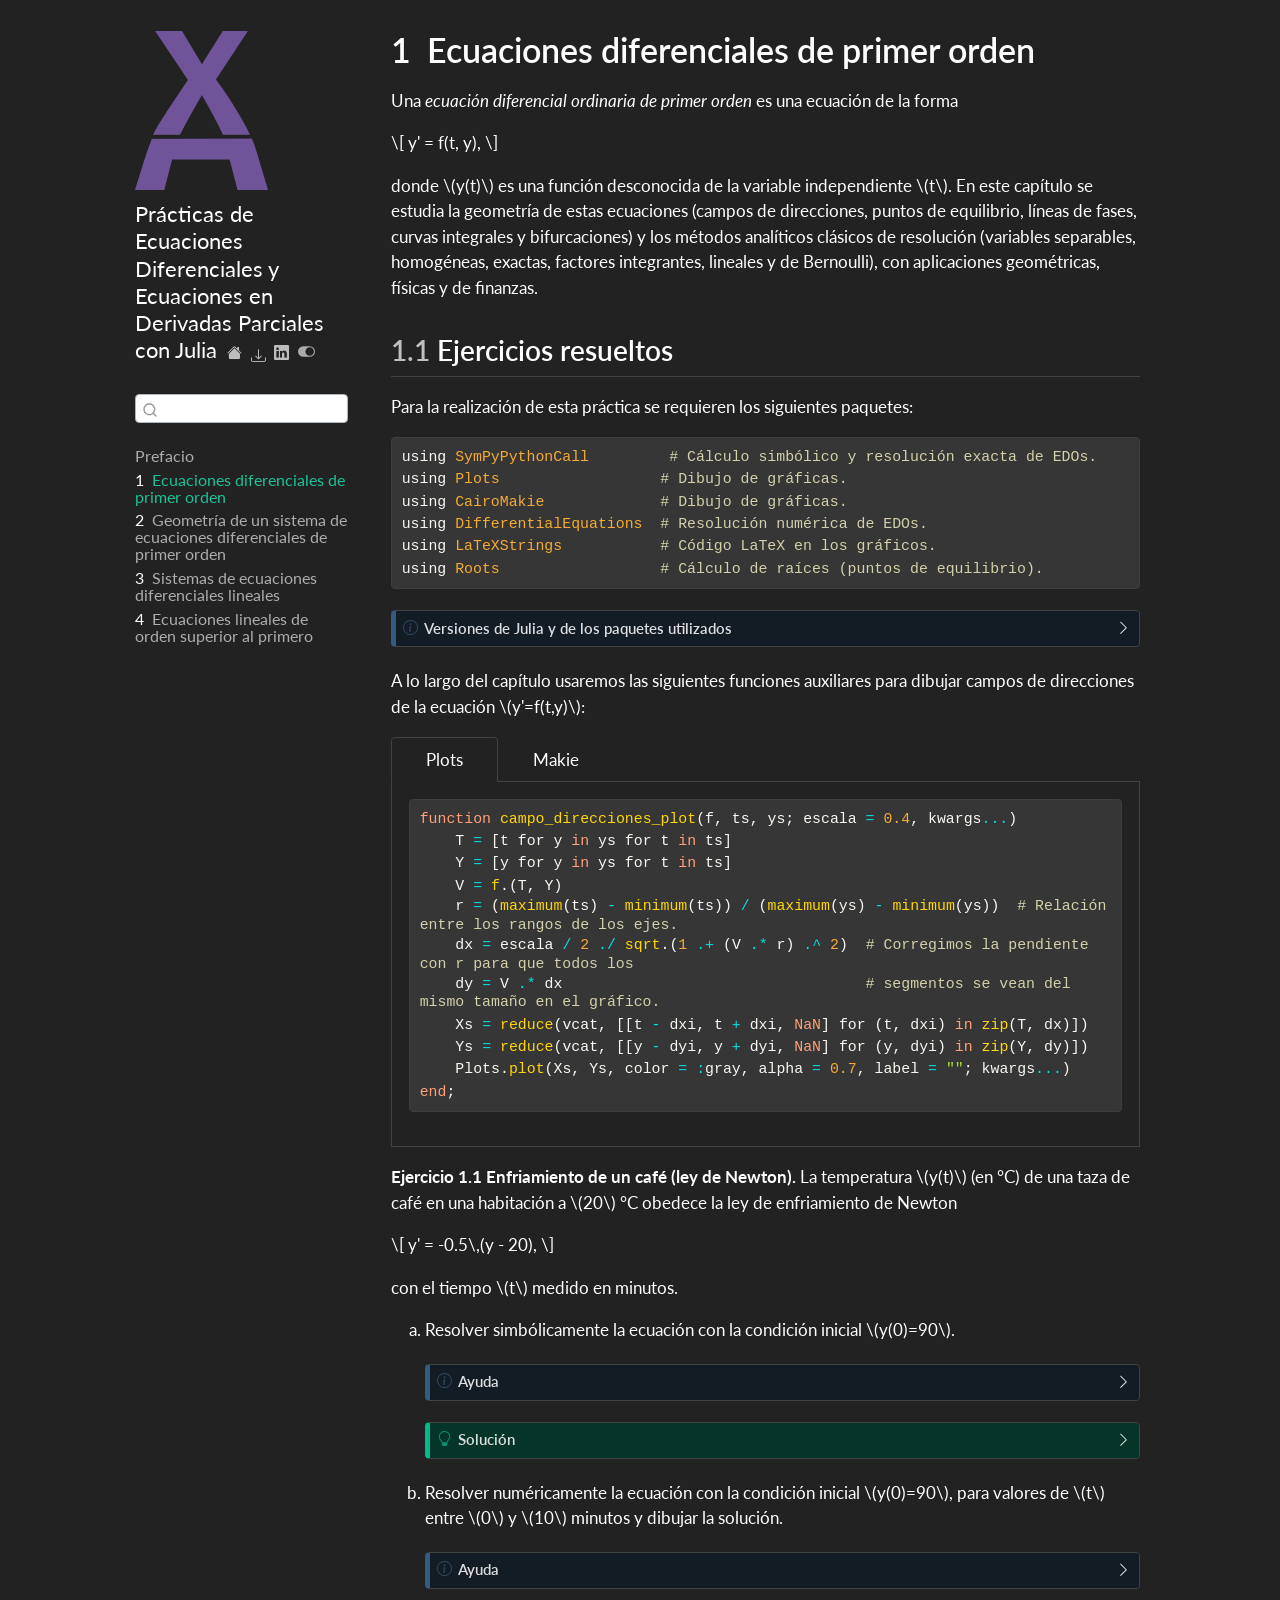
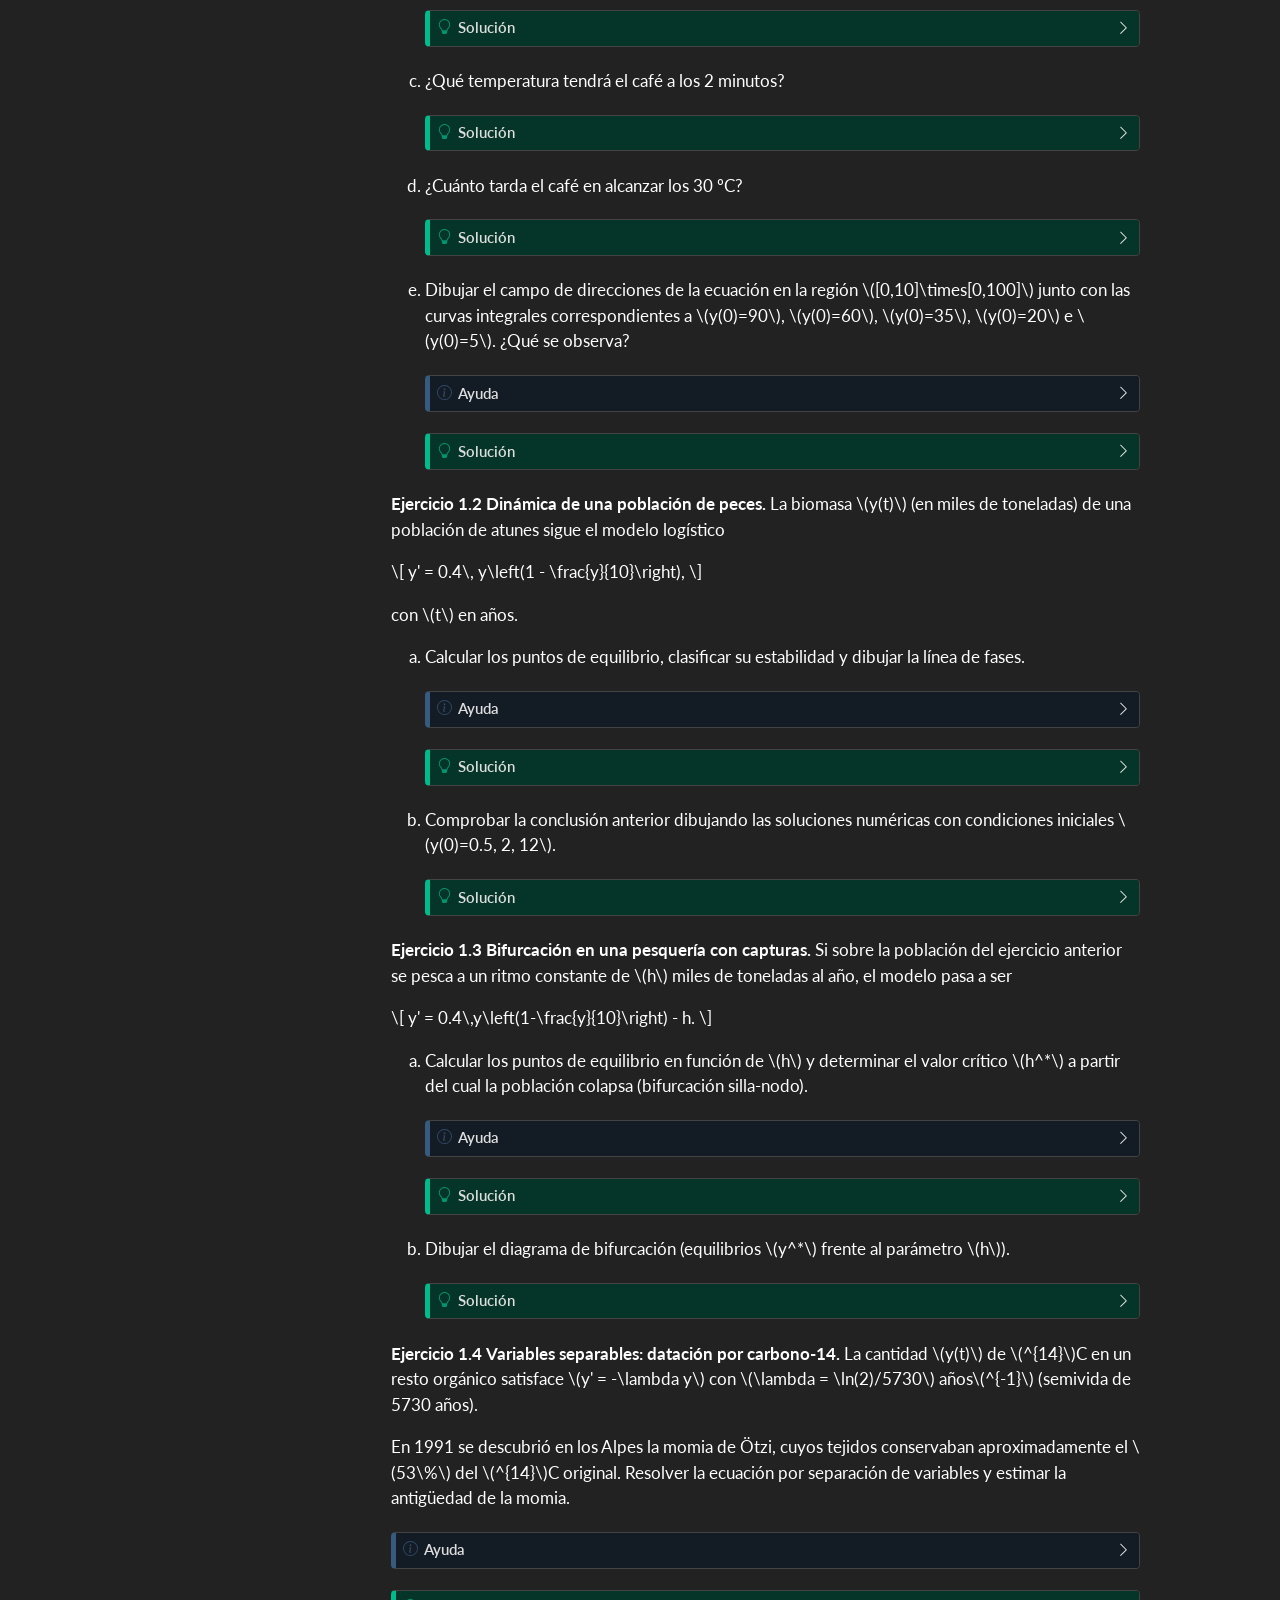
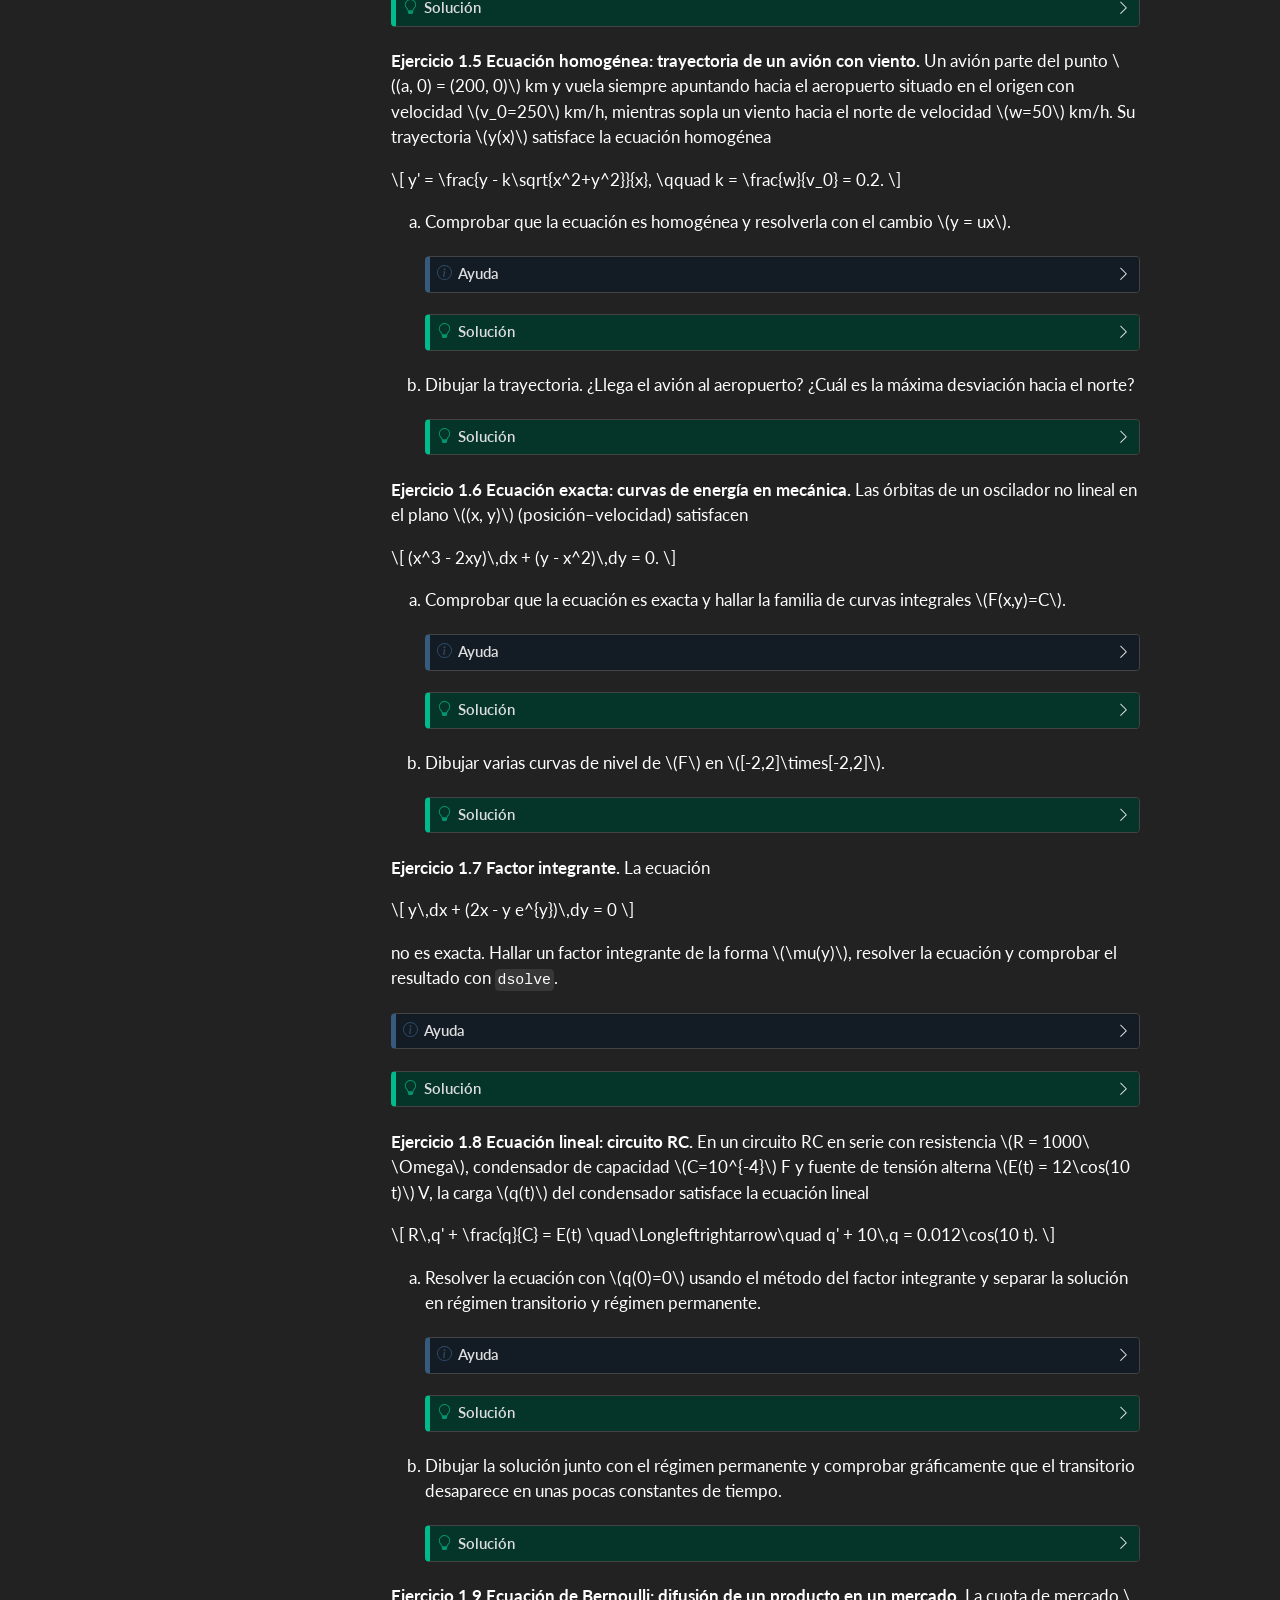
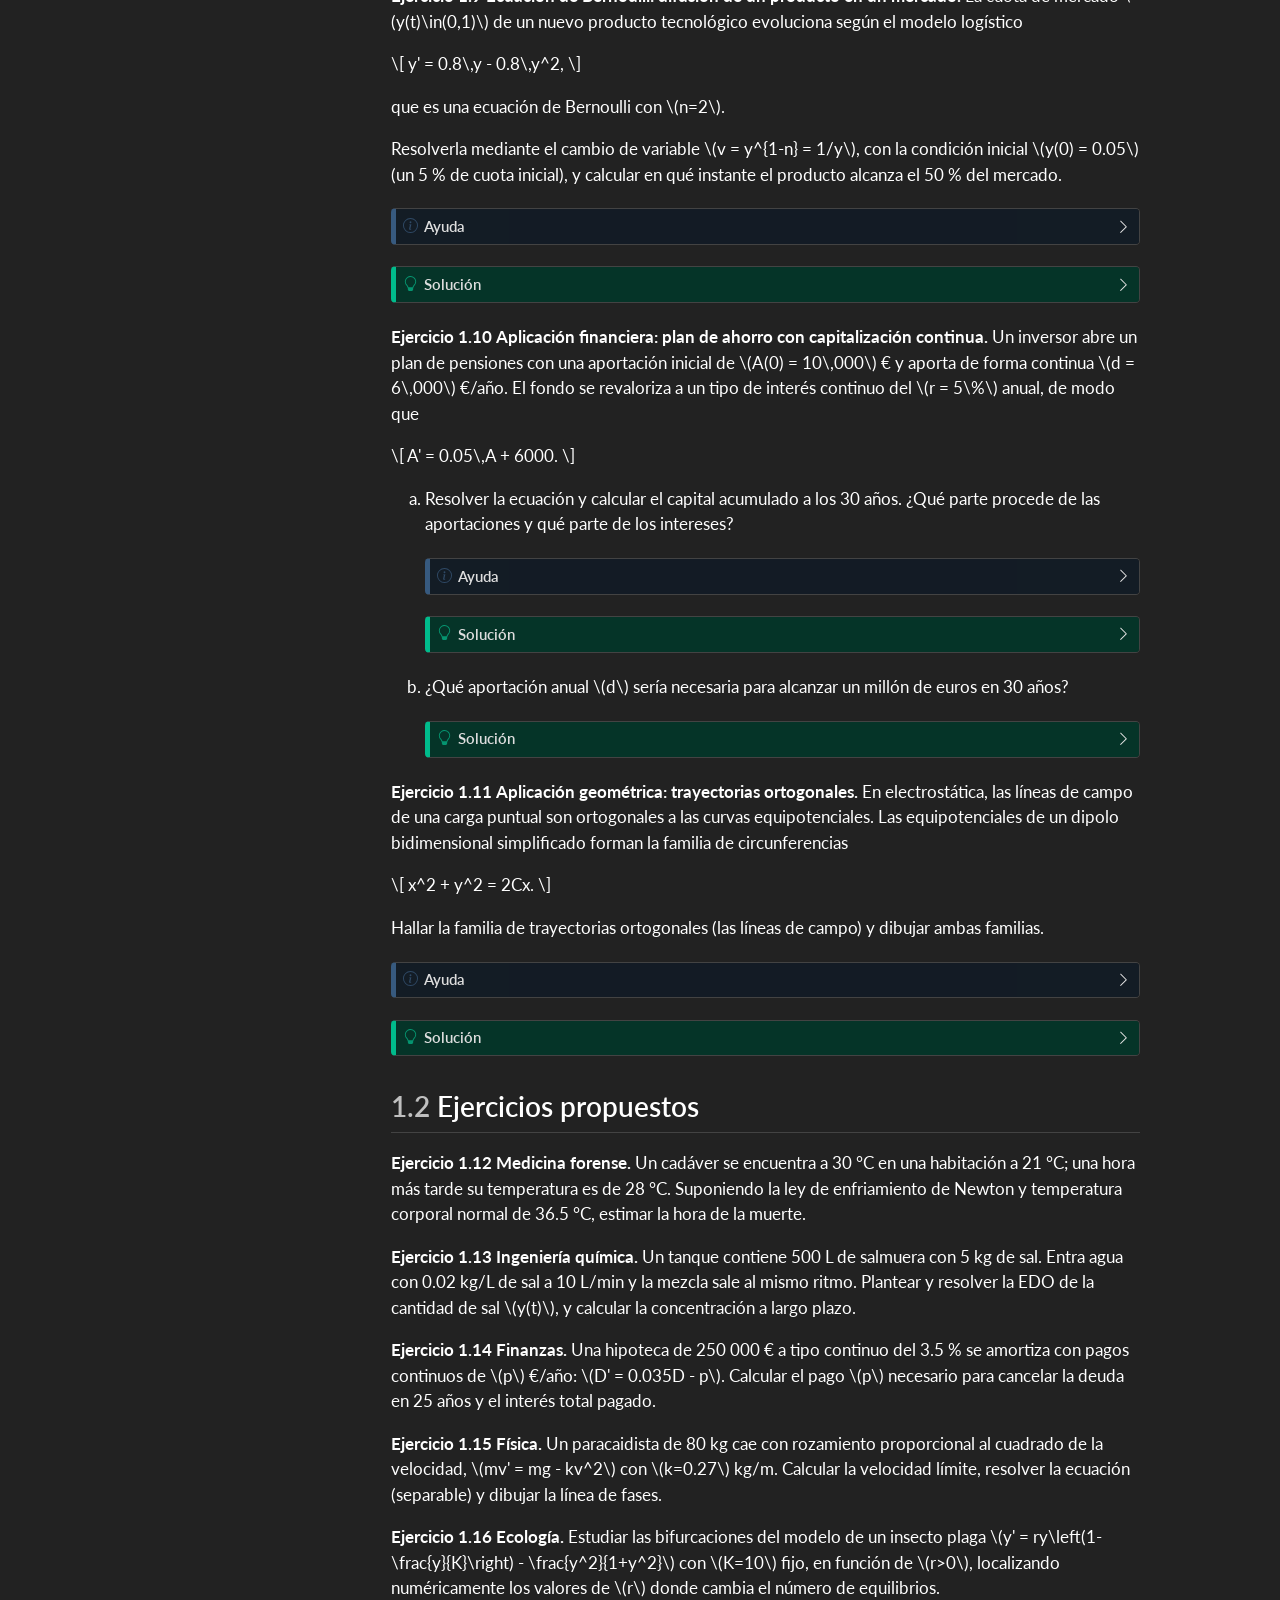
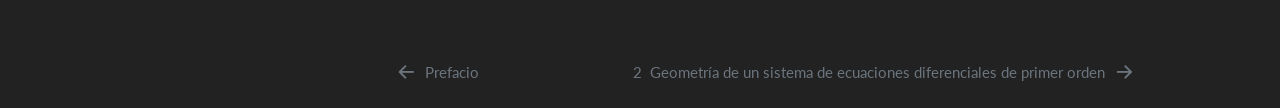
==== docs/01-edos-primer-orden.html @ de0922de "Añadida práctica de Ecuaciones de orden superior." ====
<!DOCTYPE html>
<html xmlns="http://www.w3.org/1999/xhtml" lang="es" xml:lang="es"><head>

<meta charset="utf-8">
<meta name="generator" content="quarto-1.9.38">

<meta name="viewport" content="width=device-width, initial-scale=1.0, user-scalable=yes">


<title>1&nbsp; Ecuaciones diferenciales de primer orden – Prácticas de Ecuaciones Diferenciales y Ecuaciones en Derivadas Parciales con Julia</title>
<style>
/* Default styles provided by pandoc.
** See https://pandoc.org/MANUAL.html#variables-for-html for config info.
*/
code{white-space: pre-wrap;}
span.smallcaps{font-variant: small-caps;}
div.columns{display: flex; gap: min(4vw, 1.5em);}
div.column{flex: auto; overflow-x: auto;}
div.hanging-indent{margin-left: 1.5em; text-indent: -1.5em;}
ul.task-list{list-style: none;}
ul.task-list li input[type="checkbox"] {
  width: 0.8em;
  margin: 0 0.8em 0.2em -1em; /* quarto-specific, see https://github.com/quarto-dev/quarto-cli/issues/4556 */ 
  vertical-align: middle;
}
/* CSS for syntax highlighting */
html { -webkit-text-size-adjust: 100%; }
pre > code.sourceCode { white-space: pre; position: relative; }
pre > code.sourceCode > span { display: inline-block; line-height: 1.25; }
pre > code.sourceCode > span:empty { height: 1.2em; }
.sourceCode { overflow: visible; }
code.sourceCode > span { color: inherit; text-decoration: inherit; }
div.sourceCode { margin: 1em 0; }
pre.sourceCode { margin: 0; }
@media screen {
div.sourceCode { overflow: auto; }
}
@media print {
pre > code.sourceCode { white-space: pre-wrap; }
pre > code.sourceCode > span { text-indent: -5em; padding-left: 5em; }
}
pre.numberSource code
  { counter-reset: source-line 0; }
pre.numberSource code > span
  { position: relative; left: -4em; counter-increment: source-line; }
pre.numberSource code > span > a:first-child::before
  { content: counter(source-line);
    position: relative; left: -1em; text-align: right; vertical-align: baseline;
    border: none; display: inline-block;
    -webkit-touch-callout: none; -webkit-user-select: none;
    -khtml-user-select: none; -moz-user-select: none;
    -ms-user-select: none; user-select: none;
    padding: 0 4px; width: 4em;
  }
pre.numberSource { margin-left: 3em;  padding-left: 4px; }
div.sourceCode
  {   }
@media screen {
pre > code.sourceCode > span > a:first-child::before { text-decoration: underline; }
}
</style>


<script src="site_libs/quarto-nav/quarto-nav.js"></script>
<script src="site_libs/quarto-nav/headroom.min.js"></script>
<script src="site_libs/clipboard/clipboard.min.js"></script>
<script src="site_libs/quarto-search/autocomplete.umd.js"></script>
<script src="site_libs/quarto-search/fuse.min.js"></script>
<script src="site_libs/quarto-search/quarto-search.js"></script>
<meta name="quarto:offset" content="./">
<link href="./02-geometria-sistemas.html" rel="next">
<link href="./index.html" rel="prev">
<link href="./img/logos/favicon.ico" rel="icon">
<script src="site_libs/quarto-html/quarto.js" type="module"></script>
<script src="site_libs/quarto-html/tabsets/tabsets.js" type="module"></script>
<script src="site_libs/quarto-html/popper.min.js"></script>
<script src="site_libs/quarto-html/tippy.umd.min.js"></script>
<script src="site_libs/quarto-html/anchor.min.js"></script>
<link href="site_libs/quarto-html/tippy.css" rel="stylesheet">
<link href="site_libs/quarto-html/quarto-syntax-highlighting-33269adcf1721b81efc5ea7fcfe7f0ee.css" rel="stylesheet" class="quarto-color-scheme" id="quarto-text-highlighting-styles">
<link href="site_libs/quarto-html/quarto-syntax-highlighting-dark-5a2acb6f4ed5aeb23a104ba421924b87.css" rel="stylesheet" class="quarto-color-scheme quarto-color-alternate" id="quarto-text-highlighting-styles">
<script src="site_libs/bootstrap/bootstrap.min.js"></script>
<link href="site_libs/bootstrap/bootstrap-icons.css" rel="stylesheet">
<link href="site_libs/bootstrap/bootstrap-3401a95b39ddee773afad36d04e16f62.min.css" rel="stylesheet" append-hash="true" class="quarto-color-scheme" id="quarto-bootstrap" data-mode="light">
<link href="site_libs/bootstrap/bootstrap-dark-acd2f942bef30007f70c13ca6b9aeec6.min.css" rel="stylesheet" append-hash="true" class="quarto-color-scheme quarto-color-alternate" id="quarto-bootstrap" data-mode="dark">
<script id="quarto-search-options" type="application/json">{
  "location": "sidebar",
  "copy-button": false,
  "collapse-after": 3,
  "panel-placement": "start",
  "type": "textbox",
  "limit": 50,
  "keyboard-shortcut": [
    "f",
    "/",
    "s"
  ],
  "show-item-context": false,
  "language": {
    "search-no-results-text": "No se han encontrado resultados",
    "search-matching-documents-text": "documentos encontrados",
    "search-copy-link-title": "Copiar el enlace en la búsqueda",
    "search-hide-matches-text": "Ocultar resultados adicionales",
    "search-more-match-text": "resultado adicional en este documento",
    "search-more-matches-text": "resultados adicionales en este documento",
    "search-clear-button-title": "Borrar",
    "search-text-placeholder": "",
    "search-detached-cancel-button-title": "Cancelar",
    "search-submit-button-title": "Enviar",
    "search-label": "Buscar"
  }
}</script>

  <script src="https://cdnjs.cloudflare.com/polyfill/v3/polyfill.min.js?features=es6"></script>
  <script defer="" src="https://cdn.jsdelivr.net/npm/mathjax@3/es5/tex-chtml-full.js" type="text/javascript"></script>

<script type="text/javascript">
const typesetMath = (el) => {
  if (window.MathJax) {
    // MathJax Typeset
    window.MathJax.typeset([el]);
  } else if (window.katex) {
    // KaTeX Render
    var mathElements = el.getElementsByClassName("math");
    var macros = [];
    for (var i = 0; i < mathElements.length; i++) {
      var texText = mathElements[i].firstChild;
      if (mathElements[i].tagName == "SPAN" && texText && texText.data) {
        window.katex.render(texText.data, mathElements[i], {
          displayMode: mathElements[i].classList.contains('display'),
          throwOnError: false,
          macros: macros,
          fleqn: false
        });
      }
    }
  }
}
window.Quarto = {
  typesetMath
};
</script>

<meta property="og:title" content="1&nbsp; Ecuaciones diferenciales de primer orden – Prácticas de Ecuaciones Diferenciales y Ecuaciones en Derivadas Parciales con Julia">
<meta property="og:description" content="">
<meta property="og:image" content="01-edos-primer-orden_files/figure-html/cell-12-output-1.svg">
<meta property="og:site_name" content="Prácticas de Ecuaciones Diferenciales y Ecuaciones en Derivadas Parciales con Julia">
</head>

<body class="nav-sidebar floating fullcontent quarto-dark"><script id="quarto-html-before-body" type="application/javascript">
    const toggleBodyColorMode = (bsSheetEl) => {
      const mode = bsSheetEl.getAttribute("data-mode");
      const bodyEl = window.document.querySelector("body");
      if (mode === "dark") {
        bodyEl.classList.add("quarto-dark");
        bodyEl.classList.remove("quarto-light");
      } else {
        bodyEl.classList.add("quarto-light");
        bodyEl.classList.remove("quarto-dark");
      }
    }
    const toggleBodyColorPrimary = () => {
      const bsSheetEl = window.document.querySelector("link#quarto-bootstrap:not([rel=disabled-stylesheet])");
      if (bsSheetEl) {
        toggleBodyColorMode(bsSheetEl);
      }
    }
    const setColorSchemeToggle = (alternate) => {
      const toggles = window.document.querySelectorAll('.quarto-color-scheme-toggle');
      for (let i=0; i < toggles.length; i++) {
        const toggle = toggles[i];
        if (toggle) {
          if (alternate) {
            toggle.classList.add("alternate");
          } else {
            toggle.classList.remove("alternate");
          }
        }
      }
    };
    const toggleColorMode = (alternate) => {
      // Switch the stylesheets
      const primaryStylesheets = window.document.querySelectorAll('link.quarto-color-scheme:not(.quarto-color-alternate)');
      const alternateStylesheets = window.document.querySelectorAll('link.quarto-color-scheme.quarto-color-alternate');
      manageTransitions('#quarto-margin-sidebar .nav-link', false);
      if (alternate) {
        // note: dark is layered on light, we don't disable primary!
        enableStylesheet(alternateStylesheets);
        for (const sheetNode of alternateStylesheets) {
          if (sheetNode.id === "quarto-bootstrap") {
            toggleBodyColorMode(sheetNode);
          }
        }
      } else {
        disableStylesheet(alternateStylesheets);
        enableStylesheet(primaryStylesheets)
        toggleBodyColorPrimary();
      }
      manageTransitions('#quarto-margin-sidebar .nav-link', true);
      // Switch the toggles
      setColorSchemeToggle(alternate)
      // Hack to workaround the fact that safari doesn't
      // properly recolor the scrollbar when toggling (#1455)
      if (navigator.userAgent.indexOf('Safari') > 0 && navigator.userAgent.indexOf('Chrome') == -1) {
        manageTransitions("body", false);
        window.scrollTo(0, 1);
        setTimeout(() => {
          window.scrollTo(0, 0);
          manageTransitions("body", true);
        }, 40);
      }
    }
    const disableStylesheet = (stylesheets) => {
      for (let i=0; i < stylesheets.length; i++) {
        const stylesheet = stylesheets[i];
        stylesheet.rel = 'disabled-stylesheet';
      }
    }
    const enableStylesheet = (stylesheets) => {
      for (let i=0; i < stylesheets.length; i++) {
        const stylesheet = stylesheets[i];
        if(stylesheet.rel !== 'stylesheet') { // for Chrome, which will still FOUC without this check
          stylesheet.rel = 'stylesheet';
        }
      }
    }
    const manageTransitions = (selector, allowTransitions) => {
      const els = window.document.querySelectorAll(selector);
      for (let i=0; i < els.length; i++) {
        const el = els[i];
        if (allowTransitions) {
          el.classList.remove('notransition');
        } else {
          el.classList.add('notransition');
        }
      }
    }
    const isFileUrl = () => {
      return window.location.protocol === 'file:';
    }
    const hasAlternateSentinel = () => {
      let styleSentinel = getColorSchemeSentinel();
      if (styleSentinel !== null) {
        return styleSentinel === "alternate";
      } else {
        return false;
      }
    }
    const setStyleSentinel = (alternate) => {
      const value = alternate ? "alternate" : "default";
      if (!isFileUrl()) {
        window.localStorage.setItem("quarto-color-scheme", value);
      } else {
        localAlternateSentinel = value;
      }
    }
    const getColorSchemeSentinel = () => {
      if (!isFileUrl()) {
        const storageValue = window.localStorage.getItem("quarto-color-scheme");
        return storageValue != null ? storageValue : localAlternateSentinel;
      } else {
        return localAlternateSentinel;
      }
    }
    const toggleGiscusIfUsed = (isAlternate, darkModeDefault) => {
      const baseTheme = document.querySelector('#giscus-base-theme')?.value ?? 'light';
      const alternateTheme = document.querySelector('#giscus-alt-theme')?.value ?? 'dark';
      let newTheme = '';
      if(authorPrefersDark) {
        newTheme = isAlternate ? baseTheme : alternateTheme;
      } else {
        newTheme = isAlternate ? alternateTheme : baseTheme;
      }
      const changeGiscusTheme = () => {
        // From: https://github.com/giscus/giscus/issues/336
        const sendMessage = (message) => {
          const iframe = document.querySelector('iframe.giscus-frame');
          if (!iframe) return;
          iframe.contentWindow.postMessage({ giscus: message }, 'https://giscus.app');
        }
        sendMessage({
          setConfig: {
            theme: newTheme
          }
        });
      }
      const isGiscussLoaded = window.document.querySelector('iframe.giscus-frame') !== null;
      if (isGiscussLoaded) {
        changeGiscusTheme();
      }
    };
    const authorPrefersDark = true;
    const darkModeDefault = authorPrefersDark;
    let localAlternateSentinel = darkModeDefault ? 'alternate' : 'default';
    // Dark / light mode switch
    window.quartoToggleColorScheme = () => {
      // Read the current dark / light value
      let toAlternate = !hasAlternateSentinel();
      toggleColorMode(toAlternate);
      setStyleSentinel(toAlternate);
      toggleGiscusIfUsed(toAlternate, darkModeDefault);
      window.dispatchEvent(new Event('resize'));
    };
    // Switch to dark mode if need be
    if (hasAlternateSentinel()) {
      toggleColorMode(true);
    } else {
      toggleColorMode(false);
    }
  </script>

<div id="quarto-search-results"></div>
  <header id="quarto-header" class="headroom fixed-top">
  <nav class="quarto-secondary-nav">
    <div class="container-fluid d-flex">
      <button type="button" class="quarto-btn-toggle btn" data-bs-toggle="collapse" role="button" data-bs-target=".quarto-sidebar-collapse-item" aria-controls="quarto-sidebar" aria-expanded="false" aria-label="Alternar barra lateral" onclick="if (window.quartoToggleHeadroom) { window.quartoToggleHeadroom(); }">
        <i class="bi bi-layout-text-sidebar-reverse"></i>
      </button>
        <nav class="quarto-page-breadcrumbs" aria-label="breadcrumb"><ol class="breadcrumb"><li class="breadcrumb-item"><a href="./01-edos-primer-orden.html"><span class="chapter-number">1</span>&nbsp; <span class="chapter-title">Ecuaciones diferenciales de primer orden</span></a></li></ol></nav>
        <a class="flex-grow-1" role="navigation" data-bs-toggle="collapse" data-bs-target=".quarto-sidebar-collapse-item" aria-controls="quarto-sidebar" aria-expanded="false" aria-label="Alternar barra lateral" onclick="if (window.quartoToggleHeadroom) { window.quartoToggleHeadroom(); }">      
        </a>
      <button type="button" class="btn quarto-search-button" aria-label="Buscar" onclick="window.quartoOpenSearch();">
        <i class="bi bi-search"></i>
      </button>
    </div>
  </nav>
</header>
<!-- content -->
<div id="quarto-content" class="quarto-container page-columns page-rows-contents page-layout-article">
<!-- sidebar -->
  <nav id="quarto-sidebar" class="sidebar collapse collapse-horizontal quarto-sidebar-collapse-item sidebar-navigation floating overflow-auto">
    <div class="pt-lg-2 mt-2 text-left sidebar-header sidebar-header-stacked">
      <a href="./index.html" class="sidebar-logo-link">
      <img src="./img/logos/aprendeconalf.png" alt="" class="sidebar-logo light-content py-0 d-lg-inline d-none">
      <img src="./img/logos/aprendeconalf.png" alt="" class="sidebar-logo dark-content py-0 d-lg-inline d-none">
      </a>
    <div class="sidebar-title mb-0 py-0">
      <a href="./">Prácticas de Ecuaciones Diferenciales y Ecuaciones en Derivadas Parciales con Julia</a> 
        <div class="sidebar-tools-main tools-wide">
    <a href="https://aprendeconalf.es" title="" class="quarto-navigation-tool px-1" aria-label=""><i class="bi bi-house-fill"></i></a>
    <div class="dropdown">
      <a href="" title="Download" id="quarto-navigation-tool-dropdown-0" class="quarto-navigation-tool dropdown-toggle px-1" data-bs-toggle="dropdown" aria-expanded="false" role="link" aria-label="Download"><i class="bi bi-download"></i></a>
      <ul class="dropdown-menu" aria-labelledby="quarto-navigation-tool-dropdown-0">
          <li>
            <a class="dropdown-item sidebar-tools-main-item" href="./practicas-ecuaciones-diferenciales-derivadas-parciales-julia.pdf">
              <i class="bi bi-file-pdf pe-1"></i>
            Download PDF
            </a>
          </li>
          <li>
            <a class="dropdown-item sidebar-tools-main-item" href="./practicas-ecuaciones-diferenciales-derivadas-parciales-julia.epub">
              <i class="bi bi-journal pe-1"></i>
            Download ePub
            </a>
          </li>
      </ul>
    </div>
    <a href="https://www.linkedin.com/sharing/share-offsite/?url=|url|" title="LinkedIn" class="quarto-navigation-tool px-1" aria-label="LinkedIn"><i class="bi bi-linkedin"></i></a>
  <a href="" class="quarto-color-scheme-toggle quarto-navigation-tool  px-1" onclick="window.quartoToggleColorScheme(); return false;" title="Alternar modo oscuro"><i class="bi"></i></a>
</div>
    </div>
      </div>
        <div class="mt-2 flex-shrink-0 align-items-center">
        <div class="sidebar-search">
        <div id="quarto-search" class="" title="Buscar"></div>
        </div>
        </div>
    <div class="sidebar-menu-container"> 
    <ul class="list-unstyled mt-1">
        <li class="sidebar-item">
  <div class="sidebar-item-container"> 
  <a href="./index.html" class="sidebar-item-text sidebar-link">
 <span class="menu-text">Prefacio</span></a>
  </div>
</li>
        <li class="sidebar-item">
  <div class="sidebar-item-container"> 
  <a href="./01-edos-primer-orden.html" class="sidebar-item-text sidebar-link active">
 <span class="menu-text"><span class="chapter-number">1</span>&nbsp; <span class="chapter-title">Ecuaciones diferenciales de primer orden</span></span></a>
  </div>
</li>
        <li class="sidebar-item">
  <div class="sidebar-item-container"> 
  <a href="./02-geometria-sistemas.html" class="sidebar-item-text sidebar-link">
 <span class="menu-text"><span class="chapter-number">2</span>&nbsp; <span class="chapter-title">Geometría de un sistema de ecuaciones diferenciales de primer orden</span></span></a>
  </div>
</li>
        <li class="sidebar-item">
  <div class="sidebar-item-container"> 
  <a href="./03-sistemas-lineales.html" class="sidebar-item-text sidebar-link">
 <span class="menu-text"><span class="chapter-number">3</span>&nbsp; <span class="chapter-title">Sistemas de ecuaciones diferenciales lineales</span></span></a>
  </div>
</li>
        <li class="sidebar-item">
  <div class="sidebar-item-container"> 
  <a href="./04-ecuaciones-orden-superior.html" class="sidebar-item-text sidebar-link">
 <span class="menu-text"><span class="chapter-number">4</span>&nbsp; <span class="chapter-title">Ecuaciones lineales de orden superior al primero</span></span></a>
  </div>
</li>
    </ul>
    </div>
</nav>
<div id="quarto-sidebar-glass" class="quarto-sidebar-collapse-item" data-bs-toggle="collapse" data-bs-target=".quarto-sidebar-collapse-item"></div>
<!-- margin-sidebar -->
    
<!-- main -->
<main class="content" id="quarto-document-content">


<header id="title-block-header" class="quarto-title-block default">
<div class="quarto-title">
<h1 class="title"><span class="chapter-number">1</span>&nbsp; <span class="chapter-title">Ecuaciones diferenciales de primer orden</span></h1>
</div>



<div class="quarto-title-meta">

    
  
    
  </div>
  


</header>


<p>Una <em>ecuación diferencial ordinaria de primer orden</em> es una ecuación de la forma</p>
<p><span class="math display">\[
y' = f(t, y),
\]</span></p>
<p>donde <span class="math inline">\(y(t)\)</span> es una función desconocida de la variable independiente <span class="math inline">\(t\)</span>. En este capítulo se estudia la geometría de estas ecuaciones (campos de direcciones, puntos de equilibrio, líneas de fases, curvas integrales y bifurcaciones) y los métodos analíticos clásicos de resolución (variables separables, homogéneas, exactas, factores integrantes, lineales y de Bernoulli), con aplicaciones geométricas, físicas y de finanzas.</p>
<section id="ejercicios-resueltos" class="level2" data-number="1.1">
<h2 data-number="1.1" class="anchored" data-anchor-id="ejercicios-resueltos"><span class="header-section-number">1.1</span> Ejercicios resueltos</h2>
<p>Para la realización de esta práctica se requieren los siguientes paquetes:</p>
<div class="code-copy-outer-scaffold"><div class="sourceCode" id="cb1"><pre class="sourceCode julia code-with-copy"><code class="sourceCode julia"><span id="cb1-1"><a href="#cb1-1" aria-hidden="true" tabindex="-1"></a><span class="im">using</span> <span class="bu">SymPyPythonCall</span>         <span class="co"># Cálculo simbólico y resolución exacta de EDOs.</span></span>
<span id="cb1-2"><a href="#cb1-2" aria-hidden="true" tabindex="-1"></a><span class="im">using</span> <span class="bu">Plots</span>                  <span class="co"># Dibujo de gráficas.</span></span>
<span id="cb1-3"><a href="#cb1-3" aria-hidden="true" tabindex="-1"></a><span class="im">using</span> <span class="bu">CairoMakie</span>             <span class="co"># Dibujo de gráficas.</span></span>
<span id="cb1-4"><a href="#cb1-4" aria-hidden="true" tabindex="-1"></a><span class="im">using</span> <span class="bu">DifferentialEquations</span>  <span class="co"># Resolución numérica de EDOs.</span></span>
<span id="cb1-5"><a href="#cb1-5" aria-hidden="true" tabindex="-1"></a><span class="im">using</span> <span class="bu">LaTeXStrings</span>           <span class="co"># Código LaTeX en los gráficos.</span></span>
<span id="cb1-6"><a href="#cb1-6" aria-hidden="true" tabindex="-1"></a><span class="im">using</span> <span class="bu">Roots</span>                  <span class="co"># Cálculo de raíces (puntos de equilibrio).</span></span></code></pre></div><button title="Copiar al portapapeles" class="code-copy-button"><i class="bi"></i></button></div>
<div class="callout callout-style-default callout-note callout-titled">
<div class="callout-header d-flex align-content-center collapsed" data-bs-toggle="collapse" data-bs-target=".callout-1-contents" aria-controls="callout-1" aria-expanded="false" aria-label="Toggle callout">
<div class="callout-icon-container">
<i class="callout-icon"></i>
</div>
<div class="callout-title-container flex-fill">
<span class="screen-reader-only">Nota</span>Versiones de Julia y de los paquetes utilizados
</div>
<div class="callout-btn-toggle d-inline-block border-0 py-1 ps-1 pe-0 float-end"><i class="callout-toggle"></i></div>
</div>
<div id="callout-1" class="callout-1-contents callout-collapse collapse">
<div class="callout-body-container callout-body">
<div id="7a016f1f" class="cell" data-execution_count="3">
<div class="cell-output cell-output-display cell-output-markdown" data-execution_count="4">
<div>
<figure class="figure">
<p><img src="https://img.shields.io/badge/Julia-1.12.6-9558B2?logo=julia" class="img-fluid figure-img"></p>
</figure>
</div>
</div>
</div>
<div id="ff5c833e" class="cell" data-execution_count="6">
<div class="cell-output cell-output-stdout">
<div class="ansi-escaped-output">
<pre><span class="ansi-green-fg ansi-bold">Status</span> `~/.julia/environments/v1.12/Project.toml`

<span class="ansi-green-fg">⌃</span> <span class="ansi-bright-black-fg">[13f3f980] </span>CairoMakie v0.15.10

  <span class="ansi-bright-black-fg">[0c46a032] </span>DifferentialEquations v8.0.2

  <span class="ansi-bright-black-fg">[b964fa9f] </span>LaTeXStrings v1.4.0

  <span class="ansi-bright-black-fg">[91a5bcdd] </span>Plots v1.41.6

  <span class="ansi-bright-black-fg">[f2b01f46] </span>Roots v3.0.6

  <span class="ansi-bright-black-fg">[bc8888f7] </span>SymPyPythonCall v0.5.1

<span class="ansi-cyan-fg ansi-bold">Info</span> Packages marked with <span class="ansi-green-fg">⌃</span> have new versions available and may be upgradable.
</pre>
</div>
</div>
</div>
</div>
</div>
</div>
<p>A lo largo del capítulo usaremos las siguientes funciones auxiliares para dibujar campos de direcciones de la ecuación <span class="math inline">\(y'=f(t,y)\)</span>:</p>
<div class="tabset-margin-container"></div><div class="panel-tabset">
<ul class="nav nav-tabs" role="tablist"><li class="nav-item" role="presentation"><a class="nav-link active" id="tabset-1-1-tab" data-bs-toggle="tab" data-bs-target="#tabset-1-1" role="tab" aria-controls="tabset-1-1" aria-selected="true" href="" aria-current="page">Plots</a></li><li class="nav-item" role="presentation"><a class="nav-link" id="tabset-1-2-tab" data-bs-toggle="tab" data-bs-target="#tabset-1-2" role="tab" aria-controls="tabset-1-2" aria-selected="false" href="">Makie</a></li></ul>
<div class="tab-content">
<div id="tabset-1-1" class="tab-pane active" role="tabpanel" aria-labelledby="tabset-1-1-tab">
<div id="c4510ab5" class="cell" data-execution_count="8">
<div class="code-copy-outer-scaffold"><div class="sourceCode cell-code" id="cb2"><pre class="sourceCode julia code-with-copy"><code class="sourceCode julia"><span id="cb2-1"><a href="#cb2-1" aria-hidden="true" tabindex="-1"></a><span class="kw">function</span> <span class="fu">campo_direcciones_plot</span>(f, ts, ys; escala <span class="op">=</span> <span class="fl">0.4</span>, kwargs<span class="op">...</span>)</span>
<span id="cb2-2"><a href="#cb2-2" aria-hidden="true" tabindex="-1"></a>    T <span class="op">=</span> [t for y <span class="kw">in</span> ys for t <span class="kw">in</span> ts]</span>
<span id="cb2-3"><a href="#cb2-3" aria-hidden="true" tabindex="-1"></a>    Y <span class="op">=</span> [y for y <span class="kw">in</span> ys for t <span class="kw">in</span> ts]</span>
<span id="cb2-4"><a href="#cb2-4" aria-hidden="true" tabindex="-1"></a>    V <span class="op">=</span> <span class="fu">f</span>.(T, Y)</span>
<span id="cb2-5"><a href="#cb2-5" aria-hidden="true" tabindex="-1"></a>    r <span class="op">=</span> (<span class="fu">maximum</span>(ts) <span class="op">-</span> <span class="fu">minimum</span>(ts)) <span class="op">/</span> (<span class="fu">maximum</span>(ys) <span class="op">-</span> <span class="fu">minimum</span>(ys))  <span class="co"># Relación entre los rangos de los ejes.</span></span>
<span id="cb2-6"><a href="#cb2-6" aria-hidden="true" tabindex="-1"></a>    dx <span class="op">=</span> escala <span class="op">/</span> <span class="fl">2</span> <span class="op">./</span> <span class="fu">sqrt</span>.(<span class="fl">1</span> <span class="op">.+</span> (V <span class="op">.*</span> r) <span class="op">.^</span> <span class="fl">2</span>)  <span class="co"># Corregimos la pendiente con r para que todos los</span></span>
<span id="cb2-7"><a href="#cb2-7" aria-hidden="true" tabindex="-1"></a>    dy <span class="op">=</span> V <span class="op">.*</span> dx                                  <span class="co"># segmentos se vean del mismo tamaño en el gráfico.</span></span>
<span id="cb2-8"><a href="#cb2-8" aria-hidden="true" tabindex="-1"></a>    Xs <span class="op">=</span> <span class="fu">reduce</span>(vcat, [[t <span class="op">-</span> dxi, t <span class="op">+</span> dxi, <span class="cn">NaN</span>] for (t, dxi) <span class="kw">in</span> <span class="fu">zip</span>(T, dx)])</span>
<span id="cb2-9"><a href="#cb2-9" aria-hidden="true" tabindex="-1"></a>    Ys <span class="op">=</span> <span class="fu">reduce</span>(vcat, [[y <span class="op">-</span> dyi, y <span class="op">+</span> dyi, <span class="cn">NaN</span>] for (y, dyi) <span class="kw">in</span> <span class="fu">zip</span>(Y, dy)])</span>
<span id="cb2-10"><a href="#cb2-10" aria-hidden="true" tabindex="-1"></a>    Plots.<span class="fu">plot</span>(Xs, Ys, color <span class="op">=</span> <span class="op">:</span>gray, alpha <span class="op">=</span> <span class="fl">0.7</span>, label <span class="op">=</span> <span class="st">""</span>; kwargs<span class="op">...</span>)</span>
<span id="cb2-11"><a href="#cb2-11" aria-hidden="true" tabindex="-1"></a><span class="kw">end</span>;</span></code></pre></div><button title="Copiar al portapapeles" class="code-copy-button"><i class="bi"></i></button></div>
</div>
</div>
<div id="tabset-1-2" class="tab-pane" role="tabpanel" aria-labelledby="tabset-1-2-tab">
<div id="c678482b" class="cell" data-execution_count="9">
<div class="code-copy-outer-scaffold"><div class="sourceCode cell-code" id="cb3"><pre class="sourceCode julia code-with-copy"><code class="sourceCode julia"><span id="cb3-1"><a href="#cb3-1" aria-hidden="true" tabindex="-1"></a><span class="im">using</span> <span class="bu">CairoMakie</span></span>
<span id="cb3-2"><a href="#cb3-2" aria-hidden="true" tabindex="-1"></a><span class="kw">function</span> <span class="fu">campo_direcciones_makie!</span>(ax, f, ts, ys; escala <span class="op">=</span> <span class="fl">0.4</span>, kwargs<span class="op">...</span>)</span>
<span id="cb3-3"><a href="#cb3-3" aria-hidden="true" tabindex="-1"></a>    T <span class="op">=</span> [t for y <span class="kw">in</span> ys for t <span class="kw">in</span> ts]</span>
<span id="cb3-4"><a href="#cb3-4" aria-hidden="true" tabindex="-1"></a>    Y <span class="op">=</span> [y for y <span class="kw">in</span> ys for t <span class="kw">in</span> ts]</span>
<span id="cb3-5"><a href="#cb3-5" aria-hidden="true" tabindex="-1"></a>    V <span class="op">=</span> <span class="fu">f</span>.(T, Y)</span>
<span id="cb3-6"><a href="#cb3-6" aria-hidden="true" tabindex="-1"></a>    r <span class="op">=</span> (<span class="fu">maximum</span>(ts) <span class="op">-</span> <span class="fu">minimum</span>(ts)) <span class="op">/</span> (<span class="fu">maximum</span>(ys) <span class="op">-</span> <span class="fu">minimum</span>(ys))  <span class="co"># Relación entre los rangos de los ejes.</span></span>
<span id="cb3-7"><a href="#cb3-7" aria-hidden="true" tabindex="-1"></a>    dx <span class="op">=</span> escala <span class="op">/</span> <span class="fl">2</span> <span class="op">./</span> <span class="fu">sqrt</span>.(<span class="fl">1</span> <span class="op">.+</span> (V <span class="op">.*</span> r) <span class="op">.^</span> <span class="fl">2</span>)  <span class="co"># Corregimos la pendiente con r para que todos los</span></span>
<span id="cb3-8"><a href="#cb3-8" aria-hidden="true" tabindex="-1"></a>    dy <span class="op">=</span> V <span class="op">.*</span> dx                                  <span class="co"># segmentos se vean del mismo tamaño en el gráfico.</span></span>
<span id="cb3-9"><a href="#cb3-9" aria-hidden="true" tabindex="-1"></a>    segs <span class="op">=</span> <span class="fu">reduce</span>(vcat, [[<span class="fu">Point2f</span>(t <span class="op">-</span> dxi, y <span class="op">-</span> dyi), <span class="fu">Point2f</span>(t <span class="op">+</span> dxi, y <span class="op">+</span> dyi)]</span>
<span id="cb3-10"><a href="#cb3-10" aria-hidden="true" tabindex="-1"></a>                          for (t, y, dxi, dyi) <span class="kw">in</span> <span class="fu">zip</span>(T, Y, dx, dy)])</span>
<span id="cb3-11"><a href="#cb3-11" aria-hidden="true" tabindex="-1"></a>    Makie.<span class="fu">linesegments!</span>(ax, segs; color <span class="op">=</span> (<span class="op">:</span>gray, <span class="fl">0.7</span>), kwargs<span class="op">...</span>)</span>
<span id="cb3-12"><a href="#cb3-12" aria-hidden="true" tabindex="-1"></a><span class="kw">end</span>;</span></code></pre></div><button title="Copiar al portapapeles" class="code-copy-button"><i class="bi"></i></button></div>
</div>
</div>
</div>
</div>
<div id="exr-campo-direcciones-enfriamiento" class="theorem exercise">
<p><span class="theorem-title"><strong>Ejercicio 1.1</strong></span> <strong>Enfriamiento de un café (ley de Newton).</strong> La temperatura <span class="math inline">\(y(t)\)</span> (en °C) de una taza de café en una habitación a <span class="math inline">\(20\)</span> °C obedece la ley de enfriamiento de Newton</p>
<p><span class="math display">\[
y' = -0.5\,(y - 20),
\]</span></p>
<p>con el tiempo <span class="math inline">\(t\)</span> medido en minutos.</p>
<ol type="a">
<li><p>Resolver simbólicamente la ecuación con la condición inicial <span class="math inline">\(y(0)=90\)</span>.</p>
<div class="callout callout-style-default callout-note callout-titled">
<div class="callout-header d-flex align-content-center collapsed" data-bs-toggle="collapse" data-bs-target=".callout-2-contents" aria-controls="callout-2" aria-expanded="false" aria-label="Toggle callout">
<div class="callout-icon-container">
<i class="callout-icon"></i>
</div>
<div class="callout-title-container flex-fill">
<span class="screen-reader-only">Nota</span>Ayuda
</div>
<div class="callout-btn-toggle d-inline-block border-0 py-1 ps-1 pe-0 float-end"><i class="callout-toggle"></i></div>
</div>
<div id="callout-2" class="callout-2-contents callout-collapse collapse">
<div class="callout-body-container callout-body">
<p>Usar la función <a href="https://docs.juliahub.com/SymPyPythonCall/"><code>dsolve</code></a> del paquete <code>SymPyPythonCall</code> con el argumento <code>ics</code> para imponer la condición inicial, y la función <code>solve</code> para despejar el instante pedido.</p>
</div>
</div>
</div>
<div class="callout callout-style-default callout-tip callout-titled">
<div class="callout-header d-flex align-content-center collapsed" data-bs-toggle="collapse" data-bs-target=".callout-3-contents" aria-controls="callout-3" aria-expanded="false" aria-label="Toggle callout">
<div class="callout-icon-container">
<i class="callout-icon"></i>
</div>
<div class="callout-title-container flex-fill">
<span class="screen-reader-only">Tip</span>Solución
</div>
<div class="callout-btn-toggle d-inline-block border-0 py-1 ps-1 pe-0 float-end"><i class="callout-toggle"></i></div>
</div>
<div id="callout-3" class="callout-3-contents callout-collapse collapse">
<div class="callout-body-container callout-body">
<p>La ecuación es lineal (y separable).</p>
<div id="1748637f" class="cell" data-execution_count="10">
<div class="code-copy-outer-scaffold"><div class="sourceCode cell-code" id="cb4"><pre class="sourceCode julia code-with-copy"><code class="sourceCode julia"><span id="cb4-1"><a href="#cb4-1" aria-hidden="true" tabindex="-1"></a><span class="im">using</span> <span class="bu">SymPyPythonCall</span></span>
<span id="cb4-2"><a href="#cb4-2" aria-hidden="true" tabindex="-1"></a><span class="pp">@syms</span> t <span class="fu">y</span>()</span>
<span id="cb4-3"><a href="#cb4-3" aria-hidden="true" tabindex="-1"></a>eq <span class="op">=</span> <span class="fu">Eq</span>(<span class="fu">diff</span>(<span class="fu">y</span>(t), t), <span class="op">-</span><span class="fl">1</span><span class="op">//</span><span class="fl">2</span> <span class="op">*</span> (<span class="fu">y</span>(t) <span class="op">-</span> <span class="fl">20</span>))</span>
<span id="cb4-4"><a href="#cb4-4" aria-hidden="true" tabindex="-1"></a>sol <span class="op">=</span> <span class="fu">dsolve</span>(eq, <span class="fu">y</span>(t), ics <span class="op">=</span> <span class="fu">Dict</span>(<span class="fu">y</span>(<span class="fl">0</span>) <span class="op">=&gt;</span> <span class="fl">90</span>))</span></code></pre></div><button title="Copiar al portapapeles" class="code-copy-button"><i class="bi"></i></button></div>
<div class="cell-output cell-output-display cell-output-markdown" data-execution_count="11">
<p><span class="math inline">\(y{\left(t \right)} = 20 + 70 e^{- \frac{t}{2}}\)</span></p>
</div>
</div>
</div>
</div>
</div></li>
<li><p>Resolver numéricamente la ecuación con la condición inicial <span class="math inline">\(y(0)=90\)</span>, para valores de <span class="math inline">\(t\)</span> entre <span class="math inline">\(0\)</span> y <span class="math inline">\(10\)</span> minutos y dibujar la solución.</p>
<div class="callout callout-style-default callout-note callout-titled">
<div class="callout-header d-flex align-content-center collapsed" data-bs-toggle="collapse" data-bs-target=".callout-4-contents" aria-controls="callout-4" aria-expanded="false" aria-label="Toggle callout">
<div class="callout-icon-container">
<i class="callout-icon"></i>
</div>
<div class="callout-title-container flex-fill">
<span class="screen-reader-only">Nota</span>Ayuda
</div>
<div class="callout-btn-toggle d-inline-block border-0 py-1 ps-1 pe-0 float-end"><i class="callout-toggle"></i></div>
</div>
<div id="callout-4" class="callout-4-contents callout-collapse collapse">
<div class="callout-body-container callout-body">
<p>Usar la función <a href="https://docs.sciml.ai/DiffEqDocs/stable/types/ode_types/"><code>ODEProblem</code></a> del paquete <code>DifferentialEquations</code> para definir un problema del valor inicial y la función <code>solve</code> para obtener la solución numérica.</p>
<p>La función <code>ODEProblem</code> recibe como primer argumento una función <code>f(y, p, t)</code> que define la ecuación <span class="math inline">\(y' = f(y, p, t)\)</span>, donde <code>y</code> es la variable dependiente (la incógnita), <code>t</code> es la variable independiente y <code>p</code> es un vector de parámetros. El segundo argumento es el valor inicial <code>y0</code>, y el tercer argumento es el intervalo de integración <code>(t0, tf)</code>.</p>
</div>
</div>
</div>
<div class="callout callout-style-default callout-tip callout-titled">
<div class="callout-header d-flex align-content-center collapsed" data-bs-toggle="collapse" data-bs-target=".callout-5-contents" aria-controls="callout-5" aria-expanded="false" aria-label="Toggle callout">
<div class="callout-icon-container">
<i class="callout-icon"></i>
</div>
<div class="callout-title-container flex-fill">
<span class="screen-reader-only">Tip</span>Solución
</div>
<div class="callout-btn-toggle d-inline-block border-0 py-1 ps-1 pe-0 float-end"><i class="callout-toggle"></i></div>
</div>
<div id="callout-5" class="callout-5-contents callout-collapse collapse">
<div class="callout-body-container callout-body">
<div id="f0924d9c" class="cell" data-execution_count="11">
<div class="code-copy-outer-scaffold"><div class="sourceCode cell-code" id="cb5"><pre class="sourceCode julia code-with-copy"><code class="sourceCode julia"><span id="cb5-1"><a href="#cb5-1" aria-hidden="true" tabindex="-1"></a><span class="im">using</span> <span class="bu">DifferentialEquations</span></span>
<span id="cb5-2"><a href="#cb5-2" aria-hidden="true" tabindex="-1"></a><span class="fu">f</span>(t, y) <span class="op">=</span> <span class="op">-</span><span class="fl">0.5</span> <span class="op">*</span> (y <span class="op">-</span> <span class="fl">20</span>)</span>
<span id="cb5-3"><a href="#cb5-3" aria-hidden="true" tabindex="-1"></a>prob <span class="op">=</span> <span class="fu">ODEProblem</span>((y, p, t) <span class="op">-&gt;</span> <span class="fu">f</span>(t, y), <span class="fl">90.0</span>, (<span class="fl">0.0</span>, <span class="fl">10.0</span>))</span>
<span id="cb5-4"><a href="#cb5-4" aria-hidden="true" tabindex="-1"></a>sol2 <span class="op">=</span> <span class="fu">solve</span>(prob)</span>
<span id="cb5-5"><a href="#cb5-5" aria-hidden="true" tabindex="-1"></a>Plots.<span class="fu">plot</span>(sol2, lw <span class="op">=</span> <span class="fl">2</span>, xlab <span class="op">=</span> <span class="st">"Tiempo (min)"</span>, ylab <span class="op">=</span> <span class="st">"Temperatura (°C)"</span>)</span></code></pre></div><button title="Copiar al portapapeles" class="code-copy-button"><i class="bi"></i></button></div>
<div class="cell-output cell-output-display" data-execution_count="12">
<div>
<figure class="figure">
<p><img src="01-edos-primer-orden_files/figure-html/cell-12-output-1.svg" class="img-fluid figure-img"></p>
</figure>
</div>
</div>
</div>
</div>
</div>
</div></li>
<li><p>¿Qué temperatura tendrá el café a los 2 minutos?</p>
<div class="callout callout-style-default callout-tip callout-titled">
<div class="callout-header d-flex align-content-center collapsed" data-bs-toggle="collapse" data-bs-target=".callout-6-contents" aria-controls="callout-6" aria-expanded="false" aria-label="Toggle callout">
<div class="callout-icon-container">
<i class="callout-icon"></i>
</div>
<div class="callout-title-container flex-fill">
<span class="screen-reader-only">Tip</span>Solución
</div>
<div class="callout-btn-toggle d-inline-block border-0 py-1 ps-1 pe-0 float-end"><i class="callout-toggle"></i></div>
</div>
<div id="callout-6" class="callout-6-contents callout-collapse collapse">
<div class="callout-body-container callout-body">
<div id="e5ec8123" class="cell" data-execution_count="12">
<div class="code-copy-outer-scaffold"><div class="sourceCode cell-code" id="cb6"><pre class="sourceCode julia code-with-copy"><code class="sourceCode julia"><span id="cb6-1"><a href="#cb6-1" aria-hidden="true" tabindex="-1"></a><span class="fu">N</span>(<span class="fu">rhs</span>(sol)(<span class="fl">2</span>))</span></code></pre></div><button title="Copiar al portapapeles" class="code-copy-button"><i class="bi"></i></button></div>
<div class="cell-output cell-output-display" data-execution_count="13">
<pre><code>45.75156088200096</code></pre>
</div>
</div>
<p>A los 2 minutos, la temperatura del café será de aproximadamente 45.8 °C.</p>
</div>
</div>
</div></li>
<li><p>¿Cuánto tarda el café en alcanzar los 30 ºC?</p>
<div class="callout callout-style-default callout-tip callout-titled">
<div class="callout-header d-flex align-content-center collapsed" data-bs-toggle="collapse" data-bs-target=".callout-7-contents" aria-controls="callout-7" aria-expanded="false" aria-label="Toggle callout">
<div class="callout-icon-container">
<i class="callout-icon"></i>
</div>
<div class="callout-title-container flex-fill">
<span class="screen-reader-only">Tip</span>Solución
</div>
<div class="callout-btn-toggle d-inline-block border-0 py-1 ps-1 pe-0 float-end"><i class="callout-toggle"></i></div>
</div>
<div id="callout-7" class="callout-7-contents callout-collapse collapse">
<div class="callout-body-container callout-body">
<div id="2bba3b43" class="cell" data-execution_count="13">
<div class="code-copy-outer-scaffold"><div class="sourceCode cell-code" id="cb8"><pre class="sourceCode julia code-with-copy"><code class="sourceCode julia"><span id="cb8-1"><a href="#cb8-1" aria-hidden="true" tabindex="-1"></a><span class="fu">N</span>(<span class="fu">solve</span>(<span class="fu">rhs</span>(sol) <span class="op">-</span> <span class="fl">30</span>)[<span class="fl">1</span>])</span></code></pre></div><button title="Copiar al portapapeles" class="code-copy-button"><i class="bi"></i></button></div>
<div class="cell-output cell-output-display" data-execution_count="14">
<pre><code>3.8918202981106265</code></pre>
</div>
</div>
</div>
</div>
</div></li>
<li><p>Dibujar el campo de direcciones de la ecuación en la región <span class="math inline">\([0,10]\times[0,100]\)</span> junto con las curvas integrales correspondientes a <span class="math inline">\(y(0)=90\)</span>, <span class="math inline">\(y(0)=60\)</span>, <span class="math inline">\(y(0)=35\)</span>, <span class="math inline">\(y(0)=20\)</span> e <span class="math inline">\(y(0)=5\)</span>. ¿Qué se observa?</p>
<div class="callout callout-style-default callout-note callout-titled">
<div class="callout-header d-flex align-content-center collapsed" data-bs-toggle="collapse" data-bs-target=".callout-8-contents" aria-controls="callout-8" aria-expanded="false" aria-label="Toggle callout">
<div class="callout-icon-container">
<i class="callout-icon"></i>
</div>
<div class="callout-title-container flex-fill">
<span class="screen-reader-only">Nota</span>Ayuda
</div>
<div class="callout-btn-toggle d-inline-block border-0 py-1 ps-1 pe-0 float-end"><i class="callout-toggle"></i></div>
</div>
<div id="callout-8" class="callout-8-contents callout-collapse collapse">
<div class="callout-body-container callout-body">
<p>Usar la función <code>campo_direcciones</code> definida al principio de la práctica y superponer las soluciones numéricas de varios problemas de valor inicial obtenidas con <a href="https://docs.sciml.ai/DiffEqDocs/stable/types/ode_types/"><code>ODEProblem</code></a> y <code>solve</code> del paquete <code>DifferentialEquations</code>.</p>
</div>
</div>
</div>
<div class="callout callout-style-default callout-tip callout-titled">
<div class="callout-header d-flex align-content-center collapsed" data-bs-toggle="collapse" data-bs-target=".callout-9-contents" aria-controls="callout-9" aria-expanded="false" aria-label="Toggle callout">
<div class="callout-icon-container">
<i class="callout-icon"></i>
</div>
<div class="callout-title-container flex-fill">
<span class="screen-reader-only">Tip</span>Solución
</div>
<div class="callout-btn-toggle d-inline-block border-0 py-1 ps-1 pe-0 float-end"><i class="callout-toggle"></i></div>
</div>
<div id="callout-9" class="callout-9-contents callout-collapse collapse">
<div class="callout-body-container callout-body">
<div class="tabset-margin-container"></div><div class="panel-tabset">
<ul class="nav nav-tabs" role="tablist"><li class="nav-item" role="presentation"><a class="nav-link active" id="tabset-2-1-tab" data-bs-toggle="tab" data-bs-target="#tabset-2-1" role="tab" aria-controls="tabset-2-1" aria-selected="true" href="">Plots</a></li><li class="nav-item" role="presentation"><a class="nav-link" id="tabset-2-2-tab" data-bs-toggle="tab" data-bs-target="#tabset-2-2" role="tab" aria-controls="tabset-2-2" aria-selected="false" href="">Makie</a></li></ul>
<div class="tab-content">
<div id="tabset-2-1" class="tab-pane active" role="tabpanel" aria-labelledby="tabset-2-1-tab">
<div id="15bd989b" class="cell" data-fig-format="png" data-execution_count="14">
<div class="code-copy-outer-scaffold"><div class="sourceCode cell-code" id="cb10"><pre class="sourceCode julia code-with-copy"><code class="sourceCode julia"><span id="cb10-1"><a href="#cb10-1" aria-hidden="true" tabindex="-1"></a><span class="im">using</span> <span class="bu">Plots</span>, <span class="bu">DifferentialEquations</span></span>
<span id="cb10-2"><a href="#cb10-2" aria-hidden="true" tabindex="-1"></a><span class="fu">f</span>(t, y) <span class="op">=</span> <span class="op">-</span><span class="fl">0.5</span> <span class="op">*</span> (y <span class="op">-</span> <span class="fl">20</span>)</span>
<span id="cb10-3"><a href="#cb10-3" aria-hidden="true" tabindex="-1"></a>plt <span class="op">=</span> <span class="fu">campo_direcciones_plot</span>(f, <span class="fl">0</span><span class="op">:</span><span class="fl">0.5</span><span class="op">:</span><span class="fl">10</span>, <span class="fl">0</span><span class="op">:</span><span class="fl">5</span><span class="op">:</span><span class="fl">100</span>,</span>
<span id="cb10-4"><a href="#cb10-4" aria-hidden="true" tabindex="-1"></a>    xlab <span class="op">=</span> <span class="st">"Tiempo (min)"</span>, ylab <span class="op">=</span> <span class="st">"Temperatura (°C)"</span>, legend <span class="op">=</span> <span class="cn">true</span>, size <span class="op">=</span> (<span class="fl">600</span>, <span class="fl">450</span>))</span>
<span id="cb10-5"><a href="#cb10-5" aria-hidden="true" tabindex="-1"></a><span class="co"># Curvas integrales para distintas temperaturas iniciales.</span></span>
<span id="cb10-6"><a href="#cb10-6" aria-hidden="true" tabindex="-1"></a><span class="cf">for</span> y0 <span class="kw">in</span> [<span class="fl">90</span>, <span class="fl">60</span>, <span class="fl">35</span>, <span class="fl">20</span>, <span class="fl">5</span>]</span>
<span id="cb10-7"><a href="#cb10-7" aria-hidden="true" tabindex="-1"></a>    prob <span class="op">=</span> <span class="fu">ODEProblem</span>((y, p, t) <span class="op">-&gt;</span> <span class="fu">f</span>(t, y), <span class="fu">float</span>(y0), (<span class="fl">0.0</span>, <span class="fl">10.0</span>))</span>
<span id="cb10-8"><a href="#cb10-8" aria-hidden="true" tabindex="-1"></a>    sol <span class="op">=</span> <span class="fu">solve</span>(prob)</span>
<span id="cb10-9"><a href="#cb10-9" aria-hidden="true" tabindex="-1"></a>    Plots.<span class="fu">plot!</span>(plt, sol, lw <span class="op">=</span> <span class="fl">2</span>, label <span class="op">=</span> L<span class="st">"y(0)=%</span><span class="sc">$</span>y0<span class="st">"</span>)</span>
<span id="cb10-10"><a href="#cb10-10" aria-hidden="true" tabindex="-1"></a><span class="cf">end</span></span>
<span id="cb10-11"><a href="#cb10-11" aria-hidden="true" tabindex="-1"></a>plt</span></code></pre></div><button title="Copiar al portapapeles" class="code-copy-button"><i class="bi"></i></button></div>
<div class="cell-output cell-output-display" data-execution_count="15">
<div>
<figure class="figure">
<p><img src="01-edos-primer-orden_files/figure-html/cell-15-output-1.svg" class="img-fluid figure-img"></p>
</figure>
</div>
</div>
</div>
</div>
<div id="tabset-2-2" class="tab-pane" role="tabpanel" aria-labelledby="tabset-2-2-tab">
<div id="642d3b9b" class="cell" data-fig-format="png" data-execution_count="15">
<div class="code-copy-outer-scaffold"><div class="sourceCode cell-code" id="cb11"><pre class="sourceCode julia code-with-copy"><code class="sourceCode julia"><span id="cb11-1"><a href="#cb11-1" aria-hidden="true" tabindex="-1"></a><span class="im">using</span> <span class="bu">CairoMakie</span>, <span class="bu">DifferentialEquations</span></span>
<span id="cb11-2"><a href="#cb11-2" aria-hidden="true" tabindex="-1"></a><span class="fu">f</span>(t, y) <span class="op">=</span> <span class="op">-</span><span class="fl">0.5</span> <span class="op">*</span> (y <span class="op">-</span> <span class="fl">20</span>)</span>
<span id="cb11-3"><a href="#cb11-3" aria-hidden="true" tabindex="-1"></a>fig <span class="op">=</span> <span class="fu">Figure</span>()</span>
<span id="cb11-4"><a href="#cb11-4" aria-hidden="true" tabindex="-1"></a>ax <span class="op">=</span> <span class="fu">Axis</span>(fig[<span class="fl">1</span>, <span class="fl">1</span>], xlabel <span class="op">=</span> <span class="st">"Tiempo (min)"</span>, ylabel <span class="op">=</span> <span class="st">"Temperatura (°C)"</span>, limits <span class="op">=</span> ((<span class="fl">0</span>, <span class="fl">10</span>), (<span class="fl">0</span>, <span class="fl">100</span>)))</span>
<span id="cb11-5"><a href="#cb11-5" aria-hidden="true" tabindex="-1"></a><span class="fu">campo_direcciones_makie!</span>(ax, f, <span class="fl">0</span><span class="op">:</span><span class="fl">0.5</span><span class="op">:</span><span class="fl">10</span>, <span class="fl">0</span><span class="op">:</span><span class="fl">5</span><span class="op">:</span><span class="fl">100</span>, escala <span class="op">=</span> <span class="fl">0.4</span>)</span>
<span id="cb11-6"><a href="#cb11-6" aria-hidden="true" tabindex="-1"></a><span class="co"># Curvas integrales para distintas temperaturas iniciales.</span></span>
<span id="cb11-7"><a href="#cb11-7" aria-hidden="true" tabindex="-1"></a><span class="cf">for</span> y0 <span class="kw">in</span> [<span class="fl">90</span>, <span class="fl">60</span>, <span class="fl">35</span>, <span class="fl">20</span>, <span class="fl">5</span>]</span>
<span id="cb11-8"><a href="#cb11-8" aria-hidden="true" tabindex="-1"></a>prob <span class="op">=</span> <span class="fu">ODEProblem</span>((y, p, t) <span class="op">-&gt;</span> <span class="fu">f</span>(t, y), <span class="fu">float</span>(y0), (<span class="fl">0.0</span>, <span class="fl">10.0</span>))</span>
<span id="cb11-9"><a href="#cb11-9" aria-hidden="true" tabindex="-1"></a>sol <span class="op">=</span> <span class="fu">solve</span>(prob)</span>
<span id="cb11-10"><a href="#cb11-10" aria-hidden="true" tabindex="-1"></a>Makie.<span class="fu">lines!</span>(ax, sol.t, sol.u, linewidth <span class="op">=</span> <span class="fl">2</span>, label <span class="op">=</span> L<span class="st">"y(0)=%</span><span class="sc">$</span>y0<span class="st">"</span>)</span>
<span id="cb11-11"><a href="#cb11-11" aria-hidden="true" tabindex="-1"></a><span class="cf">end</span></span>
<span id="cb11-12"><a href="#cb11-12" aria-hidden="true" tabindex="-1"></a>fig</span></code></pre></div><button title="Copiar al portapapeles" class="code-copy-button"><i class="bi"></i></button></div>
<div class="cell-output cell-output-stderr">
<div class="ansi-escaped-output">
<pre><span class="ansi-yellow-fg ansi-bold">┌ </span><span class="ansi-yellow-fg ansi-bold">Warning: </span>Found `resolution` in the theme when creating a `Scene`. The `resolution` keyword for `Scene`s and `Figure`s has been deprecated. Use `Figure(; size = ...` or `Scene(; size = ...)` instead, which better reflects that this is a unitless size and not a pixel resolution. The key could also come from `set_theme!` calls or related theming functions.

<span class="ansi-yellow-fg ansi-bold">└ </span><span class="ansi-bright-black-fg">@ Makie ~/.julia/packages/Makie/p9K7f/src/scenes.jl:264</span>
</pre>
</div>
</div>
<div class="cell-output cell-output-display" data-execution_count="16">
<div>
<figure class="figure">
<p><img src="01-edos-primer-orden_files/figure-html/cell-16-output-2.png" class="img-fluid figure-img"></p>
</figure>
</div>
</div>
</div>
<p>Todas las curvas integrales tienden a la temperatura ambiente <span class="math inline">\(y=20\)</span>: el campo de direcciones “empuja” cualquier solución hacia la recta horizontal <span class="math inline">\(y=20\)</span>, que es un punto de equilibrio estable.</p>
</div>
</div>
</div>
</div>
</div>
</div></li>
</ol>
</div>
<div id="exr-linea-fases-pesqueria" class="theorem exercise">
<p><span class="theorem-title"><strong>Ejercicio 1.2</strong></span> <strong>Dinámica de una población de peces.</strong> La biomasa <span class="math inline">\(y(t)\)</span> (en miles de toneladas) de una población de atunes sigue el modelo logístico</p>
<p><span class="math display">\[
y' = 0.4\, y\left(1 - \frac{y}{10}\right),
\]</span></p>
<p>con <span class="math inline">\(t\)</span> en años.</p>
<ol type="a">
<li><p>Calcular los puntos de equilibrio, clasificar su estabilidad y dibujar la línea de fases.</p>
<div class="callout callout-style-default callout-note callout-titled">
<div class="callout-header d-flex align-content-center collapsed" data-bs-toggle="collapse" data-bs-target=".callout-10-contents" aria-controls="callout-10" aria-expanded="false" aria-label="Toggle callout">
<div class="callout-icon-container">
<i class="callout-icon"></i>
</div>
<div class="callout-title-container flex-fill">
<span class="screen-reader-only">Nota</span>Ayuda
</div>
<div class="callout-btn-toggle d-inline-block border-0 py-1 ps-1 pe-0 float-end"><i class="callout-toggle"></i></div>
</div>
<div id="callout-10" class="callout-10-contents callout-collapse collapse">
<div class="callout-body-container callout-body">
<p>Los puntos de equilibrio son las raíces de <span class="math inline">\(f(y)=0.4y(1-y/10)\)</span>. Un equilibrio <span class="math inline">\(y^*\)</span> es estable si <span class="math inline">\(f'(y^*)&lt;0\)</span> e inestable si <span class="math inline">\(f'(y^*)&gt;0\)</span>. La línea de fases puede representarse dibujando <span class="math inline">\(f(y)\)</span> frente a <span class="math inline">\(y\)</span> y marcando el signo de <span class="math inline">\(f\)</span>.</p>
</div>
</div>
</div>
<div class="callout callout-style-default callout-tip callout-titled">
<div class="callout-header d-flex align-content-center collapsed" data-bs-toggle="collapse" data-bs-target=".callout-11-contents" aria-controls="callout-11" aria-expanded="false" aria-label="Toggle callout">
<div class="callout-icon-container">
<i class="callout-icon"></i>
</div>
<div class="callout-title-container flex-fill">
<span class="screen-reader-only">Tip</span>Solución
</div>
<div class="callout-btn-toggle d-inline-block border-0 py-1 ps-1 pe-0 float-end"><i class="callout-toggle"></i></div>
</div>
<div id="callout-11" class="callout-11-contents callout-collapse collapse">
<div class="callout-body-container callout-body">
<div id="7784532d" class="cell" data-execution_count="16">
<div class="code-copy-outer-scaffold"><div class="sourceCode cell-code" id="cb12"><pre class="sourceCode julia code-with-copy"><code class="sourceCode julia"><span id="cb12-1"><a href="#cb12-1" aria-hidden="true" tabindex="-1"></a><span class="im">using</span> <span class="bu">SymPyPythonCall</span></span>
<span id="cb12-2"><a href="#cb12-2" aria-hidden="true" tabindex="-1"></a><span class="pp">@syms</span> u</span>
<span id="cb12-3"><a href="#cb12-3" aria-hidden="true" tabindex="-1"></a>fexpr <span class="op">=</span> <span class="fl">0.4</span> <span class="op">*</span> u <span class="op">*</span> (<span class="fl">1</span> <span class="op">-</span> u <span class="op">/</span> <span class="fl">10</span>)</span>
<span id="cb12-4"><a href="#cb12-4" aria-hidden="true" tabindex="-1"></a>equilibrios <span class="op">=</span> <span class="fu">solve</span>(fexpr, u)</span></code></pre></div><button title="Copiar al portapapeles" class="code-copy-button"><i class="bi"></i></button></div>
<div class="cell-output cell-output-display cell-output-markdown" data-execution_count="17">
<p><span class="math inline">\(\left[\begin{smallmatrix}0.0\\10.0\end{smallmatrix}\right]\)</span></p>
</div>
</div>
<div id="9c86ecf6" class="cell" data-execution_count="17">
<div class="code-copy-outer-scaffold"><div class="sourceCode cell-code" id="cb13"><pre class="sourceCode julia code-with-copy"><code class="sourceCode julia"><span id="cb13-1"><a href="#cb13-1" aria-hidden="true" tabindex="-1"></a>dfdu <span class="op">=</span> <span class="fu">diff</span>(fexpr, u)</span>
<span id="cb13-2"><a href="#cb13-2" aria-hidden="true" tabindex="-1"></a>[(y0, <span class="fu">dfdu</span>(u <span class="op">=&gt;</span> y0)) for y0 <span class="kw">in</span> equilibrios]</span></code></pre></div><button title="Copiar al portapapeles" class="code-copy-button"><i class="bi"></i></button></div>
<div class="cell-output cell-output-display" data-execution_count="18">
<pre><code>2-element Vector{Tuple{Sym{PythonCall.Py}, Sym{PythonCall.Py}}}:
 (0.0, 0.400000000000000)
 (10.0000000000000, -0.400000000000000)</code></pre>
</div>
</div>
<p>Como <span class="math inline">\(f'(0)=0.4&gt;0\)</span>, el equilibrio <span class="math inline">\(y^*=0\)</span> es <strong>inestable</strong> (extinción repulsora), y como <span class="math inline">\(f'(10)=-0.4&lt;0\)</span>, el equilibrio <span class="math inline">\(y^*=10\)</span> (la capacidad de carga) es <strong>estable</strong>. Dibujamos <span class="math inline">\(f(y)\)</span> y la línea de fases:</p>
<div id="d8573279" class="cell" data-execution_count="18">
<div class="code-copy-outer-scaffold"><div class="sourceCode cell-code" id="cb15"><pre class="sourceCode julia code-with-copy"><code class="sourceCode julia"><span id="cb15-1"><a href="#cb15-1" aria-hidden="true" tabindex="-1"></a><span class="im">using</span> <span class="bu">Plots</span>, <span class="bu">LaTeXStrings</span></span>
<span id="cb15-2"><a href="#cb15-2" aria-hidden="true" tabindex="-1"></a><span class="fu">fnum</span>(y) <span class="op">=</span> <span class="fl">0.4</span>y <span class="op">*</span> (<span class="fl">1</span> <span class="op">-</span> y <span class="op">/</span> <span class="fl">10</span>)</span>
<span id="cb15-3"><a href="#cb15-3" aria-hidden="true" tabindex="-1"></a>Plots.<span class="fu">plot</span>(fnum, <span class="op">-</span><span class="fl">1</span>, <span class="fl">12</span>, lw <span class="op">=</span> <span class="fl">2</span>, label <span class="op">=</span> L<span class="st">"f(y)"</span>, xlab <span class="op">=</span> L<span class="st">"y"</span>, ylab <span class="op">=</span> L<span class="st">"y'"</span>)</span>
<span id="cb15-4"><a href="#cb15-4" aria-hidden="true" tabindex="-1"></a><span class="fu">hline!</span>([<span class="fl">0</span>], color <span class="op">=</span> <span class="op">:</span>black, label <span class="op">=</span> <span class="st">""</span>)</span>
<span id="cb15-5"><a href="#cb15-5" aria-hidden="true" tabindex="-1"></a>Plots.<span class="fu">scatter!</span>([<span class="fl">0</span>], [<span class="fl">0</span>], color <span class="op">=</span> <span class="op">:</span>red, ms <span class="op">=</span> <span class="fl">6</span>, label <span class="op">=</span> <span class="st">"Inestable"</span>)</span>
<span id="cb15-6"><a href="#cb15-6" aria-hidden="true" tabindex="-1"></a>Plots.<span class="fu">scatter!</span>([<span class="fl">10</span>], [<span class="fl">0</span>], color <span class="op">=</span> <span class="op">:</span>green, ms <span class="op">=</span> <span class="fl">6</span>, label <span class="op">=</span> <span class="st">"Estable"</span>)</span>
<span id="cb15-7"><a href="#cb15-7" aria-hidden="true" tabindex="-1"></a><span class="co"># Flechas de la línea de fases sobre el eje horizontal.</span></span>
<span id="cb15-8"><a href="#cb15-8" aria-hidden="true" tabindex="-1"></a>Plots.<span class="fu">plot!</span>([<span class="fl">2</span>, <span class="fl">4</span>], [<span class="fl">0</span>, <span class="fl">0</span>], arrow <span class="op">=</span> <span class="cn">true</span>, lw <span class="op">=</span> <span class="fl">3</span>, color <span class="op">=</span> <span class="op">:</span>blue, label <span class="op">=</span> <span class="st">""</span>)</span>
<span id="cb15-9"><a href="#cb15-9" aria-hidden="true" tabindex="-1"></a>Plots.<span class="fu">plot!</span>([<span class="fl">12</span>, <span class="fl">11</span>], [<span class="fl">0</span>, <span class="fl">0</span>], arrow <span class="op">=</span> <span class="cn">true</span>, lw <span class="op">=</span> <span class="fl">3</span>, color <span class="op">=</span> <span class="op">:</span>blue, label <span class="op">=</span> <span class="st">""</span>)</span>
<span id="cb15-10"><a href="#cb15-10" aria-hidden="true" tabindex="-1"></a>Plots.<span class="fu">plot!</span>([<span class="op">-</span><span class="fl">1</span>, <span class="op">-</span><span class="fl">0.5</span>], [<span class="fl">0</span>, <span class="fl">0</span>], arrow <span class="op">=</span> <span class="op">:</span>head, lw <span class="op">=</span> <span class="fl">3</span>, color <span class="op">=</span> <span class="op">:</span>blue, label <span class="op">=</span> <span class="st">""</span>)</span></code></pre></div><button title="Copiar al portapapeles" class="code-copy-button"><i class="bi"></i></button></div>
<div class="cell-output cell-output-display" data-execution_count="19">
<div>
<figure class="figure">
<p><img src="01-edos-primer-orden_files/figure-html/cell-19-output-1.svg" class="img-fluid figure-img"></p>
</figure>
</div>
</div>
</div>
<p>En <span class="math inline">\(0&lt;y&lt;10\)</span> se tiene <span class="math inline">\(f(y)&gt;0\)</span> y la biomasa crece hacia 10; en <span class="math inline">\(y&gt;10\)</span>, <span class="math inline">\(f(y)&lt;0\)</span> y decrece hacia 10. Cualquier población inicial positiva tiende a las 10 mil toneladas.</p>
</div>
</div>
</div></li>
<li><p>Comprobar la conclusión anterior dibujando las soluciones numéricas con condiciones iniciales <span class="math inline">\(y(0)=0.5, 2, 12\)</span>.</p>
<div class="callout callout-style-default callout-tip callout-titled">
<div class="callout-header d-flex align-content-center collapsed" data-bs-toggle="collapse" data-bs-target=".callout-12-contents" aria-controls="callout-12" aria-expanded="false" aria-label="Toggle callout">
<div class="callout-icon-container">
<i class="callout-icon"></i>
</div>
<div class="callout-title-container flex-fill">
<span class="screen-reader-only">Tip</span>Solución
</div>
<div class="callout-btn-toggle d-inline-block border-0 py-1 ps-1 pe-0 float-end"><i class="callout-toggle"></i></div>
</div>
<div id="callout-12" class="callout-12-contents callout-collapse collapse">
<div class="callout-body-container callout-body">
<div id="6bb66828" class="cell" data-execution_count="19">
<div class="code-copy-outer-scaffold"><div class="sourceCode cell-code" id="cb16"><pre class="sourceCode julia code-with-copy"><code class="sourceCode julia"><span id="cb16-1"><a href="#cb16-1" aria-hidden="true" tabindex="-1"></a><span class="im">using</span> <span class="bu">DifferentialEquations</span></span>
<span id="cb16-2"><a href="#cb16-2" aria-hidden="true" tabindex="-1"></a>plt <span class="op">=</span> Plots.<span class="fu">plot</span>(xlab <span class="op">=</span> <span class="st">"Tiempo"</span>, ylab <span class="op">=</span> <span class="st">"Biomasa (miles de toneladas)"</span>, legend <span class="op">=</span> <span class="op">:</span>right)</span>
<span id="cb16-3"><a href="#cb16-3" aria-hidden="true" tabindex="-1"></a><span class="cf">for</span> y0 <span class="kw">in</span> [<span class="fl">0.5</span>, <span class="fl">2.0</span>, <span class="fl">12.0</span>]</span>
<span id="cb16-4"><a href="#cb16-4" aria-hidden="true" tabindex="-1"></a>    prob <span class="op">=</span> <span class="fu">ODEProblem</span>((y, p, t) <span class="op">-&gt;</span> <span class="fu">fnum</span>(y), y0, (<span class="fl">0.0</span>, <span class="fl">25.0</span>))</span>
<span id="cb16-5"><a href="#cb16-5" aria-hidden="true" tabindex="-1"></a>    Plots.<span class="fu">plot!</span>(plt, <span class="fu">solve</span>(prob), lw <span class="op">=</span> <span class="fl">2</span>, label <span class="op">=</span> L<span class="st">"y(0)=%</span><span class="sc">$</span>y0<span class="st">"</span>)</span>
<span id="cb16-6"><a href="#cb16-6" aria-hidden="true" tabindex="-1"></a><span class="cf">end</span></span>
<span id="cb16-7"><a href="#cb16-7" aria-hidden="true" tabindex="-1"></a><span class="fu">hline!</span>(plt, [<span class="fl">10</span>], ls <span class="op">=</span> <span class="op">:</span>dash, color <span class="op">=</span> <span class="op">:</span>green, label <span class="op">=</span> <span class="st">"Capacidad de carga"</span>)</span>
<span id="cb16-8"><a href="#cb16-8" aria-hidden="true" tabindex="-1"></a>plt</span></code></pre></div><button title="Copiar al portapapeles" class="code-copy-button"><i class="bi"></i></button></div>
<div class="cell-output cell-output-display" data-execution_count="20">
<div>
<figure class="figure">
<p><img src="01-edos-primer-orden_files/figure-html/cell-20-output-1.svg" class="img-fluid figure-img"></p>
</figure>
</div>
</div>
</div>
<p>Las tres soluciones convergen a <span class="math inline">\(y=10\)</span>, como predice la línea de fases.</p>
</div>
</div>
</div></li>
</ol>
</div>
<div id="exr-bifurcacion-pesca" class="theorem exercise">
<p><span class="theorem-title"><strong>Ejercicio 1.3</strong></span> <strong>Bifurcación en una pesquería con capturas.</strong> Si sobre la población del ejercicio anterior se pesca a un ritmo constante de <span class="math inline">\(h\)</span> miles de toneladas al año, el modelo pasa a ser</p>
<p><span class="math display">\[
y' = 0.4\,y\left(1-\frac{y}{10}\right) - h.
\]</span></p>
<ol type="a">
<li><p>Calcular los puntos de equilibrio en función de <span class="math inline">\(h\)</span> y determinar el valor crítico <span class="math inline">\(h^*\)</span> a partir del cual la población colapsa (bifurcación silla-nodo).</p>
<div class="callout callout-style-default callout-note callout-titled">
<div class="callout-header d-flex align-content-center collapsed" data-bs-toggle="collapse" data-bs-target=".callout-13-contents" aria-controls="callout-13" aria-expanded="false" aria-label="Toggle callout">
<div class="callout-icon-container">
<i class="callout-icon"></i>
</div>
<div class="callout-title-container flex-fill">
<span class="screen-reader-only">Nota</span>Ayuda
</div>
<div class="callout-btn-toggle d-inline-block border-0 py-1 ps-1 pe-0 float-end"><i class="callout-toggle"></i></div>
</div>
<div id="callout-13" class="callout-13-contents callout-collapse collapse">
<div class="callout-body-container callout-body">
<p>Resolver simbólicamente <span class="math inline">\(0.4y(1-y/10)-h=0\)</span> con <code>solve</code> de <code>SymPy</code>. Los equilibrios existen mientras el discriminante sea no negativo.</p>
</div>
</div>
</div>
<div class="callout callout-style-default callout-tip callout-titled">
<div class="callout-header d-flex align-content-center collapsed" data-bs-toggle="collapse" data-bs-target=".callout-14-contents" aria-controls="callout-14" aria-expanded="false" aria-label="Toggle callout">
<div class="callout-icon-container">
<i class="callout-icon"></i>
</div>
<div class="callout-title-container flex-fill">
<span class="screen-reader-only">Tip</span>Solución
</div>
<div class="callout-btn-toggle d-inline-block border-0 py-1 ps-1 pe-0 float-end"><i class="callout-toggle"></i></div>
</div>
<div id="callout-14" class="callout-14-contents callout-collapse collapse">
<div class="callout-body-container callout-body">
<div id="ebc952f0" class="cell" data-execution_count="20">
<div class="code-copy-outer-scaffold"><div class="sourceCode cell-code" id="cb17"><pre class="sourceCode julia code-with-copy"><code class="sourceCode julia"><span id="cb17-1"><a href="#cb17-1" aria-hidden="true" tabindex="-1"></a><span class="im">using</span> <span class="bu">SymPyPythonCall</span></span>
<span id="cb17-2"><a href="#cb17-2" aria-hidden="true" tabindex="-1"></a><span class="pp">@syms</span> u h<span class="op">::</span><span class="dt">positive</span></span>
<span id="cb17-3"><a href="#cb17-3" aria-hidden="true" tabindex="-1"></a>equilibrios <span class="op">=</span> <span class="fu">solve</span>(<span class="fl">0.4</span> <span class="op">*</span> u <span class="op">*</span> (<span class="fl">1</span> <span class="op">-</span> u <span class="op">/</span> <span class="fl">10</span>) <span class="op">-</span> h, u)</span></code></pre></div><button title="Copiar al portapapeles" class="code-copy-button"><i class="bi"></i></button></div>
<div class="cell-output cell-output-display cell-output-markdown" data-execution_count="21">
<p><span class="math inline">\(\left[\begin{smallmatrix}5.0 - 5.0 \sqrt{1.0 - h}\\5.0 \sqrt{1.0 - h} + 5.0\end{smallmatrix}\right]\)</span></p>
</div>
</div>
<p>Los equilibrios son <span class="math inline">\(y^*_\pm = 5 \pm 5\sqrt{1 - h}\)</span>. Existen dos equilibrios (uno estable, <span class="math inline">\(y^*_+\)</span>, y otro inestable, <span class="math inline">\(y^*_-\)</span>) si <span class="math inline">\(h&lt;1\)</span>, se funden en uno solo si <span class="math inline">\(h=1\)</span> y desaparecen si <span class="math inline">\(h&gt;1\)</span>:</p>
<div id="152f7118" class="cell" data-execution_count="21">
<div class="code-copy-outer-scaffold"><div class="sourceCode cell-code" id="cb18"><pre class="sourceCode julia code-with-copy"><code class="sourceCode julia"><span id="cb18-1"><a href="#cb18-1" aria-hidden="true" tabindex="-1"></a>hcrit <span class="op">=</span> <span class="fu">solve</span>(<span class="fl">1</span> <span class="op">-</span> h, h)</span></code></pre></div><button title="Copiar al portapapeles" class="code-copy-button"><i class="bi"></i></button></div>
<div class="cell-output cell-output-display cell-output-markdown" data-execution_count="22">
<p><span class="math inline">\(\left[\begin{smallmatrix}1\end{smallmatrix}\right]\)</span></p>
</div>
</div>
<p>El valor crítico es <span class="math inline">\(h^*=1\)</span> (mil toneladas/año), que coincide con el máximo de la producción logística <span class="math inline">\(\max_y 0.4y(1-y/10) = 0.4\cdot 10/4 = 1\)</span>. Si se pesca por encima del <em>rendimiento máximo sostenible</em>, <span class="math inline">\(y'&lt;0\)</span> para todo <span class="math inline">\(y\)</span> y la población se extingue en tiempo finito.</p>
</div>
</div>
</div></li>
<li><p>Dibujar el diagrama de bifurcación (equilibrios <span class="math inline">\(y^*\)</span> frente al parámetro <span class="math inline">\(h\)</span>).</p>
<div class="callout callout-style-default callout-tip callout-titled">
<div class="callout-header d-flex align-content-center collapsed" data-bs-toggle="collapse" data-bs-target=".callout-15-contents" aria-controls="callout-15" aria-expanded="false" aria-label="Toggle callout">
<div class="callout-icon-container">
<i class="callout-icon"></i>
</div>
<div class="callout-title-container flex-fill">
<span class="screen-reader-only">Tip</span>Solución
</div>
<div class="callout-btn-toggle d-inline-block border-0 py-1 ps-1 pe-0 float-end"><i class="callout-toggle"></i></div>
</div>
<div id="callout-15" class="callout-15-contents callout-collapse collapse">
<div class="callout-body-container callout-body">
<div id="d9bfe910" class="cell" data-execution_count="22">
<div class="code-copy-outer-scaffold"><div class="sourceCode cell-code" id="cb19"><pre class="sourceCode julia code-with-copy"><code class="sourceCode julia"><span id="cb19-1"><a href="#cb19-1" aria-hidden="true" tabindex="-1"></a>hs <span class="op">=</span> <span class="fl">0</span><span class="op">:</span><span class="fl">0.01</span><span class="op">:</span><span class="fl">1</span></span>
<span id="cb19-2"><a href="#cb19-2" aria-hidden="true" tabindex="-1"></a>yplus  <span class="op">=</span> <span class="fl">5</span> <span class="op">.+</span> <span class="fl">5</span> <span class="op">.*</span> <span class="fu">sqrt</span>.(<span class="fl">1</span> <span class="op">.-</span> hs)</span>
<span id="cb19-3"><a href="#cb19-3" aria-hidden="true" tabindex="-1"></a>yminus <span class="op">=</span> <span class="fl">5</span> <span class="op">.-</span> <span class="fl">5</span> <span class="op">.*</span> <span class="fu">sqrt</span>.(<span class="fl">1</span> <span class="op">.-</span> hs)</span>
<span id="cb19-4"><a href="#cb19-4" aria-hidden="true" tabindex="-1"></a>Plots.<span class="fu">plot</span>(hs, yplus, lw <span class="op">=</span> <span class="fl">2</span>, color <span class="op">=</span> <span class="op">:</span>green, label <span class="op">=</span> <span class="st">"Equilibrio estable"</span>, xlab <span class="op">=</span> L<span class="st">"h"</span>, ylab <span class="op">=</span> L<span class="st">"y^*"</span>)</span>
<span id="cb19-5"><a href="#cb19-5" aria-hidden="true" tabindex="-1"></a>Plots.<span class="fu">plot!</span>(hs, yminus, lw <span class="op">=</span> <span class="fl">2</span>, ls <span class="op">=</span> <span class="op">:</span>dash, color <span class="op">=</span> <span class="op">:</span>red, label <span class="op">=</span> <span class="st">"Equilibrio inestable"</span>)</span>
<span id="cb19-6"><a href="#cb19-6" aria-hidden="true" tabindex="-1"></a>Plots.<span class="fu">scatter!</span>([<span class="fl">1</span>], [<span class="fl">5</span>], color <span class="op">=</span> <span class="op">:</span>black, ms <span class="op">=</span> <span class="fl">6</span>, label <span class="op">=</span> <span class="st">"Bifurcación silla-nodo"</span>)</span></code></pre></div><button title="Copiar al portapapeles" class="code-copy-button"><i class="bi"></i></button></div>
<div class="cell-output cell-output-display" data-execution_count="23">
<div>
<figure class="figure">
<p><img src="01-edos-primer-orden_files/figure-html/cell-23-output-1.svg" class="img-fluid figure-img"></p>
</figure>
</div>
</div>
</div>
<p>Las dos ramas de equilibrios se unen en <span class="math inline">\((h^*, y^*)=(1,5)\)</span> y desaparecen: es una <strong>bifurcación silla-nodo</strong>. Este diagrama muestra por qué las cuotas de pesca deben fijarse con margen de seguridad respecto a <span class="math inline">\(h^*\)</span>.</p>
</div>
</div>
</div></li>
</ol>
</div>
<div id="exr-separables-carbono" class="theorem exercise">
<p><span class="theorem-title"><strong>Ejercicio 1.4</strong></span> <strong>Variables separables: datación por carbono-14.</strong> La cantidad <span class="math inline">\(y(t)\)</span> de <span class="math inline">\(^{14}\)</span>C en un resto orgánico satisface <span class="math inline">\(y' = -\lambda y\)</span> con <span class="math inline">\(\lambda = \ln(2)/5730\)</span> años<span class="math inline">\(^{-1}\)</span> (semivida de 5730 años).</p>
<p>En 1991 se descubrió en los Alpes la momia de Ötzi, cuyos tejidos conservaban aproximadamente el <span class="math inline">\(53\%\)</span> del <span class="math inline">\(^{14}\)</span>C original. Resolver la ecuación por separación de variables y estimar la antigüedad de la momia.</p>
<div class="callout callout-style-default callout-note callout-titled">
<div class="callout-header d-flex align-content-center collapsed" data-bs-toggle="collapse" data-bs-target=".callout-16-contents" aria-controls="callout-16" aria-expanded="false" aria-label="Toggle callout">
<div class="callout-icon-container">
<i class="callout-icon"></i>
</div>
<div class="callout-title-container flex-fill">
<span class="screen-reader-only">Nota</span>Ayuda
</div>
<div class="callout-btn-toggle d-inline-block border-0 py-1 ps-1 pe-0 float-end"><i class="callout-toggle"></i></div>
</div>
<div id="callout-16" class="callout-16-contents callout-collapse collapse">
<div class="callout-body-container callout-body">
<p>Separar variables: <span class="math inline">\(\frac{dy}{y} = -\lambda\, dt\)</span>, integrar ambos miembros con <code>integrate</code> de <code>SymPy</code> y despejar. Comprobar el resultado con <code>dsolve</code>.</p>
</div>
</div>
</div>
<div class="callout callout-style-default callout-tip callout-titled">
<div class="callout-header d-flex align-content-center collapsed" data-bs-toggle="collapse" data-bs-target=".callout-17-contents" aria-controls="callout-17" aria-expanded="false" aria-label="Toggle callout">
<div class="callout-icon-container">
<i class="callout-icon"></i>
</div>
<div class="callout-title-container flex-fill">
<span class="screen-reader-only">Tip</span>Solución
</div>
<div class="callout-btn-toggle d-inline-block border-0 py-1 ps-1 pe-0 float-end"><i class="callout-toggle"></i></div>
</div>
<div id="callout-17" class="callout-17-contents callout-collapse collapse">
<div class="callout-body-container callout-body">
<p>Separando variables e integrando, <span class="math inline">\(\ln y = -\lambda t + C\)</span>, luego <span class="math inline">\(y(t)=y_0 e^{-\lambda t}\)</span>. Reproducimos el proceso simbólicamente:</p>
<div id="2b55dd69" class="cell" data-execution_count="23">
<div class="code-copy-outer-scaffold"><div class="sourceCode cell-code" id="cb20"><pre class="sourceCode julia code-with-copy"><code class="sourceCode julia"><span id="cb20-1"><a href="#cb20-1" aria-hidden="true" tabindex="-1"></a><span class="im">using</span> <span class="bu">SymPyPythonCall</span></span>
<span id="cb20-2"><a href="#cb20-2" aria-hidden="true" tabindex="-1"></a><span class="pp">@syms</span> t <span class="fu">y</span>() λ<span class="op">::</span><span class="dt">positive </span>y0<span class="op">::</span><span class="dt">positive</span></span>
<span id="cb20-3"><a href="#cb20-3" aria-hidden="true" tabindex="-1"></a><span class="co"># Comprobación directa con dsolve:</span></span>
<span id="cb20-4"><a href="#cb20-4" aria-hidden="true" tabindex="-1"></a>sol <span class="op">=</span> <span class="fu">dsolve</span>(<span class="fu">Eq</span>(<span class="fu">diff</span>(<span class="fu">y</span>(t), t), <span class="op">-</span>λ <span class="op">*</span> <span class="fu">y</span>(t)), <span class="fu">y</span>(t), ics <span class="op">=</span> <span class="fu">Dict</span>(<span class="fu">y</span>(<span class="fl">0</span>) <span class="op">=&gt;</span> y0))</span></code></pre></div><button title="Copiar al portapapeles" class="code-copy-button"><i class="bi"></i></button></div>
<div class="cell-output cell-output-display cell-output-markdown" data-execution_count="24">
<p><span class="math inline">\(y{\left(t \right)} = y_{0} e^{- t λ}\)</span></p>
</div>
</div>
<p>Imponemos <span class="math inline">\(y(t)/y_0 = 0.53\)</span> con <span class="math inline">\(\lambda = \ln(2)/5730\)</span>:</p>
<div id="d05f6f59" class="cell" data-execution_count="24">
<div class="code-copy-outer-scaffold"><div class="sourceCode cell-code" id="cb21"><pre class="sourceCode julia code-with-copy"><code class="sourceCode julia"><span id="cb21-1"><a href="#cb21-1" aria-hidden="true" tabindex="-1"></a>λv <span class="op">=</span> <span class="fu">log</span>(<span class="fu">Sym</span>(<span class="fl">2</span>)) <span class="op">/</span> <span class="fl">5730</span></span>
<span id="cb21-2"><a href="#cb21-2" aria-hidden="true" tabindex="-1"></a>edad <span class="op">=</span> <span class="fu">solve</span>(<span class="fu">Eq</span>(<span class="fu">exp</span>(<span class="op">-</span>λv <span class="op">*</span> t), <span class="fu">Sym</span>(<span class="fl">53</span>) <span class="op">/</span> <span class="fl">100</span>), t)[<span class="fl">1</span>]</span>
<span id="cb21-3"><a href="#cb21-3" aria-hidden="true" tabindex="-1"></a><span class="fu">N</span>(edad)</span></code></pre></div><button title="Copiar al portapapeles" class="code-copy-button"><i class="bi"></i></button></div>
<div class="cell-output cell-output-display" data-execution_count="25">
<pre><code>5248.311762762041</code></pre>
</div>
</div>
<p>La momia tiene una antigüedad de unos <strong>5248 años</strong>, en excelente acuerdo con la datación arqueológica de Ötzi (≈ 5300 años).</p>
</div>
</div>
</div>
</div>
<div id="exr-homogenea-avion" class="theorem exercise">
<p><span class="theorem-title"><strong>Ejercicio 1.5</strong></span> <strong>Ecuación homogénea: trayectoria de un avión con viento.</strong> Un avión parte del punto <span class="math inline">\((a, 0) = (200, 0)\)</span> km y vuela siempre apuntando hacia el aeropuerto situado en el origen con velocidad <span class="math inline">\(v_0=250\)</span> km/h, mientras sopla un viento hacia el norte de velocidad <span class="math inline">\(w=50\)</span> km/h. Su trayectoria <span class="math inline">\(y(x)\)</span> satisface la ecuación homogénea</p>
<p><span class="math display">\[
y' = \frac{y - k\sqrt{x^2+y^2}}{x}, \qquad k = \frac{w}{v_0} = 0.2.
\]</span></p>
<ol type="a">
<li><p>Comprobar que la ecuación es homogénea y resolverla con el cambio <span class="math inline">\(y = ux\)</span>.</p>
<div class="callout callout-style-default callout-note callout-titled">
<div class="callout-header d-flex align-content-center collapsed" data-bs-toggle="collapse" data-bs-target=".callout-18-contents" aria-controls="callout-18" aria-expanded="false" aria-label="Toggle callout">
<div class="callout-icon-container">
<i class="callout-icon"></i>
</div>
<div class="callout-title-container flex-fill">
<span class="screen-reader-only">Nota</span>Ayuda
</div>
<div class="callout-btn-toggle d-inline-block border-0 py-1 ps-1 pe-0 float-end"><i class="callout-toggle"></i></div>
</div>
<div id="callout-18" class="callout-18-contents callout-collapse collapse">
<div class="callout-body-container callout-body">
<p>Una ecuación <span class="math inline">\(y'=f(x,y)\)</span> es homogénea si <span class="math inline">\(f(\lambda x,\lambda y) = f(x, y)\)</span>. Con el cambio <span class="math inline">\(y=ux\)</span> se obtiene una ecuación de variables separables en <span class="math inline">\(u\)</span> y <span class="math inline">\(x\)</span>. Puede resolverse directamente con <code>dsolve</code> y comprobar que la solución es <span class="math inline">\(y = \frac{a}{2}\left[\left(\frac{x}{a}\right)^{1-k} - \left(\frac{x}{a}\right)^{1+k}\right]\)</span>.</p>
</div>
</div>
</div>
<div class="callout callout-style-default callout-tip callout-titled">
<div class="callout-header d-flex align-content-center collapsed" data-bs-toggle="collapse" data-bs-target=".callout-19-contents" aria-controls="callout-19" aria-expanded="false" aria-label="Toggle callout">
<div class="callout-icon-container">
<i class="callout-icon"></i>
</div>
<div class="callout-title-container flex-fill">
<span class="screen-reader-only">Tip</span>Solución
</div>
<div class="callout-btn-toggle d-inline-block border-0 py-1 ps-1 pe-0 float-end"><i class="callout-toggle"></i></div>
</div>
<div id="callout-19" class="callout-19-contents callout-collapse collapse">
<div class="callout-body-container callout-body">
<p>Con <span class="math inline">\(x&gt;0\)</span>, <span class="math inline">\(f(\lambda x, \lambda y) = \frac{\lambda y - k\lambda\sqrt{x^2+y^2}}{\lambda x} = f(x,y)\)</span>, luego es homogénea. Con <span class="math inline">\(y=ux\)</span>, <span class="math inline">\(y'=u+xu'\)</span> y la ecuación queda <span class="math inline">\(x u' = -k\sqrt{1+u^2}\)</span>, separable:</p>
<p><span class="math display">\[
\int \frac{du}{\sqrt{1+u^2}} = -k \int \frac{dx}{x}
\;\Rightarrow\;
\operatorname{arcsinh}(u) = -k \ln x + C.
\]</span></p>
<p>Resolvemos simbólicamente y aplicamos la condición inicial <span class="math inline">\(y(200)=0\)</span>:</p>
<div id="72b10e08" class="cell" data-execution_count="25">
<div class="code-copy-outer-scaffold"><div class="sourceCode cell-code" id="cb23"><pre class="sourceCode julia code-with-copy"><code class="sourceCode julia"><span id="cb23-1"><a href="#cb23-1" aria-hidden="true" tabindex="-1"></a><span class="im">using</span> <span class="bu">SymPyPythonCall</span></span>
<span id="cb23-2"><a href="#cb23-2" aria-hidden="true" tabindex="-1"></a><span class="pp">@syms</span> x<span class="op">::</span><span class="dt">positive </span><span class="fu">y</span>()</span>
<span id="cb23-3"><a href="#cb23-3" aria-hidden="true" tabindex="-1"></a>k, a <span class="op">=</span> <span class="fu">Sym</span>(<span class="fl">1</span>)<span class="op">/</span><span class="fl">5</span>, <span class="fl">200</span></span>
<span id="cb23-4"><a href="#cb23-4" aria-hidden="true" tabindex="-1"></a>eq <span class="op">=</span> <span class="fu">Eq</span>(<span class="fu">diff</span>(<span class="fu">y</span>(x), x), (<span class="fu">y</span>(x) <span class="op">-</span> k <span class="op">*</span> <span class="fu">sqrt</span>(x<span class="op">^</span><span class="fl">2</span> <span class="op">+</span> <span class="fu">y</span>(x)<span class="op">^</span><span class="fl">2</span>)) <span class="op">/</span> x)</span>
<span id="cb23-5"><a href="#cb23-5" aria-hidden="true" tabindex="-1"></a>sol <span class="op">=</span> <span class="fu">dsolve</span>(eq, <span class="fu">y</span>(x), ics <span class="op">=</span> <span class="fu">Dict</span>(<span class="fu">y</span>(a) <span class="op">=&gt;</span> <span class="fl">0</span>))</span>
<span id="cb23-6"><a href="#cb23-6" aria-hidden="true" tabindex="-1"></a><span class="fu">simplify</span>(<span class="fu">rhs</span>(sol))</span></code></pre></div><button title="Copiar al portapapeles" class="code-copy-button"><i class="bi"></i></button></div>
<div class="cell-output cell-output-display cell-output-markdown" data-execution_count="26">
<p><span class="math inline">\(- x \sinh{\left(\frac{\log{\left(x \right)}}{5} - \frac{\log{\left(200 \right)}}{5} \right)}\)</span></p>
</div>
</div>
<p>La trayectoria es <span class="math inline">\(y(x) = \frac{a}{2}\left[\left(\frac{x}{a}\right)^{1-k} - \left(\frac{x}{a}\right)^{1+k}\right] = 100\left[\left(\frac{x}{200}\right)^{0.8} - \left(\frac{x}{200}\right)^{1.2}\right]\)</span>.</p>
</div>
</div>
</div></li>
<li><p>Dibujar la trayectoria. ¿Llega el avión al aeropuerto? ¿Cuál es la máxima desviación hacia el norte?</p>
<div class="callout callout-style-default callout-tip callout-titled">
<div class="callout-header d-flex align-content-center collapsed" data-bs-toggle="collapse" data-bs-target=".callout-20-contents" aria-controls="callout-20" aria-expanded="false" aria-label="Toggle callout">
<div class="callout-icon-container">
<i class="callout-icon"></i>
</div>
<div class="callout-title-container flex-fill">
<span class="screen-reader-only">Tip</span>Solución
</div>
<div class="callout-btn-toggle d-inline-block border-0 py-1 ps-1 pe-0 float-end"><i class="callout-toggle"></i></div>
</div>
<div id="callout-20" class="callout-20-contents callout-collapse collapse">
<div class="callout-body-container callout-body">
<div id="108e85bb" class="cell" data-execution_count="26">
<div class="code-copy-outer-scaffold"><div class="sourceCode cell-code" id="cb24"><pre class="sourceCode julia code-with-copy"><code class="sourceCode julia"><span id="cb24-1"><a href="#cb24-1" aria-hidden="true" tabindex="-1"></a><span class="im">using</span> <span class="bu">LaTeXStrings</span>, <span class="bu">Plots</span></span>
<span id="cb24-2"><a href="#cb24-2" aria-hidden="true" tabindex="-1"></a><span class="fu">traj</span>(x) <span class="op">=</span> <span class="fl">100</span> <span class="op">*</span> ((x <span class="op">/</span> <span class="fl">200</span>)<span class="op">^</span><span class="fl">0.8</span> <span class="op">-</span> (x <span class="op">/</span> <span class="fl">200</span>)<span class="op">^</span><span class="fl">1.2</span>)</span>
<span id="cb24-3"><a href="#cb24-3" aria-hidden="true" tabindex="-1"></a>Plots.<span class="fu">plot</span>(traj, <span class="fl">0</span>, <span class="fl">200</span>, lw <span class="op">=</span> <span class="fl">2</span>, label <span class="op">=</span> <span class="st">"Trayectoria"</span>, aspect_ratio <span class="op">=</span> <span class="op">:</span>equal, xlab <span class="op">=</span> L<span class="st">"x \; (km)"</span>, ylab <span class="op">=</span> L<span class="st">"y \; (km)"</span>)</span>
<span id="cb24-4"><a href="#cb24-4" aria-hidden="true" tabindex="-1"></a>Plots.<span class="fu">scatter!</span>([<span class="fl">200</span>], [<span class="fl">0</span>], label <span class="op">=</span> <span class="st">"Salida"</span>); Plots.<span class="fu">scatter!</span>([<span class="fl">0</span>], [<span class="fl">0</span>], label <span class="op">=</span> <span class="st">"Aeropuerto"</span>)</span></code></pre></div><button title="Copiar al portapapeles" class="code-copy-button"><i class="bi"></i></button></div>
<div class="cell-output cell-output-display" data-execution_count="27">
<div>
<figure class="figure">
<p><img src="01-edos-primer-orden_files/figure-html/cell-27-output-1.svg" class="img-fluid figure-img"></p>
</figure>
</div>
</div>
</div>
<div id="58bc7ecf" class="cell" data-execution_count="27">
<div class="code-copy-outer-scaffold"><div class="sourceCode cell-code" id="cb25"><pre class="sourceCode julia code-with-copy"><code class="sourceCode julia"><span id="cb25-1"><a href="#cb25-1" aria-hidden="true" tabindex="-1"></a><span class="im">using</span> <span class="bu">Roots</span></span>
<span id="cb25-2"><a href="#cb25-2" aria-hidden="true" tabindex="-1"></a><span class="co"># Máxima desviación:</span></span>
<span id="cb25-3"><a href="#cb25-3" aria-hidden="true" tabindex="-1"></a>xmax <span class="op">=</span> <span class="fu">find_zero</span>(x <span class="op">-&gt;</span> <span class="fl">0.8</span> <span class="op">*</span> (x<span class="op">/</span><span class="fl">200</span>)<span class="op">^</span>(<span class="op">-</span><span class="fl">0.2</span>) <span class="op">-</span> <span class="fl">1.2</span> <span class="op">*</span> (x<span class="op">/</span><span class="fl">200</span>)<span class="op">^</span><span class="fl">0.2</span>, <span class="fl">100</span>) <span class="op">/</span> <span class="fl">200</span> <span class="op">|&gt;</span> </span>
<span id="cb25-4"><a href="#cb25-4" aria-hidden="true" tabindex="-1"></a>        u <span class="op">-&gt;</span> <span class="fl">200</span>u</span>
<span id="cb25-5"><a href="#cb25-5" aria-hidden="true" tabindex="-1"></a>(xmax, <span class="fu">traj</span>(xmax))</span></code></pre></div><button title="Copiar al portapapeles" class="code-copy-button"><i class="bi"></i></button></div>
<div class="cell-output cell-output-display" data-execution_count="28">
<pre><code>(72.57747386024232, 14.814814814814808)</code></pre>
</div>
</div>
<p>Como <span class="math inline">\(k&lt;1\)</span>, <span class="math inline">\(y(x)\to 0\)</span> cuando <span class="math inline">\(x\to 0^+\)</span>: el avión sí llega al origen (si fuera <span class="math inline">\(k\ge 1\)</span>, el viento le impediría llegar). La desviación máxima es de unos <span class="math inline">\(14.8\)</span> km hacia el norte, alcanzada en <span class="math inline">\(x \approx 73\)</span> km.</p>
</div>
</div>
</div></li>
</ol>
</div>
<div id="exr-exacta-termodinamica" class="theorem exercise">
<p><span class="theorem-title"><strong>Ejercicio 1.6</strong></span> <strong>Ecuación exacta: curvas de energía en mecánica.</strong> Las órbitas de un oscilador no lineal en el plano <span class="math inline">\((x, y)\)</span> (posición–velocidad) satisfacen</p>
<p><span class="math display">\[
(x^3 - 2xy)\,dx + (y - x^2)\,dy = 0.
\]</span></p>
<ol type="a">
<li><p>Comprobar que la ecuación es exacta y hallar la familia de curvas integrales <span class="math inline">\(F(x,y)=C\)</span>.</p>
<div class="callout callout-style-default callout-note callout-titled">
<div class="callout-header d-flex align-content-center collapsed" data-bs-toggle="collapse" data-bs-target=".callout-21-contents" aria-controls="callout-21" aria-expanded="false" aria-label="Toggle callout">
<div class="callout-icon-container">
<i class="callout-icon"></i>
</div>
<div class="callout-title-container flex-fill">
<span class="screen-reader-only">Nota</span>Ayuda
</div>
<div class="callout-btn-toggle d-inline-block border-0 py-1 ps-1 pe-0 float-end"><i class="callout-toggle"></i></div>
</div>
<div id="callout-21" class="callout-21-contents callout-collapse collapse">
<div class="callout-body-container callout-body">
<p>La ecuación <span class="math inline">\(M\,dx + N\,dy = 0\)</span> es exacta si <span class="math inline">\(\partial M/\partial y = \partial N/\partial x\)</span>. En tal caso <span class="math inline">\(F(x, y) = \int M\, dx + g(y)\)</span>, donde <span class="math inline">\(g\)</span> se determina imponiendo <span class="math inline">\(\partial F/\partial y = N\)</span>. Usar <code>diff</code> e <code>integrate</code> de <code>SymPy</code>.</p>
</div>
</div>
</div>
<div class="callout callout-style-default callout-tip callout-titled">
<div class="callout-header d-flex align-content-center collapsed" data-bs-toggle="collapse" data-bs-target=".callout-22-contents" aria-controls="callout-22" aria-expanded="false" aria-label="Toggle callout">
<div class="callout-icon-container">
<i class="callout-icon"></i>
</div>
<div class="callout-title-container flex-fill">
<span class="screen-reader-only">Tip</span>Solución
</div>
<div class="callout-btn-toggle d-inline-block border-0 py-1 ps-1 pe-0 float-end"><i class="callout-toggle"></i></div>
</div>
<div id="callout-22" class="callout-22-contents callout-collapse collapse">
<div class="callout-body-container callout-body">
<div id="27890b07" class="cell" data-execution_count="28">
<div class="code-copy-outer-scaffold"><div class="sourceCode cell-code" id="cb27"><pre class="sourceCode julia code-with-copy"><code class="sourceCode julia"><span id="cb27-1"><a href="#cb27-1" aria-hidden="true" tabindex="-1"></a><span class="im">using</span> <span class="bu">SymPyPythonCall</span></span>
<span id="cb27-2"><a href="#cb27-2" aria-hidden="true" tabindex="-1"></a><span class="pp">@syms</span> x y</span>
<span id="cb27-3"><a href="#cb27-3" aria-hidden="true" tabindex="-1"></a>M <span class="op">=</span> x<span class="op">^</span><span class="fl">3</span> <span class="op">-</span> <span class="fl">2</span>x <span class="op">*</span> y</span>
<span id="cb27-4"><a href="#cb27-4" aria-hidden="true" tabindex="-1"></a>N <span class="op">=</span> y <span class="op">-</span> x<span class="op">^</span><span class="fl">2</span></span>
<span id="cb27-5"><a href="#cb27-5" aria-hidden="true" tabindex="-1"></a><span class="fu">diff</span>(M, y) <span class="op">==</span> <span class="fu">diff</span>(N, x)</span></code></pre></div><button title="Copiar al portapapeles" class="code-copy-button"><i class="bi"></i></button></div>
<div class="cell-output cell-output-display" data-execution_count="29">
<pre><code>true</code></pre>
</div>
</div>
<p>Ambas derivadas cruzadas valen <span class="math inline">\(-2x\)</span>: la ecuación es <strong>exacta</strong>. Construimos el potencial:</p>
<div id="6071eb10" class="cell" data-execution_count="29">
<div class="code-copy-outer-scaffold"><div class="sourceCode cell-code" id="cb29"><pre class="sourceCode julia code-with-copy"><code class="sourceCode julia"><span id="cb29-1"><a href="#cb29-1" aria-hidden="true" tabindex="-1"></a>F <span class="op">=</span> <span class="fu">integrate</span>(M, x)          <span class="co"># F = x⁴/4 − x²y + g(y)</span></span>
<span id="cb29-2"><a href="#cb29-2" aria-hidden="true" tabindex="-1"></a>g <span class="op">=</span> <span class="fu">integrate</span>(N <span class="op">-</span> <span class="fu">diff</span>(F, y), y)</span>
<span id="cb29-3"><a href="#cb29-3" aria-hidden="true" tabindex="-1"></a>F <span class="op">=</span> F <span class="op">+</span> g</span></code></pre></div><button title="Copiar al portapapeles" class="code-copy-button"><i class="bi"></i></button></div>
<div class="cell-output cell-output-display cell-output-markdown" data-execution_count="30">
<p><span class="math inline">\(\frac{x^{4}}{4} - x^{2} y + \frac{y^{2}}{2}\)</span></p>
</div>
</div>
<p>Las curvas integrales son</p>
<p><span class="math display">\[
F(x, y) = \frac{x^4}{4} - x^2 y + \frac{y^2}{2} = C.
\]</span></p>
</div>
</div>
</div></li>
<li><p>Dibujar varias curvas de nivel de <span class="math inline">\(F\)</span> en <span class="math inline">\([-2,2]\times[-2,2]\)</span>.</p>
<div class="callout callout-style-default callout-tip callout-titled">
<div class="callout-header d-flex align-content-center collapsed" data-bs-toggle="collapse" data-bs-target=".callout-23-contents" aria-controls="callout-23" aria-expanded="false" aria-label="Toggle callout">
<div class="callout-icon-container">
<i class="callout-icon"></i>
</div>
<div class="callout-title-container flex-fill">
<span class="screen-reader-only">Tip</span>Solución
</div>
<div class="callout-btn-toggle d-inline-block border-0 py-1 ps-1 pe-0 float-end"><i class="callout-toggle"></i></div>
</div>
<div id="callout-23" class="callout-23-contents callout-collapse collapse">
<div class="callout-body-container callout-body">
<div id="2d228195" class="cell" data-execution_count="30">
<div class="code-copy-outer-scaffold"><div class="sourceCode cell-code" id="cb30"><pre class="sourceCode julia code-with-copy"><code class="sourceCode julia"><span id="cb30-1"><a href="#cb30-1" aria-hidden="true" tabindex="-1"></a><span class="fu">Fnum</span>(x, y) <span class="op">=</span> x<span class="op">^</span><span class="fl">4</span> <span class="op">/</span> <span class="fl">4</span> <span class="op">-</span> x<span class="op">^</span><span class="fl">2</span> <span class="op">*</span> y <span class="op">+</span> y<span class="op">^</span><span class="fl">2</span> <span class="op">/</span> <span class="fl">2</span></span>
<span id="cb30-2"><a href="#cb30-2" aria-hidden="true" tabindex="-1"></a>xs <span class="op">=</span> ys <span class="op">=</span> <span class="fu">range</span>(<span class="op">-</span><span class="fl">2</span>, <span class="fl">2</span>, length <span class="op">=</span> <span class="fl">300</span>)</span>
<span id="cb30-3"><a href="#cb30-3" aria-hidden="true" tabindex="-1"></a>Plots.<span class="fu">contour</span>(xs, ys, Fnum, levels <span class="op">=</span> <span class="fl">20</span>, xlab <span class="op">=</span> L<span class="st">"x"</span>, ylab <span class="op">=</span> L<span class="st">"y"</span>,</span>
<span id="cb30-4"><a href="#cb30-4" aria-hidden="true" tabindex="-1"></a>        color <span class="op">=</span> <span class="op">:</span>viridis, cbar <span class="op">=</span> <span class="cn">true</span>)</span></code></pre></div><button title="Copiar al portapapeles" class="code-copy-button"><i class="bi"></i></button></div>
<div class="cell-output cell-output-display" data-execution_count="31">
<div>
<figure class="figure">
<p><img src="01-edos-primer-orden_files/figure-html/cell-31-output-1.svg" class="img-fluid figure-img"></p>
</figure>
</div>
</div>
</div>
<p>Las curvas de nivel de <span class="math inline">\(F\)</span> (la “energía” del sistema) son las curvas integrales de la ecuación: la solución que pasa por cada punto es la curva de nivel que lo contiene.</p>
</div>
</div>
</div></li>
</ol>
</div>
<div id="exr-factor-integrante" class="theorem exercise">
<p><span class="theorem-title"><strong>Ejercicio 1.7</strong></span> <strong>Factor integrante.</strong> La ecuación</p>
<p><span class="math display">\[
y\,dx + (2x - y e^{y})\,dy = 0
\]</span></p>
<p>no es exacta. Hallar un factor integrante de la forma <span class="math inline">\(\mu(y)\)</span>, resolver la ecuación y comprobar el resultado con <code>dsolve</code>.</p>
<div class="callout callout-style-default callout-note callout-titled">
<div class="callout-header d-flex align-content-center collapsed" data-bs-toggle="collapse" data-bs-target=".callout-24-contents" aria-controls="callout-24" aria-expanded="false" aria-label="Toggle callout">
<div class="callout-icon-container">
<i class="callout-icon"></i>
</div>
<div class="callout-title-container flex-fill">
<span class="screen-reader-only">Nota</span>Ayuda
</div>
<div class="callout-btn-toggle d-inline-block border-0 py-1 ps-1 pe-0 float-end"><i class="callout-toggle"></i></div>
</div>
<div id="callout-24" class="callout-24-contents callout-collapse collapse">
<div class="callout-body-container callout-body">
<p>Si <span class="math inline">\(\dfrac{\partial N/\partial x - \partial M/\partial y}{M}\)</span> depende solo de <span class="math inline">\(y\)</span>, entonces <span class="math inline">\(\mu(y) = e^{\int \frac{N_x - M_y}{M}\,dy}\)</span> es un factor integrante.</p>
</div>
</div>
</div>
<div class="callout callout-style-default callout-tip callout-titled">
<div class="callout-header d-flex align-content-center collapsed" data-bs-toggle="collapse" data-bs-target=".callout-25-contents" aria-controls="callout-25" aria-expanded="false" aria-label="Toggle callout">
<div class="callout-icon-container">
<i class="callout-icon"></i>
</div>
<div class="callout-title-container flex-fill">
<span class="screen-reader-only">Tip</span>Solución
</div>
<div class="callout-btn-toggle d-inline-block border-0 py-1 ps-1 pe-0 float-end"><i class="callout-toggle"></i></div>
</div>
<div id="callout-25" class="callout-25-contents callout-collapse collapse">
<div class="callout-body-container callout-body">
<div id="a98bc340" class="cell" data-execution_count="31">
<div class="code-copy-outer-scaffold"><div class="sourceCode cell-code" id="cb31"><pre class="sourceCode julia code-with-copy"><code class="sourceCode julia"><span id="cb31-1"><a href="#cb31-1" aria-hidden="true" tabindex="-1"></a><span class="pp">@syms</span> x y</span>
<span id="cb31-2"><a href="#cb31-2" aria-hidden="true" tabindex="-1"></a>M <span class="op">=</span> y</span>
<span id="cb31-3"><a href="#cb31-3" aria-hidden="true" tabindex="-1"></a>N <span class="op">=</span> <span class="fl">2</span>x <span class="op">-</span> y <span class="op">*</span> <span class="fu">exp</span>(y)</span>
<span id="cb31-4"><a href="#cb31-4" aria-hidden="true" tabindex="-1"></a>cociente <span class="op">=</span> <span class="fu">simplify</span>((<span class="fu">diff</span>(N, x) <span class="op">-</span> <span class="fu">diff</span>(M, y)) <span class="op">/</span> M)</span></code></pre></div><button title="Copiar al portapapeles" class="code-copy-button"><i class="bi"></i></button></div>
<div class="cell-output cell-output-display cell-output-markdown" data-execution_count="32">
<p><span class="math inline">\(\frac{1}{y}\)</span></p>
</div>
</div>
<p>El cociente vale <span class="math inline">\(1/y\)</span>, que depende solo de <span class="math inline">\(y\)</span>, luego</p>
<div id="3ccf0285" class="cell" data-execution_count="32">
<div class="code-copy-outer-scaffold"><div class="sourceCode cell-code" id="cb32"><pre class="sourceCode julia code-with-copy"><code class="sourceCode julia"><span id="cb32-1"><a href="#cb32-1" aria-hidden="true" tabindex="-1"></a>μ <span class="op">=</span> <span class="fu">exp</span>(<span class="fu">integrate</span>(cociente, y))</span></code></pre></div><button title="Copiar al portapapeles" class="code-copy-button"><i class="bi"></i></button></div>
<div class="cell-output cell-output-display cell-output-markdown" data-execution_count="33">
<p><span class="math inline">\(y\)</span></p>
</div>
</div>
<p>es decir, <span class="math inline">\(\mu(y)=y\)</span>. Multiplicando la ecuación por <span class="math inline">\(\mu\)</span>, queda <span class="math inline">\(y^2\,dx + (2xy - y^2 e^y)\,dy = 0\)</span>, que ya es exacta:</p>
<div id="30e8a663" class="cell" data-execution_count="33">
<div class="code-copy-outer-scaffold"><div class="sourceCode cell-code" id="cb33"><pre class="sourceCode julia code-with-copy"><code class="sourceCode julia"><span id="cb33-1"><a href="#cb33-1" aria-hidden="true" tabindex="-1"></a>M2, N2 <span class="op">=</span> μ <span class="op">*</span> M, μ <span class="op">*</span> N</span>
<span id="cb33-2"><a href="#cb33-2" aria-hidden="true" tabindex="-1"></a><span class="fu">diff</span>(M2, y) <span class="op">==</span> <span class="fu">diff</span>(N2, x)</span></code></pre></div><button title="Copiar al portapapeles" class="code-copy-button"><i class="bi"></i></button></div>
<div class="cell-output cell-output-display" data-execution_count="34">
<pre><code>true</code></pre>
</div>
</div>
<div id="ec63c676" class="cell" data-execution_count="34">
<div class="code-copy-outer-scaffold"><div class="sourceCode cell-code" id="cb35"><pre class="sourceCode julia code-with-copy"><code class="sourceCode julia"><span id="cb35-1"><a href="#cb35-1" aria-hidden="true" tabindex="-1"></a>F <span class="op">=</span> <span class="fu">integrate</span>(M2, x)</span>
<span id="cb35-2"><a href="#cb35-2" aria-hidden="true" tabindex="-1"></a>F <span class="op">=</span> F <span class="op">+</span> <span class="fu">integrate</span>(N2 <span class="op">-</span> <span class="fu">diff</span>(F, y), y) <span class="op">|&gt;</span> simplify</span></code></pre></div><button title="Copiar al portapapeles" class="code-copy-button"><i class="bi"></i></button></div>
<div class="cell-output cell-output-display cell-output-markdown" data-execution_count="35">
<p><span class="math inline">\(x y^{2} + \left(- y^{2} + 2 y - 2\right) e^{y}\)</span></p>
</div>
</div>
<p>La solución general es <span class="math inline">\(x y^2 - (y^2 - 2y + 2)e^y = C\)</span>. Comprobación con <code>dsolve</code> (tratando <span class="math inline">\(x\)</span> como función de <span class="math inline">\(y\)</span>, pues la ecuación es lineal en <span class="math inline">\(x\)</span>):</p>
<div id="29ef1446" class="cell" data-execution_count="35">
<div class="code-copy-outer-scaffold"><div class="sourceCode cell-code" id="cb36"><pre class="sourceCode julia code-with-copy"><code class="sourceCode julia"><span id="cb36-1"><a href="#cb36-1" aria-hidden="true" tabindex="-1"></a><span class="pp">@syms</span> t <span class="fu">x</span>()</span>
<span id="cb36-2"><a href="#cb36-2" aria-hidden="true" tabindex="-1"></a>sol <span class="op">=</span> <span class="fu">dsolve</span>(<span class="fu">Eq</span>(<span class="fu">diff</span>(<span class="fu">x</span>(t), t), (t <span class="op">*</span> <span class="fu">exp</span>(t) <span class="op">-</span> <span class="fl">2</span><span class="fu">x</span>(t)) <span class="op">/</span> t), <span class="fu">x</span>(t))</span>
<span id="cb36-3"><a href="#cb36-3" aria-hidden="true" tabindex="-1"></a><span class="fu">simplify</span>(<span class="fu">rhs</span>(sol))</span></code></pre></div><button title="Copiar al portapapeles" class="code-copy-button"><i class="bi"></i></button></div>
<div class="cell-output cell-output-display cell-output-markdown" data-execution_count="36">
<p><span class="math inline">\(\frac{C_{1} + t^{2} e^{t} - 2 t e^{t} + 2 e^{t}}{t^{2}}\)</span></p>
</div>
</div>
<p>Despejando se recupera la misma familia de curvas.</p>
</div>
</div>
</div>
</div>
<div id="exr-lineal-circuito" class="theorem exercise">
<p><span class="theorem-title"><strong>Ejercicio 1.8</strong></span> <strong>Ecuación lineal: circuito RC.</strong> En un circuito RC en serie con resistencia <span class="math inline">\(R = 1000\ \Omega\)</span>, condensador de capacidad <span class="math inline">\(C=10^{-4}\)</span> F y fuente de tensión alterna <span class="math inline">\(E(t) = 12\cos(10 t)\)</span> V, la carga <span class="math inline">\(q(t)\)</span> del condensador satisface la ecuación lineal</p>
<p><span class="math display">\[
R\,q' + \frac{q}{C} = E(t)
\quad\Longleftrightarrow\quad
q' + 10\,q = 0.012\cos(10 t).
\]</span></p>
<ol type="a">
<li><p>Resolver la ecuación con <span class="math inline">\(q(0)=0\)</span> usando el método del factor integrante y separar la solución en régimen transitorio y régimen permanente.</p>
<div class="callout callout-style-default callout-note callout-titled">
<div class="callout-header d-flex align-content-center collapsed" data-bs-toggle="collapse" data-bs-target=".callout-26-contents" aria-controls="callout-26" aria-expanded="false" aria-label="Toggle callout">
<div class="callout-icon-container">
<i class="callout-icon"></i>
</div>
<div class="callout-title-container flex-fill">
<span class="screen-reader-only">Nota</span>Ayuda
</div>
<div class="callout-btn-toggle d-inline-block border-0 py-1 ps-1 pe-0 float-end"><i class="callout-toggle"></i></div>
</div>
<div id="callout-26" class="callout-26-contents callout-collapse collapse">
<div class="callout-body-container callout-body">
<p>Para la ecuación lineal <span class="math inline">\(q' + a q = b(t)\)</span>, el factor integrante es <span class="math inline">\(\mu(t)=e^{at}\)</span> y la solución es <span class="math inline">\(q(t)=e^{-at}\left(\int e^{at} b(t)\,dt + C\right)\)</span>. Resolver con <code>dsolve</code> y usar <code>expand</code> y <code>collect</code> para identificar los términos que decaen.</p>
</div>
</div>
</div>
<div class="callout callout-style-default callout-tip callout-titled">
<div class="callout-header d-flex align-content-center collapsed" data-bs-toggle="collapse" data-bs-target=".callout-27-contents" aria-controls="callout-27" aria-expanded="false" aria-label="Toggle callout">
<div class="callout-icon-container">
<i class="callout-icon"></i>
</div>
<div class="callout-title-container flex-fill">
<span class="screen-reader-only">Tip</span>Solución
</div>
<div class="callout-btn-toggle d-inline-block border-0 py-1 ps-1 pe-0 float-end"><i class="callout-toggle"></i></div>
</div>
<div id="callout-27" class="callout-27-contents callout-collapse collapse">
<div class="callout-body-container callout-body">
<div id="d5e6e6df" class="cell" data-execution_count="36">
<div class="code-copy-outer-scaffold"><div class="sourceCode cell-code" id="cb37"><pre class="sourceCode julia code-with-copy"><code class="sourceCode julia"><span id="cb37-1"><a href="#cb37-1" aria-hidden="true" tabindex="-1"></a><span class="im">using</span> <span class="bu">SymPyPythonCall</span></span>
<span id="cb37-2"><a href="#cb37-2" aria-hidden="true" tabindex="-1"></a><span class="pp">@syms</span> t <span class="fu">q</span>()</span>
<span id="cb37-3"><a href="#cb37-3" aria-hidden="true" tabindex="-1"></a>eq <span class="op">=</span> <span class="fu">Eq</span>(<span class="fu">diff</span>(<span class="fu">q</span>(t), t) <span class="op">+</span> <span class="fl">10</span> <span class="op">*</span> <span class="fu">q</span>(t), <span class="fu">Sym</span>(<span class="fl">12</span>)<span class="op">/</span><span class="fl">1000</span> <span class="op">*</span> <span class="fu">cos</span>(<span class="fl">10</span>t))</span>
<span id="cb37-4"><a href="#cb37-4" aria-hidden="true" tabindex="-1"></a>sol <span class="op">=</span> <span class="fu">dsolve</span>(eq, <span class="fu">q</span>(t), ics <span class="op">=</span> <span class="fu">Dict</span>(<span class="fu">q</span>(<span class="fl">0</span>) <span class="op">=&gt;</span> <span class="fl">0</span>))</span>
<span id="cb37-5"><a href="#cb37-5" aria-hidden="true" tabindex="-1"></a>qsol <span class="op">=</span> <span class="fu">simplify</span>(<span class="fu">rhs</span>(sol))</span></code></pre></div><button title="Copiar al portapapeles" class="code-copy-button"><i class="bi"></i></button></div>
<div class="cell-output cell-output-display cell-output-markdown" data-execution_count="37">
<p><span class="math inline">\(\frac{3 \sqrt{2} \sin{\left(10 t + \frac{\pi}{4} \right)}}{5000} - \frac{3 e^{- 10 t}}{5000}\)</span></p>
</div>
</div>
<p>La solución es</p>
<p><span class="math display">\[
q(t) = \underbrace{-\,0.0006\, e^{-10 t}}_{\text{transitorio}} \;+\; \underbrace{0.0006\left(\cos 10t + \sin 10t\right)}_{\text{permanente}},
\]</span></p>
<p>donde el término exponencial (la solución de la homogénea) se extingue con constante de tiempo <span class="math inline">\(\tau = RC = 0.1\)</span> s, y el término oscilante es la respuesta forzada por la fuente.</p>
</div>
</div>
</div></li>
<li><p>Dibujar la solución junto con el régimen permanente y comprobar gráficamente que el transitorio desaparece en unas pocas constantes de tiempo.</p>
<div class="callout callout-style-default callout-tip callout-titled">
<div class="callout-header d-flex align-content-center collapsed" data-bs-toggle="collapse" data-bs-target=".callout-28-contents" aria-controls="callout-28" aria-expanded="false" aria-label="Toggle callout">
<div class="callout-icon-container">
<i class="callout-icon"></i>
</div>
<div class="callout-title-container flex-fill">
<span class="screen-reader-only">Tip</span>Solución
</div>
<div class="callout-btn-toggle d-inline-block border-0 py-1 ps-1 pe-0 float-end"><i class="callout-toggle"></i></div>
</div>
<div id="callout-28" class="callout-28-contents callout-collapse collapse">
<div class="callout-body-container callout-body">
<div id="cffec881" class="cell" data-execution_count="37">
<div class="code-copy-outer-scaffold"><div class="sourceCode cell-code" id="cb38"><pre class="sourceCode julia code-with-copy"><code class="sourceCode julia"><span id="cb38-1"><a href="#cb38-1" aria-hidden="true" tabindex="-1"></a>qnum <span class="op">=</span> <span class="fu">lambdify</span>(qsol, (t,))</span>
<span id="cb38-2"><a href="#cb38-2" aria-hidden="true" tabindex="-1"></a><span class="fu">qperm</span>(t) <span class="op">=</span> <span class="fl">0.0006</span> <span class="op">*</span> (<span class="fu">cos</span>(<span class="fl">10</span>t) <span class="op">+</span> <span class="fu">sin</span>(<span class="fl">10</span>t))</span>
<span id="cb38-3"><a href="#cb38-3" aria-hidden="true" tabindex="-1"></a>Plots.<span class="fu">plot</span>(qnum, <span class="fl">0</span>, <span class="fl">1.5</span>, lw <span class="op">=</span> <span class="fl">2</span>, label <span class="op">=</span> <span class="st">"Solución completa"</span>,</span>
<span id="cb38-4"><a href="#cb38-4" aria-hidden="true" tabindex="-1"></a>    xlab <span class="op">=</span> L<span class="st">"t \; (s)"</span>, ylab <span class="op">=</span> L<span class="st">"q \; (C)"</span>)</span>
<span id="cb38-5"><a href="#cb38-5" aria-hidden="true" tabindex="-1"></a>Plots.<span class="fu">plot!</span>(qperm, <span class="fl">0</span>, <span class="fl">1.5</span>, ls <span class="op">=</span> <span class="op">:</span>dash, lw <span class="op">=</span> <span class="fl">2</span>, label <span class="op">=</span> <span class="st">"Régimen permanente"</span>)</span>
<span id="cb38-6"><a href="#cb38-6" aria-hidden="true" tabindex="-1"></a><span class="fu">vline!</span>([<span class="fl">0.1</span>, <span class="fl">0.3</span>], color <span class="op">=</span> <span class="op">:</span>gray, ls <span class="op">=</span> <span class="op">:</span>dot, label <span class="op">=</span> L<span class="st">"</span><span class="sc">\t</span><span class="st">au, 3</span><span class="sc">\t</span><span class="st">au"</span>)</span></code></pre></div><button title="Copiar al portapapeles" class="code-copy-button"><i class="bi"></i></button></div>
<div class="cell-output cell-output-display" data-execution_count="38">
<div>
<figure class="figure">
<p><img src="01-edos-primer-orden_files/figure-html/cell-38-output-1.svg" class="img-fluid figure-img"></p>
</figure>
</div>
</div>
</div>
<p>A partir de <span class="math inline">\(t \approx 3\tau = 0.3\)</span> s ambas curvas son indistinguibles: el condensador “olvida” su condición inicial.</p>
</div>
</div>
</div></li>
</ol>
</div>
<div id="exr-bernoulli-mercado" class="theorem exercise">
<p><span class="theorem-title"><strong>Ejercicio 1.9</strong></span> <strong>Ecuación de Bernoulli: difusión de un producto en un mercado.</strong> La cuota de mercado <span class="math inline">\(y(t)\in(0,1)\)</span> de un nuevo producto tecnológico evoluciona según el modelo logístico</p>
<p><span class="math display">\[
y' = 0.8\,y - 0.8\,y^2,
\]</span></p>
<p>que es una ecuación de Bernoulli con <span class="math inline">\(n=2\)</span>.</p>
<p>Resolverla mediante el cambio de variable <span class="math inline">\(v = y^{1-n} = 1/y\)</span>, con la condición inicial <span class="math inline">\(y(0) = 0.05\)</span> (un 5 % de cuota inicial), y calcular en qué instante el producto alcanza el 50 % del mercado.</p>
<div class="callout callout-style-default callout-note callout-titled">
<div class="callout-header d-flex align-content-center collapsed" data-bs-toggle="collapse" data-bs-target=".callout-29-contents" aria-controls="callout-29" aria-expanded="false" aria-label="Toggle callout">
<div class="callout-icon-container">
<i class="callout-icon"></i>
</div>
<div class="callout-title-container flex-fill">
<span class="screen-reader-only">Nota</span>Ayuda
</div>
<div class="callout-btn-toggle d-inline-block border-0 py-1 ps-1 pe-0 float-end"><i class="callout-toggle"></i></div>
</div>
<div id="callout-29" class="callout-29-contents callout-collapse collapse">
<div class="callout-body-container callout-body">
<p>Con <span class="math inline">\(v = 1/y\)</span> se tiene <span class="math inline">\(v' = -y'/y^2\)</span>, y la ecuación se transforma en la lineal <span class="math inline">\(v' + 0.8v = 0.8\)</span>. Resolverla y deshacer el cambio. Comprobar con <code>dsolve</code> aplicado a la ecuación original.</p>
</div>
</div>
</div>
<div class="callout callout-style-default callout-tip callout-titled">
<div class="callout-header d-flex align-content-center collapsed" data-bs-toggle="collapse" data-bs-target=".callout-30-contents" aria-controls="callout-30" aria-expanded="false" aria-label="Toggle callout">
<div class="callout-icon-container">
<i class="callout-icon"></i>
</div>
<div class="callout-title-container flex-fill">
<span class="screen-reader-only">Tip</span>Solución
</div>
<div class="callout-btn-toggle d-inline-block border-0 py-1 ps-1 pe-0 float-end"><i class="callout-toggle"></i></div>
</div>
<div id="callout-30" class="callout-30-contents callout-collapse collapse">
<div class="callout-body-container callout-body">
<p>Con <span class="math inline">\(v = 1/y\)</span>, la ecuación se transforma en la lineal <span class="math inline">\(v' + 0.8v = 0.8\)</span>, con condición inicial <span class="math inline">\(v(0) = 1/y(0) = 20\)</span>:</p>
<div id="3ecf6c1a" class="cell" data-execution_count="38">
<div class="code-copy-outer-scaffold"><div class="sourceCode cell-code" id="cb39"><pre class="sourceCode julia code-with-copy"><code class="sourceCode julia"><span id="cb39-1"><a href="#cb39-1" aria-hidden="true" tabindex="-1"></a><span class="pp">@syms</span> t<span class="op">::</span><span class="dt">real </span><span class="fu">v</span>()</span>
<span id="cb39-2"><a href="#cb39-2" aria-hidden="true" tabindex="-1"></a>eq_v <span class="op">=</span> <span class="fu">Eq</span>(<span class="fu">diff</span>(<span class="fu">v</span>(t), t) <span class="op">+</span> <span class="fu">Sym</span>(<span class="fl">4</span>)<span class="op">//</span><span class="fl">5</span> <span class="op">*</span> <span class="fu">v</span>(t), <span class="fu">Sym</span>(<span class="fl">4</span>)<span class="op">//</span><span class="fl">5</span>)</span>
<span id="cb39-3"><a href="#cb39-3" aria-hidden="true" tabindex="-1"></a>solv <span class="op">=</span> <span class="fu">dsolve</span>(eq_v, <span class="fu">v</span>(t), ics <span class="op">=</span> <span class="fu">Dict</span>(<span class="fu">v</span>(<span class="fl">0</span>) <span class="op">=&gt;</span> <span class="fl">20</span>))</span>
<span id="cb39-4"><a href="#cb39-4" aria-hidden="true" tabindex="-1"></a>vsol <span class="op">=</span> <span class="fu">rhs</span>(solv)</span></code></pre></div><button title="Copiar al portapapeles" class="code-copy-button"><i class="bi"></i></button></div>
<div class="cell-output cell-output-display cell-output-markdown" data-execution_count="39">
<p><span class="math inline">\(1 + 19 e^{- \frac{4 t}{5}}\)</span></p>
</div>
</div>
<p>Deshaciendo el cambio, <span class="math inline">\(y = 1/v\)</span>:</p>
<div id="cd7a4fb9" class="cell" data-execution_count="39">
<div class="code-copy-outer-scaffold"><div class="sourceCode cell-code" id="cb40"><pre class="sourceCode julia code-with-copy"><code class="sourceCode julia"><span id="cb40-1"><a href="#cb40-1" aria-hidden="true" tabindex="-1"></a>ysol <span class="op">=</span> <span class="fu">simplify</span>(<span class="fl">1</span> <span class="op">/</span> vsol)</span></code></pre></div><button title="Copiar al portapapeles" class="code-copy-button"><i class="bi"></i></button></div>
<div class="cell-output cell-output-display cell-output-markdown" data-execution_count="40">
<p><span class="math inline">\(\frac{e^{\frac{4 t}{5}}}{e^{\frac{4 t}{5}} + 19}\)</span></p>
</div>
</div>
<p>es decir, <span class="math inline">\(y(t) = \dfrac{e^{0.8t}}{e^{0.8t}+19}\)</span>. Comprobación resolviendo directamente la ecuación de Bernoulli original con <code>dsolve</code>:</p>
<div id="0016b51d" class="cell" data-execution_count="40">
<div class="code-copy-outer-scaffold"><div class="sourceCode cell-code" id="cb41"><pre class="sourceCode julia code-with-copy"><code class="sourceCode julia"><span id="cb41-1"><a href="#cb41-1" aria-hidden="true" tabindex="-1"></a><span class="pp">@syms</span> <span class="fu">y</span>()</span>
<span id="cb41-2"><a href="#cb41-2" aria-hidden="true" tabindex="-1"></a>eq_y <span class="op">=</span> <span class="fu">Eq</span>(<span class="fu">diff</span>(<span class="fu">y</span>(t), t), <span class="fu">Sym</span>(<span class="fl">4</span>)<span class="op">//</span><span class="fl">5</span> <span class="op">*</span> <span class="fu">y</span>(t) <span class="op">-</span> <span class="fu">Sym</span>(<span class="fl">4</span>)<span class="op">//</span><span class="fl">5</span> <span class="op">*</span> <span class="fu">y</span>(t)<span class="op">^</span><span class="fl">2</span>)</span>
<span id="cb41-3"><a href="#cb41-3" aria-hidden="true" tabindex="-1"></a>soly <span class="op">=</span> <span class="fu">dsolve</span>(eq_y, <span class="fu">y</span>(t), hint <span class="op">=</span> <span class="st">"Bernoulli"</span>, ics <span class="op">=</span> <span class="fu">Dict</span>(<span class="fu">y</span>(<span class="fl">0</span>) <span class="op">=&gt;</span> <span class="fu">Sym</span>(<span class="fl">1</span>)<span class="op">//</span><span class="fl">20</span>))</span>
<span id="cb41-4"><a href="#cb41-4" aria-hidden="true" tabindex="-1"></a>soly</span></code></pre></div><button title="Copiar al portapapeles" class="code-copy-button"><i class="bi"></i></button></div>
<div class="cell-output cell-output-display cell-output-markdown" data-execution_count="41">
<p><span class="math inline">\(y{\left(t \right)} = \frac{e^{\frac{4 t}{5}}}{e^{\frac{4 t}{5}} + 19}\)</span></p>
</div>
</div>
<p>Por último, el instante en que <span class="math inline">\(y=0.5\)</span>:</p>
<div id="4e18e3d8" class="cell" data-execution_count="41">
<div class="code-copy-outer-scaffold"><div class="sourceCode cell-code" id="cb42"><pre class="sourceCode julia code-with-copy"><code class="sourceCode julia"><span id="cb42-1"><a href="#cb42-1" aria-hidden="true" tabindex="-1"></a>tsol <span class="op">=</span> <span class="fu">solve</span>(ysol <span class="op">-</span> <span class="fl">0.5</span>, t)[<span class="fl">1</span>]</span>
<span id="cb42-2"><a href="#cb42-2" aria-hidden="true" tabindex="-1"></a><span class="fu">N</span>(tsol)</span></code></pre></div><button title="Copiar al portapapeles" class="code-copy-button"><i class="bi"></i></button></div>
<div class="cell-output cell-output-display cell-output-markdown" data-execution_count="42">
<p><span class="math inline">\(- y e^{y} + 7.3610974479161\)</span></p>
</div>
</div>
<p>El producto alcanza el 50 % de cuota de mercado a los <span class="math inline">\(t = \frac{5}{4}\ln 19 \approx 3.68\)</span> (unidades de tiempo del modelo).</p>
</div>
</div>
</div>
</div>
<div id="exr-finanzas-plan-pensiones" class="theorem exercise">
<p><span class="theorem-title"><strong>Ejercicio 1.10</strong></span> <strong>Aplicación financiera: plan de ahorro con capitalización continua.</strong> Un inversor abre un plan de pensiones con una aportación inicial de <span class="math inline">\(A(0) = 10\,000\)</span> € y aporta de forma continua <span class="math inline">\(d = 6\,000\)</span> €/año. El fondo se revaloriza a un tipo de interés continuo del <span class="math inline">\(r = 5\%\)</span> anual, de modo que</p>
<p><span class="math display">\[
A' = 0.05\,A + 6000.
\]</span></p>
<ol type="a">
<li><p>Resolver la ecuación y calcular el capital acumulado a los 30 años. ¿Qué parte procede de las aportaciones y qué parte de los intereses?</p>
<div class="callout callout-style-default callout-note callout-titled">
<div class="callout-header d-flex align-content-center collapsed" data-bs-toggle="collapse" data-bs-target=".callout-31-contents" aria-controls="callout-31" aria-expanded="false" aria-label="Toggle callout">
<div class="callout-icon-container">
<i class="callout-icon"></i>
</div>
<div class="callout-title-container flex-fill">
<span class="screen-reader-only">Nota</span>Ayuda
</div>
<div class="callout-btn-toggle d-inline-block border-0 py-1 ps-1 pe-0 float-end"><i class="callout-toggle"></i></div>
</div>
<div id="callout-31" class="callout-31-contents callout-collapse collapse">
<div class="callout-body-container callout-body">
<p>Es una ecuación lineal con coeficientes constantes; resolver con <code>dsolve</code> y evaluar en <span class="math inline">\(t=30\)</span>. Las aportaciones totales son <span class="math inline">\(A(0) + 30d\)</span>.</p>
</div>
</div>
</div>
<div class="callout callout-style-default callout-tip callout-titled">
<div class="callout-header d-flex align-content-center collapsed" data-bs-toggle="collapse" data-bs-target=".callout-32-contents" aria-controls="callout-32" aria-expanded="false" aria-label="Toggle callout">
<div class="callout-icon-container">
<i class="callout-icon"></i>
</div>
<div class="callout-title-container flex-fill">
<span class="screen-reader-only">Tip</span>Solución
</div>
<div class="callout-btn-toggle d-inline-block border-0 py-1 ps-1 pe-0 float-end"><i class="callout-toggle"></i></div>
</div>
<div id="callout-32" class="callout-32-contents callout-collapse collapse">
<div class="callout-body-container callout-body">
<div id="e83c8f72" class="cell" data-execution_count="42">
<div class="code-copy-outer-scaffold"><div class="sourceCode cell-code" id="cb43"><pre class="sourceCode julia code-with-copy"><code class="sourceCode julia"><span id="cb43-1"><a href="#cb43-1" aria-hidden="true" tabindex="-1"></a><span class="im">using</span> <span class="bu">SymPyPythonCall</span></span>
<span id="cb43-2"><a href="#cb43-2" aria-hidden="true" tabindex="-1"></a><span class="pp">@syms</span> t <span class="fu">A</span>()</span>
<span id="cb43-3"><a href="#cb43-3" aria-hidden="true" tabindex="-1"></a>sol <span class="op">=</span> <span class="fu">dsolve</span>(<span class="fu">Eq</span>(<span class="fu">diff</span>(<span class="fu">A</span>(t), t), <span class="fu">Sym</span>(<span class="fl">5</span>)<span class="op">/</span><span class="fl">100</span> <span class="op">*</span> <span class="fu">A</span>(t) <span class="op">+</span> <span class="fl">6000</span>), <span class="fu">A</span>(t), ics <span class="op">=</span> <span class="fu">Dict</span>(<span class="fu">A</span>(<span class="fl">0</span>) <span class="op">=&gt;</span> <span class="fl">10000</span>))</span></code></pre></div><button title="Copiar al portapapeles" class="code-copy-button"><i class="bi"></i></button></div>
<div class="cell-output cell-output-display cell-output-markdown" data-execution_count="43">
<p><span class="math inline">\(A{\left(t \right)} = 130000 e^{\frac{t}{20}} - 120000\)</span></p>
</div>
</div>
<p>Es decir, <span class="math inline">\(A(t) = 130\,000\,e^{0.05t} - 120\,000\)</span>. A los 30 años:</p>
<div id="7665ecd4" class="cell" data-execution_count="43">
<div class="code-copy-outer-scaffold"><div class="sourceCode cell-code" id="cb44"><pre class="sourceCode julia code-with-copy"><code class="sourceCode julia"><span id="cb44-1"><a href="#cb44-1" aria-hidden="true" tabindex="-1"></a><span class="fu">N</span>(<span class="fu">rhs</span>(sol)(<span class="fl">30</span>))</span></code></pre></div><button title="Copiar al portapapeles" class="code-copy-button"><i class="bi"></i></button></div>
<div class="cell-output cell-output-display cell-output-markdown" data-execution_count="44">
<p><span class="math inline">\(- y e^{y} - 240000 + 260000 e^{\frac{3}{2}}\)</span></p>
</div>
</div>
<p>El capital final es de unos 462.620 €, de los que 190.000 € son aportaciones y unos 272.600 € son intereses: más de la mitad del capital procede de la capitalización compuesta.</p>
</div>
</div>
</div></li>
<li><p>¿Qué aportación anual <span class="math inline">\(d\)</span> sería necesaria para alcanzar un millón de euros en 30 años?</p>
<div class="callout callout-style-default callout-tip callout-titled">
<div class="callout-header d-flex align-content-center collapsed" data-bs-toggle="collapse" data-bs-target=".callout-33-contents" aria-controls="callout-33" aria-expanded="false" aria-label="Toggle callout">
<div class="callout-icon-container">
<i class="callout-icon"></i>
</div>
<div class="callout-title-container flex-fill">
<span class="screen-reader-only">Tip</span>Solución
</div>
<div class="callout-btn-toggle d-inline-block border-0 py-1 ps-1 pe-0 float-end"><i class="callout-toggle"></i></div>
</div>
<div id="callout-33" class="callout-33-contents callout-collapse collapse">
<div class="callout-body-container callout-body">
<div id="cfbb0bfd" class="cell" data-execution_count="44">
<div class="code-copy-outer-scaffold"><div class="sourceCode cell-code" id="cb45"><pre class="sourceCode julia code-with-copy"><code class="sourceCode julia"><span id="cb45-1"><a href="#cb45-1" aria-hidden="true" tabindex="-1"></a><span class="pp">@syms</span> d<span class="op">::</span><span class="dt">positive</span></span>
<span id="cb45-2"><a href="#cb45-2" aria-hidden="true" tabindex="-1"></a>solA <span class="op">=</span> <span class="fu">dsolve</span>(<span class="fu">Eq</span>(<span class="fu">diff</span>(<span class="fu">A</span>(t), t), <span class="fu">Sym</span>(<span class="fl">5</span>)<span class="op">/</span><span class="fl">100</span> <span class="op">*</span> <span class="fu">A</span>(t) <span class="op">+</span> d), <span class="fu">A</span>(t), ics <span class="op">=</span> <span class="fu">Dict</span>(<span class="fu">A</span>(<span class="fl">0</span>) <span class="op">=&gt;</span> <span class="fl">10000</span>))</span>
<span id="cb45-3"><a href="#cb45-3" aria-hidden="true" tabindex="-1"></a><span class="fu">N</span>(<span class="fu">solve</span>(<span class="fu">Eq</span>(<span class="fu">rhs</span>(solA)(t <span class="op">=&gt;</span> <span class="fl">30</span>), <span class="fl">1000000</span>), d)[<span class="fl">1</span>])</span></code></pre></div><button title="Copiar al portapapeles" class="code-copy-button"><i class="bi"></i></button></div>
<div class="cell-output cell-output-display cell-output-markdown" data-execution_count="45">
<p><span class="math inline">\(- y e^{y} + \frac{1000 \left(-100 + e^{\frac{3}{2}}\right)}{1 - e^{\frac{3}{2}}}\)</span></p>
</div>
</div>
<p>Haría falta aportar unos 13717 €/año.</p>
</div>
</div>
</div></li>
</ol>
</div>
<div id="exr-trayectorias-ortogonales" class="theorem exercise">
<p><span class="theorem-title"><strong>Ejercicio 1.11</strong></span> <strong>Aplicación geométrica: trayectorias ortogonales.</strong> En electrostática, las líneas de campo de una carga puntual son ortogonales a las curvas equipotenciales. Las equipotenciales de un dipolo bidimensional simplificado forman la familia de circunferencias</p>
<p><span class="math display">\[
x^2 + y^2 = 2Cx.
\]</span></p>
<p>Hallar la familia de trayectorias ortogonales (las líneas de campo) y dibujar ambas familias.</p>
<div class="callout callout-style-default callout-note callout-titled">
<div class="callout-header d-flex align-content-center collapsed" data-bs-toggle="collapse" data-bs-target=".callout-34-contents" aria-controls="callout-34" aria-expanded="false" aria-label="Toggle callout">
<div class="callout-icon-container">
<i class="callout-icon"></i>
</div>
<div class="callout-title-container flex-fill">
<span class="screen-reader-only">Nota</span>Ayuda
</div>
<div class="callout-btn-toggle d-inline-block border-0 py-1 ps-1 pe-0 float-end"><i class="callout-toggle"></i></div>
</div>
<div id="callout-34" class="callout-34-contents callout-collapse collapse">
<div class="callout-body-container callout-body">
<p>Derivar implícitamente la familia y eliminar la constante <span class="math inline">\(C\)</span> para obtener la EDO <span class="math inline">\(y' = f(x,y)\)</span> de la familia. La familia ortogonal satisface <span class="math inline">\(y' = -1/f(x,y)\)</span>. La ecuación resultante es homogénea.</p>
</div>
</div>
</div>
<div class="callout callout-style-default callout-tip callout-titled">
<div class="callout-header d-flex align-content-center collapsed" data-bs-toggle="collapse" data-bs-target=".callout-35-contents" aria-controls="callout-35" aria-expanded="false" aria-label="Toggle callout">
<div class="callout-icon-container">
<i class="callout-icon"></i>
</div>
<div class="callout-title-container flex-fill">
<span class="screen-reader-only">Tip</span>Solución
</div>
<div class="callout-btn-toggle d-inline-block border-0 py-1 ps-1 pe-0 float-end"><i class="callout-toggle"></i></div>
</div>
<div id="callout-35" class="callout-35-contents callout-collapse collapse">
<div class="callout-body-container callout-body">
<p>De <span class="math inline">\(x^2+y^2 = 2Cx\)</span> se obtiene <span class="math inline">\(C = \frac{x^2+y^2}{2x}\)</span>, y derivando implícitamente, <span class="math inline">\(2x + 2yy' = 2C\)</span>, luego</p>
<p><span class="math display">\[
y' = \frac{y^2 - x^2}{2xy}.
\]</span></p>
<p>La familia ortogonal satisface la ecuación homogénea <span class="math inline">\(y' = \dfrac{2xy}{x^2 - y^2}\)</span>:</p>
<div id="1c265103" class="cell" data-execution_count="45">
<div class="code-copy-outer-scaffold"><div class="sourceCode cell-code" id="cb46"><pre class="sourceCode julia code-with-copy"><code class="sourceCode julia"><span id="cb46-1"><a href="#cb46-1" aria-hidden="true" tabindex="-1"></a><span class="pp">@syms</span> x <span class="fu">y</span>()</span>
<span id="cb46-2"><a href="#cb46-2" aria-hidden="true" tabindex="-1"></a>sol <span class="op">=</span> <span class="fu">dsolve</span>(<span class="fu">Eq</span>(<span class="fu">diff</span>(<span class="fu">y</span>(x), x), <span class="fl">2</span>x <span class="op">*</span> <span class="fu">y</span>(x) <span class="op">/</span> (x<span class="op">^</span><span class="fl">2</span> <span class="op">-</span> <span class="fu">y</span>(x)<span class="op">^</span><span class="fl">2</span>)), <span class="fu">y</span>(x))</span></code></pre></div><button title="Copiar al portapapeles" class="code-copy-button"><i class="bi"></i></button></div>
<div class="cell-output cell-output-display cell-output-markdown" data-execution_count="46">
<p><span class="math inline">\(\left[\begin{smallmatrix}y{\left(x \right)} = - \frac{\sqrt{- 4 x^{2} + e^{2 C_{1}}}}{2} + \frac{e^{C_{1}}}{2}\\y{\left(x \right)} = \frac{\sqrt{- 4 x^{2} + e^{2 C_{1}}}}{2} + \frac{e^{C_{1}}}{2}\end{smallmatrix}\right]\)</span></p>
</div>
<div class="cell-output cell-output-stderr">
<pre><code>sys:1: SymPyDeprecationWarning: 

non-Expr objects in a Matrix is deprecated. Matrix represents
a mathematical matrix. To represent a container of non-numeric
entities, Use a list of lists, TableForm, NumPy array, or some
other data structure instead.

See https://docs.sympy.org/latest/explanation/active-deprecations.html#deprecated-non-expr-in-matrix
for details.

This has been deprecated since SymPy version 1.9. It
will be removed in a future version of SymPy.
</code></pre>
</div>
</div>
<p>Reordenando la solución implícita se obtiene <span class="math inline">\(x^2 + y^2 = 2Ky\)</span>: las líneas de campo son <strong>circunferencias centradas en el eje <span class="math inline">\(y\)</span> y que pasan por el origen</strong>, ortogonales a las equipotenciales (circunferencias centradas en el eje <span class="math inline">\(x\)</span> por el origen). Dibujamos ambas familias:</p>
<div id="136c00cf" class="cell" data-execution_count="46">
<div class="code-copy-outer-scaffold"><div class="sourceCode cell-code" id="cb48"><pre class="sourceCode julia code-with-copy"><code class="sourceCode julia"><span id="cb48-1"><a href="#cb48-1" aria-hidden="true" tabindex="-1"></a>plt <span class="op">=</span> Plots.<span class="fu">plot</span>(aspect_ratio <span class="op">=</span> <span class="op">:</span>equal, legend <span class="op">=</span> <span class="cn">false</span>, xlab <span class="op">=</span> L<span class="st">"x"</span>, ylab <span class="op">=</span> L<span class="st">"y"</span>, xlims <span class="op">=</span> (<span class="op">-</span><span class="fl">3</span>, <span class="fl">3</span>), ylims <span class="op">=</span> (<span class="op">-</span><span class="fl">3</span>, <span class="fl">3</span>))</span>
<span id="cb48-2"><a href="#cb48-2" aria-hidden="true" tabindex="-1"></a>θ <span class="op">=</span> <span class="fu">range</span>(<span class="fl">0</span>, <span class="fl">2</span>π, length <span class="op">=</span> <span class="fl">200</span>)</span>
<span id="cb48-3"><a href="#cb48-3" aria-hidden="true" tabindex="-1"></a><span class="cf">for</span> c <span class="kw">in</span> [<span class="fl">0.5</span>, <span class="fl">1</span>, <span class="fl">1.5</span>]</span>
<span id="cb48-4"><a href="#cb48-4" aria-hidden="true" tabindex="-1"></a>    Plots.<span class="fu">plot!</span>(plt, c <span class="op">.+</span> c <span class="op">.*</span> <span class="fu">cos</span>.(θ),  c <span class="op">.*</span> <span class="fu">sin</span>.(θ), color <span class="op">=</span> <span class="op">:</span>blue)   <span class="co"># Equipotenciales</span></span>
<span id="cb48-5"><a href="#cb48-5" aria-hidden="true" tabindex="-1"></a>    Plots.<span class="fu">plot!</span>(plt, <span class="op">-</span>c <span class="op">.+</span> c <span class="op">.*</span> <span class="fu">cos</span>.(θ), c <span class="op">.*</span> <span class="fu">sin</span>.(θ), color <span class="op">=</span> <span class="op">:</span>blue)</span>
<span id="cb48-6"><a href="#cb48-6" aria-hidden="true" tabindex="-1"></a>    Plots.<span class="fu">plot!</span>(plt, c <span class="op">.*</span> <span class="fu">cos</span>.(θ),  c <span class="op">.+</span> c <span class="op">.*</span> <span class="fu">sin</span>.(θ), color <span class="op">=</span> <span class="op">:</span>red)    <span class="co"># Líneas de campo</span></span>
<span id="cb48-7"><a href="#cb48-7" aria-hidden="true" tabindex="-1"></a>    Plots.<span class="fu">plot!</span>(plt, c <span class="op">.*</span> <span class="fu">cos</span>.(θ), <span class="op">-</span>c <span class="op">.+</span> c <span class="op">.*</span> <span class="fu">sin</span>.(θ), color <span class="op">=</span> <span class="op">:</span>red)</span>
<span id="cb48-8"><a href="#cb48-8" aria-hidden="true" tabindex="-1"></a><span class="cf">end</span></span>
<span id="cb48-9"><a href="#cb48-9" aria-hidden="true" tabindex="-1"></a>plt</span></code></pre></div><button title="Copiar al portapapeles" class="code-copy-button"><i class="bi"></i></button></div>
<div class="cell-output cell-output-display" data-execution_count="47">
<div>
<figure class="figure">
<p><img src="01-edos-primer-orden_files/figure-html/cell-47-output-1.svg" class="img-fluid figure-img"></p>
</figure>
</div>
</div>
</div>
<p>En cada intersección, una circunferencia azul y una roja se cortan en ángulo recto.</p>
</div>
</div>
</div>
</div>
</section>
<section id="ejercicios-propuestos" class="level2" data-number="1.2">
<h2 data-number="1.2" class="anchored" data-anchor-id="ejercicios-propuestos"><span class="header-section-number">1.2</span> Ejercicios propuestos</h2>
<div id="exr-propuesto-forense" class="theorem exercise">
<p><span class="theorem-title"><strong>Ejercicio 1.12</strong></span> <strong>Medicina forense.</strong> Un cadáver se encuentra a 30 °C en una habitación a 21 °C; una hora más tarde su temperatura es de 28 °C. Suponiendo la ley de enfriamiento de Newton y temperatura corporal normal de 36.5 °C, estimar la hora de la muerte.</p>
</div>
<div id="exr-propuesto-mezclas" class="theorem exercise">
<p><span class="theorem-title"><strong>Ejercicio 1.13</strong></span> <strong>Ingeniería química.</strong> Un tanque contiene 500 L de salmuera con 5 kg de sal. Entra agua con 0.02 kg/L de sal a 10 L/min y la mezcla sale al mismo ritmo. Plantear y resolver la EDO de la cantidad de sal <span class="math inline">\(y(t)\)</span>, y calcular la concentración a largo plazo.</p>
</div>
<div id="exr-propuesto-hipoteca" class="theorem exercise">
<p><span class="theorem-title"><strong>Ejercicio 1.14</strong></span> <strong>Finanzas.</strong> Una hipoteca de 250 000 € a tipo continuo del 3.5 % se amortiza con pagos continuos de <span class="math inline">\(p\)</span> €/año: <span class="math inline">\(D' = 0.035D - p\)</span>. Calcular el pago <span class="math inline">\(p\)</span> necesario para cancelar la deuda en 25 años y el interés total pagado.</p>
</div>
<div id="exr-propuesto-paracaidista" class="theorem exercise">
<p><span class="theorem-title"><strong>Ejercicio 1.15</strong></span> <strong>Física.</strong> Un paracaidista de 80 kg cae con rozamiento proporcional al cuadrado de la velocidad, <span class="math inline">\(mv' = mg - kv^2\)</span> con <span class="math inline">\(k=0.27\)</span> kg/m. Calcular la velocidad límite, resolver la ecuación (separable) y dibujar la línea de fases.</p>
</div>
<div id="exr-propuesto-bifurcacion" class="theorem exercise">
<p><span class="theorem-title"><strong>Ejercicio 1.16</strong></span> <strong>Ecología.</strong> Estudiar las bifurcaciones del modelo de un insecto plaga <span class="math inline">\(y' = ry\left(1-\frac{y}{K}\right) - \frac{y^2}{1+y^2}\)</span> con <span class="math inline">\(K=10\)</span> fijo, en función de <span class="math inline">\(r&gt;0\)</span>, localizando numéricamente los valores de <span class="math inline">\(r\)</span> donde cambia el número de equilibrios.</p>
</div>


</section>

</main> <!-- /main -->
<script id="quarto-html-after-body" type="application/javascript">
  window.document.addEventListener("DOMContentLoaded", function (event) {
    // Ensure there is a toggle, if there isn't float one in the top right
    if (window.document.querySelector('.quarto-color-scheme-toggle') === null) {
      const a = window.document.createElement('a');
      a.classList.add('top-right');
      a.classList.add('quarto-color-scheme-toggle');
      a.href = "";
      a.onclick = function() { try { window.quartoToggleColorScheme(); } catch {} return false; };
      const i = window.document.createElement("i");
      i.classList.add('bi');
      a.appendChild(i);
      window.document.body.appendChild(a);
    }
    setColorSchemeToggle(hasAlternateSentinel())
    const icon = "";
    const anchorJS = new window.AnchorJS();
    anchorJS.options = {
      placement: 'right',
      icon: icon
    };
    anchorJS.add('.anchored');
    const isCodeAnnotation = (el) => {
      for (const clz of el.classList) {
        if (clz.startsWith('code-annotation-')) {                     
          return true;
        }
      }
      return false;
    }
    const onCopySuccess = function(e) {
      // button target
      const button = e.trigger;
      // don't keep focus
      button.blur();
      // flash "checked"
      button.classList.add('code-copy-button-checked');
      var currentTitle = button.getAttribute("title");
      button.setAttribute("title", "Copiado");
      let tooltip;
      if (window.bootstrap) {
        button.setAttribute("data-bs-toggle", "tooltip");
        button.setAttribute("data-bs-placement", "left");
        button.setAttribute("data-bs-title", "Copiado");
        tooltip = new bootstrap.Tooltip(button, 
          { trigger: "manual", 
            customClass: "code-copy-button-tooltip",
            offset: [0, -8]});
        tooltip.show();    
      }
      setTimeout(function() {
        if (tooltip) {
          tooltip.hide();
          button.removeAttribute("data-bs-title");
          button.removeAttribute("data-bs-toggle");
          button.removeAttribute("data-bs-placement");
        }
        button.setAttribute("title", currentTitle);
        button.classList.remove('code-copy-button-checked');
      }, 1000);
      // clear code selection
      e.clearSelection();
    }
    const getTextToCopy = function(trigger) {
      const outerScaffold = trigger.parentElement.cloneNode(true);
      const codeEl = outerScaffold.querySelector('code');
      for (const childEl of codeEl.children) {
        if (isCodeAnnotation(childEl)) {
          childEl.remove();
        }
      }
      return codeEl.innerText;
    }
    const clipboard = new window.ClipboardJS('.code-copy-button:not([data-in-quarto-modal])', {
      text: getTextToCopy
    });
    clipboard.on('success', onCopySuccess);
    if (window.document.getElementById('quarto-embedded-source-code-modal')) {
      const clipboardModal = new window.ClipboardJS('.code-copy-button[data-in-quarto-modal]', {
        text: getTextToCopy,
        container: window.document.getElementById('quarto-embedded-source-code-modal')
      });
      clipboardModal.on('success', onCopySuccess);
    }
      var localhostRegex = new RegExp(/^(?:http|https):\/\/localhost\:?[0-9]*\//);
      var mailtoRegex = new RegExp(/^mailto:/);
        var filterRegex = new RegExp('/' + window.location.host + '/');
      var isInternal = (href) => {
          return filterRegex.test(href) || localhostRegex.test(href) || mailtoRegex.test(href);
      }
      // Inspect non-navigation links and adorn them if external
     var links = window.document.querySelectorAll('a[href]:not(.nav-link):not(.navbar-brand):not(.toc-action):not(.sidebar-link):not(.sidebar-item-toggle):not(.pagination-link):not(.no-external):not([aria-hidden]):not(.dropdown-item):not(.quarto-navigation-tool):not(.about-link)');
      for (var i=0; i<links.length; i++) {
        const link = links[i];
        if (!isInternal(link.href)) {
          // undo the damage that might have been done by quarto-nav.js in the case of
          // links that we want to consider external
          if (link.dataset.originalHref !== undefined) {
            link.href = link.dataset.originalHref;
          }
        }
      }
    function tippyHover(el, contentFn, onTriggerFn, onUntriggerFn) {
      const config = {
        allowHTML: true,
        maxWidth: 500,
        delay: 100,
        arrow: false,
        appendTo: function(el) {
            return el.parentElement;
        },
        interactive: true,
        interactiveBorder: 10,
        theme: 'quarto',
        placement: 'bottom-start',
      };
      if (contentFn) {
        config.content = contentFn;
      }
      if (onTriggerFn) {
        config.onTrigger = onTriggerFn;
      }
      if (onUntriggerFn) {
        config.onUntrigger = onUntriggerFn;
      }
      window.tippy(el, config); 
    }
    const noterefs = window.document.querySelectorAll('a[role="doc-noteref"]');
    for (var i=0; i<noterefs.length; i++) {
      const ref = noterefs[i];
      tippyHover(ref, function() {
        // use id or data attribute instead here
        let href = ref.getAttribute('data-footnote-href') || ref.getAttribute('href');
        try { href = new URL(href).hash; } catch {}
        const id = href.replace(/^#\/?/, "");
        const note = window.document.getElementById(id);
        if (note) {
          return note.innerHTML;
        } else {
          return "";
        }
      });
    }
    const xrefs = window.document.querySelectorAll('a.quarto-xref');
    const processXRef = (id, note) => {
      // Strip column container classes
      const stripColumnClz = (el) => {
        el.classList.remove("page-full", "page-columns");
        if (el.children) {
          for (const child of el.children) {
            stripColumnClz(child);
          }
        }
      }
      stripColumnClz(note)
      if (id === null || id.startsWith('sec-')) {
        // Special case sections, only their first couple elements
        const container = document.createElement("div");
        if (note.children && note.children.length > 2) {
          container.appendChild(note.children[0].cloneNode(true));
          for (let i = 1; i < note.children.length; i++) {
            const child = note.children[i];
            if (child.tagName === "P" && child.innerText === "") {
              continue;
            } else {
              container.appendChild(child.cloneNode(true));
              break;
            }
          }
          if (window.Quarto?.typesetMath) {
            window.Quarto.typesetMath(container);
          }
          return container.innerHTML
        } else {
          if (window.Quarto?.typesetMath) {
            window.Quarto.typesetMath(note);
          }
          return note.innerHTML;
        }
      } else {
        // Remove any anchor links if they are present
        const anchorLink = note.querySelector('a.anchorjs-link');
        if (anchorLink) {
          anchorLink.remove();
        }
        if (window.Quarto?.typesetMath) {
          window.Quarto.typesetMath(note);
        }
        if (note.classList.contains("callout")) {
          return note.outerHTML;
        } else {
          return note.innerHTML;
        }
      }
    }
    for (var i=0; i<xrefs.length; i++) {
      const xref = xrefs[i];
      tippyHover(xref, undefined, function(instance) {
        instance.disable();
        let url = xref.getAttribute('href');
        let hash = undefined; 
        if (url.startsWith('#')) {
          hash = url;
        } else {
          try { hash = new URL(url).hash; } catch {}
        }
        if (hash) {
          const id = hash.replace(/^#\/?/, "");
          const note = window.document.getElementById(id);
          if (note !== null) {
            try {
              const html = processXRef(id, note.cloneNode(true));
              instance.setContent(html);
            } finally {
              instance.enable();
              instance.show();
            }
          } else {
            // See if we can fetch this
            fetch(url.split('#')[0])
            .then(res => res.text())
            .then(html => {
              const parser = new DOMParser();
              const htmlDoc = parser.parseFromString(html, "text/html");
              const note = htmlDoc.getElementById(id);
              if (note !== null) {
                const html = processXRef(id, note);
                instance.setContent(html);
              } 
            }).finally(() => {
              instance.enable();
              instance.show();
            });
          }
        } else {
          // See if we can fetch a full url (with no hash to target)
          // This is a special case and we should probably do some content thinning / targeting
          fetch(url)
          .then(res => res.text())
          .then(html => {
            const parser = new DOMParser();
            const htmlDoc = parser.parseFromString(html, "text/html");
            const note = htmlDoc.querySelector('main.content');
            if (note !== null) {
              // This should only happen for chapter cross references
              // (since there is no id in the URL)
              // remove the first header
              if (note.children.length > 0 && note.children[0].tagName === "HEADER") {
                note.children[0].remove();
              }
              const html = processXRef(null, note);
              instance.setContent(html);
            } 
          }).finally(() => {
            instance.enable();
            instance.show();
          });
        }
      }, function(instance) {
      });
    }
        let selectedAnnoteEl;
        const selectorForAnnotation = ( cell, annotation) => {
          let cellAttr = 'data-code-cell="' + cell + '"';
          let lineAttr = 'data-code-annotation="' +  annotation + '"';
          const selector = 'span[' + cellAttr + '][' + lineAttr + ']';
          return selector;
        }
        const selectCodeLines = (annoteEl) => {
          const doc = window.document;
          const targetCell = annoteEl.getAttribute("data-target-cell");
          const targetAnnotation = annoteEl.getAttribute("data-target-annotation");
          const annoteSpan = window.document.querySelector(selectorForAnnotation(targetCell, targetAnnotation));
          const lines = annoteSpan.getAttribute("data-code-lines").split(",");
          const lineIds = lines.map((line) => {
            return targetCell + "-" + line;
          })
          let top = null;
          let height = null;
          let parent = null;
          if (lineIds.length > 0) {
              //compute the position of the single el (top and bottom and make a div)
              const el = window.document.getElementById(lineIds[0]);
              top = el.offsetTop;
              height = el.offsetHeight;
              parent = el.parentElement.parentElement;
            if (lineIds.length > 1) {
              const lastEl = window.document.getElementById(lineIds[lineIds.length - 1]);
              const bottom = lastEl.offsetTop + lastEl.offsetHeight;
              height = bottom - top;
            }
            if (top !== null && height !== null && parent !== null) {
              // cook up a div (if necessary) and position it 
              let div = window.document.getElementById("code-annotation-line-highlight");
              if (div === null) {
                div = window.document.createElement("div");
                div.setAttribute("id", "code-annotation-line-highlight");
                div.style.position = 'absolute';
                parent.appendChild(div);
              }
              div.style.top = top - 2 + "px";
              div.style.height = height + 4 + "px";
              div.style.left = 0;
              let gutterDiv = window.document.getElementById("code-annotation-line-highlight-gutter");
              if (gutterDiv === null) {
                gutterDiv = window.document.createElement("div");
                gutterDiv.setAttribute("id", "code-annotation-line-highlight-gutter");
                gutterDiv.style.position = 'absolute';
                const codeCell = window.document.getElementById(targetCell);
                const gutter = codeCell.querySelector('.code-annotation-gutter');
                gutter.appendChild(gutterDiv);
              }
              gutterDiv.style.top = top - 2 + "px";
              gutterDiv.style.height = height + 4 + "px";
            }
            selectedAnnoteEl = annoteEl;
          }
        };
        const unselectCodeLines = () => {
          const elementsIds = ["code-annotation-line-highlight", "code-annotation-line-highlight-gutter"];
          elementsIds.forEach((elId) => {
            const div = window.document.getElementById(elId);
            if (div) {
              div.remove();
            }
          });
          selectedAnnoteEl = undefined;
        };
          // Handle positioning of the toggle
      window.addEventListener(
        "resize",
        throttle(() => {
          elRect = undefined;
          if (selectedAnnoteEl) {
            selectCodeLines(selectedAnnoteEl);
          }
        }, 10)
      );
      function throttle(fn, ms) {
      let throttle = false;
      let timer;
        return (...args) => {
          if(!throttle) { // first call gets through
              fn.apply(this, args);
              throttle = true;
          } else { // all the others get throttled
              if(timer) clearTimeout(timer); // cancel #2
              timer = setTimeout(() => {
                fn.apply(this, args);
                timer = throttle = false;
              }, ms);
          }
        };
      }
        // Attach click handler to the DT
        const annoteDls = window.document.querySelectorAll('dt[data-target-cell]');
        for (const annoteDlNode of annoteDls) {
          annoteDlNode.addEventListener('click', (event) => {
            const clickedEl = event.target;
            if (clickedEl !== selectedAnnoteEl) {
              unselectCodeLines();
              const activeEl = window.document.querySelector('dt[data-target-cell].code-annotation-active');
              if (activeEl) {
                activeEl.classList.remove('code-annotation-active');
              }
              selectCodeLines(clickedEl);
              clickedEl.classList.add('code-annotation-active');
            } else {
              // Unselect the line
              unselectCodeLines();
              clickedEl.classList.remove('code-annotation-active');
            }
          });
        }
    const findCites = (el) => {
      const parentEl = el.parentElement;
      if (parentEl) {
        const cites = parentEl.dataset.cites;
        if (cites) {
          return {
            el,
            cites: cites.split(' ')
          };
        } else {
          return findCites(el.parentElement)
        }
      } else {
        return undefined;
      }
    };
    var bibliorefs = window.document.querySelectorAll('a[role="doc-biblioref"]');
    for (var i=0; i<bibliorefs.length; i++) {
      const ref = bibliorefs[i];
      const citeInfo = findCites(ref);
      if (citeInfo) {
        tippyHover(citeInfo.el, function() {
          var popup = window.document.createElement('div');
          citeInfo.cites.forEach(function(cite) {
            var citeDiv = window.document.createElement('div');
            citeDiv.classList.add('hanging-indent');
            citeDiv.classList.add('csl-entry');
            var biblioDiv = window.document.getElementById('ref-' + cite);
            if (biblioDiv) {
              citeDiv.innerHTML = biblioDiv.innerHTML;
            }
            popup.appendChild(citeDiv);
          });
          return popup.innerHTML;
        });
      }
    }
  });
  </script>
<nav class="page-navigation">
  <div class="nav-page nav-page-previous">
      <a href="./index.html" class="pagination-link" aria-label="Prefacio">
        <i class="bi bi-arrow-left-short"></i> <span class="nav-page-text">Prefacio</span>
      </a>          
  </div>
  <div class="nav-page nav-page-next">
      <a href="./02-geometria-sistemas.html" class="pagination-link" aria-label="Geometría de un sistema de ecuaciones diferenciales de primer orden">
        <span class="nav-page-text"><span class="chapter-number">2</span>&nbsp; <span class="chapter-title">Geometría de un sistema de ecuaciones diferenciales de primer orden</span></span> <i class="bi bi-arrow-right-short"></i>
      </a>
  </div>
</nav>
</div> <!-- /content -->




</body></html>
---- docs/site_libs/quarto-html/tippy.css ----
.tippy-box[data-animation=fade][data-state=hidden]{opacity:0}[data-tippy-root]{max-width:calc(100vw - 10px)}.tippy-box{position:relative;background-color:#333;color:#fff;border-radius:4px;font-size:14px;line-height:1.4;white-space:normal;outline:0;transition-property:transform,visibility,opacity}.tippy-box[data-placement^=top]>.tippy-arrow{bottom:0}.tippy-box[data-placement^=top]>.tippy-arrow:before{bottom:-7px;left:0;border-width:8px 8px 0;border-top-color:initial;transform-origin:center top}.tippy-box[data-placement^=bottom]>.tippy-arrow{top:0}.tippy-box[data-placement^=bottom]>.tippy-arrow:before{top:-7px;left:0;border-width:0 8px 8px;border-bottom-color:initial;transform-origin:center bottom}.tippy-box[data-placement^=left]>.tippy-arrow{right:0}.tippy-box[data-placement^=left]>.tippy-arrow:before{border-width:8px 0 8px 8px;border-left-color:initial;right:-7px;transform-origin:center left}.tippy-box[data-placement^=right]>.tippy-arrow{left:0}.tippy-box[data-placement^=right]>.tippy-arrow:before{left:-7px;border-width:8px 8px 8px 0;border-right-color:initial;transform-origin:center right}.tippy-box[data-inertia][data-state=visible]{transition-timing-function:cubic-bezier(.54,1.5,.38,1.11)}.tippy-arrow{width:16px;height:16px;color:#333}.tippy-arrow:before{content:"";position:absolute;border-color:transparent;border-style:solid}.tippy-content{position:relative;padding:5px 9px;z-index:1}
---- docs/site_libs/quarto-html/quarto-syntax-highlighting-33269adcf1721b81efc5ea7fcfe7f0ee.css ----
/* quarto syntax highlight colors */
:root {
  --quarto-hl-ot-color: #d91e18;
  --quarto-hl-at-color: #a55a00;
  --quarto-hl-ss-color: #008000;
  --quarto-hl-an-color: #696969;
  --quarto-hl-fu-color: #06287e;
  --quarto-hl-st-color: #008000;
  --quarto-hl-cf-color: #d91e18;
  --quarto-hl-op-color: #00769e;
  --quarto-hl-er-color: #7928a1;
  --quarto-hl-bn-color: #7928a1;
  --quarto-hl-al-color: #7928a1;
  --quarto-hl-va-color: #a55a00;
  --quarto-hl-bu-color: inherit;
  --quarto-hl-ex-color: inherit;
  --quarto-hl-pp-color: #7928a1;
  --quarto-hl-in-color: #696969;
  --quarto-hl-vs-color: #008000;
  --quarto-hl-wa-color: #696969;
  --quarto-hl-do-color: #696969;
  --quarto-hl-im-color: inherit;
  --quarto-hl-ch-color: #008000;
  --quarto-hl-dt-color: #7928a1;
  --quarto-hl-fl-color: #a55a00;
  --quarto-hl-co-color: #696969;
  --quarto-hl-cv-color: #696969;
  --quarto-hl-cn-color: #d91e18;
  --quarto-hl-sc-color: #00769e;
  --quarto-hl-dv-color: #7928a1;
  --quarto-hl-kw-color: #d91e18;
}

/* other quarto variables */
:root {
  --quarto-font-monospace: SFMono-Regular, Menlo, Monaco, Consolas, "Liberation Mono", "Courier New", monospace;
}

/* syntax highlight based on Pandoc's rules */
pre > code.sourceCode > span {
  color: #545454;
}

code.sourceCode > span {
  color: #545454;
}

div.sourceCode,
div.sourceCode pre.sourceCode {
  color: #545454;
}

/* Normal */
code span {
  color: #545454;
}

/* Alert */
code span.al {
  color: #7928a1;
  font-style: inherit;
}

/* Annotation */
code span.an {
  color: #696969;
  font-style: inherit;
}

/* Attribute */
code span.at {
  color: #a55a00;
  font-style: inherit;
}

/* BaseN */
code span.bn {
  color: #7928a1;
  font-style: inherit;
}

/* BuiltIn */
code span.bu {
  font-style: inherit;
}

/* ControlFlow */
code span.cf {
  color: #d91e18;
  font-style: inherit;
}

/* Char */
code span.ch {
  color: #008000;
  font-style: inherit;
}

/* Constant */
code span.cn {
  color: #d91e18;
  font-style: inherit;
}

/* Comment */
code span.co {
  color: #696969;
  font-style: inherit;
}

/* CommentVar */
code span.cv {
  color: #696969;
  font-style: italic;
}

/* Documentation */
code span.do {
  color: #696969;
  font-style: italic;
}

/* DataType */
code span.dt {
  color: #7928a1;
  font-style: inherit;
}

/* DecVal */
code span.dv {
  color: #7928a1;
  font-style: inherit;
}

/* Error */
code span.er {
  color: #7928a1;
  font-style: inherit;
}

/* Extension */
code span.ex {
  font-style: inherit;
}

/* Float */
code span.fl {
  color: #a55a00;
  font-style: inherit;
}

/* Function */
code span.fu {
  color: #06287e;
  font-style: inherit;
}

/* Import */
code span.im {
  font-style: inherit;
}

/* Information */
code span.in {
  color: #696969;
  font-style: inherit;
}

/* Keyword */
code span.kw {
  color: #d91e18;
  font-style: inherit;
}

/* Operator */
code span.op {
  color: #00769e;
  font-style: inherit;
}

/* Other */
code span.ot {
  color: #d91e18;
  font-style: inherit;
}

/* Preprocessor */
code span.pp {
  color: #7928a1;
  font-style: inherit;
}

/* SpecialChar */
code span.sc {
  color: #00769e;
  font-style: inherit;
}

/* SpecialString */
code span.ss {
  color: #008000;
  font-style: inherit;
}

/* String */
code span.st {
  color: #008000;
  font-style: inherit;
}

/* Variable */
code span.va {
  color: #a55a00;
  font-style: inherit;
}

/* VerbatimString */
code span.vs {
  color: #008000;
  font-style: inherit;
}

/* Warning */
code span.wa {
  color: #696969;
  font-style: italic;
}

.prevent-inlining {
  content: "</";
}

/*# sourceMappingURL=8cadf718cf3f963589512c4abfa8f560.css.map */
---- docs/site_libs/quarto-html/quarto-syntax-highlighting-dark-5a2acb6f4ed5aeb23a104ba421924b87.css ----
/* quarto syntax highlight colors */
:root {
  --quarto-hl-ot-color: #ffa07a;
  --quarto-hl-at-color: #ffd700;
  --quarto-hl-ss-color: #abe338;
  --quarto-hl-an-color: #d4d0ab;
  --quarto-hl-fu-color: #ffd700;
  --quarto-hl-st-color: #abe338;
  --quarto-hl-cf-color: #ffa07a;
  --quarto-hl-op-color: #00e0e0;
  --quarto-hl-er-color: #dcc6e0;
  --quarto-hl-bn-color: #dcc6e0;
  --quarto-hl-al-color: #dcc6e0;
  --quarto-hl-va-color: #f5ab35;
  --quarto-hl-bu-color: #f5ab35;
  --quarto-hl-ex-color: #ffd700;
  --quarto-hl-pp-color: #dcc6e0;
  --quarto-hl-in-color: #d4d0ab;
  --quarto-hl-vs-color: #abe338;
  --quarto-hl-wa-color: #d4d0ab;
  --quarto-hl-do-color: #d4d0ab;
  --quarto-hl-ch-color: #abe338;
  --quarto-hl-dt-color: #dcc6e0;
  --quarto-hl-fl-color: #f5ab35;
  --quarto-hl-co-color: #d4d0ab;
  --quarto-hl-cv-color: #d4d0ab;
  --quarto-hl-cn-color: #ffa07a;
  --quarto-hl-sc-color: #00e0e0;
  --quarto-hl-dv-color: #dcc6e0;
  --quarto-hl-kw-color: #ffa07a;
}

/* other quarto variables */
:root {
  --quarto-font-monospace: SFMono-Regular, Menlo, Monaco, Consolas, "Liberation Mono", "Courier New", monospace;
}

/* syntax highlight based on Pandoc's rules */
pre > code.sourceCode > span {
  color: #f8f8f2;
}

code.sourceCode > span {
  color: #f8f8f2;
}

div.sourceCode,
div.sourceCode pre.sourceCode {
  color: #f8f8f2;
}

/* Normal */
code span {
  color: #f8f8f2;
}

/* Alert */
code span.al {
  color: #dcc6e0;
  font-style: inherit;
}

/* Annotation */
code span.an {
  color: #d4d0ab;
  font-style: inherit;
}

/* Attribute */
code span.at {
  color: #ffd700;
  font-style: inherit;
}

/* BaseN */
code span.bn {
  color: #dcc6e0;
  font-style: inherit;
}

/* BuiltIn */
code span.bu {
  color: #f5ab35;
  font-style: inherit;
}

/* ControlFlow */
code span.cf {
  color: #ffa07a;
  font-style: inherit;
}

/* Char */
code span.ch {
  color: #abe338;
  font-style: inherit;
}

/* Constant */
code span.cn {
  color: #ffa07a;
  font-style: inherit;
}

/* Comment */
code span.co {
  color: #d4d0ab;
  font-style: inherit;
}

/* CommentVar */
code span.cv {
  color: #d4d0ab;
  font-style: italic;
}

/* Documentation */
code span.do {
  color: #d4d0ab;
  font-style: italic;
}

/* DataType */
code span.dt {
  color: #dcc6e0;
  font-style: inherit;
}

/* DecVal */
code span.dv {
  color: #dcc6e0;
  font-style: inherit;
}

/* Error */
code span.er {
  color: #dcc6e0;
  font-style: inherit;
}

/* Extension */
code span.ex {
  color: #ffd700;
  font-style: inherit;
}

/* Float */
code span.fl {
  color: #f5ab35;
  font-style: inherit;
}

/* Function */
code span.fu {
  color: #ffd700;
  font-style: inherit;
}

/* Import */
code span.im {
  font-style: inherit;
}

/* Information */
code span.in {
  color: #d4d0ab;
  font-style: inherit;
}

/* Keyword */
code span.kw {
  color: #ffa07a;
  font-style: inherit;
}

/* Operator */
code span.op {
  color: #00e0e0;
  font-style: inherit;
}

/* Other */
code span.ot {
  color: #ffa07a;
  font-style: inherit;
}

/* Preprocessor */
code span.pp {
  color: #dcc6e0;
  font-style: inherit;
}

/* SpecialChar */
code span.sc {
  color: #00e0e0;
  font-style: inherit;
}

/* SpecialString */
code span.ss {
  color: #abe338;
  font-style: inherit;
}

/* String */
code span.st {
  color: #abe338;
  font-style: inherit;
}

/* Variable */
code span.va {
  color: #f5ab35;
  font-style: inherit;
}

/* VerbatimString */
code span.vs {
  color: #abe338;
  font-style: inherit;
}

/* Warning */
code span.wa {
  color: #d4d0ab;
  font-style: italic;
}

.prevent-inlining {
  content: "</";
}

/*# sourceMappingURL=7ca7dfbc35c8dfebe8ec5b98ea4dc5b8.css.map */
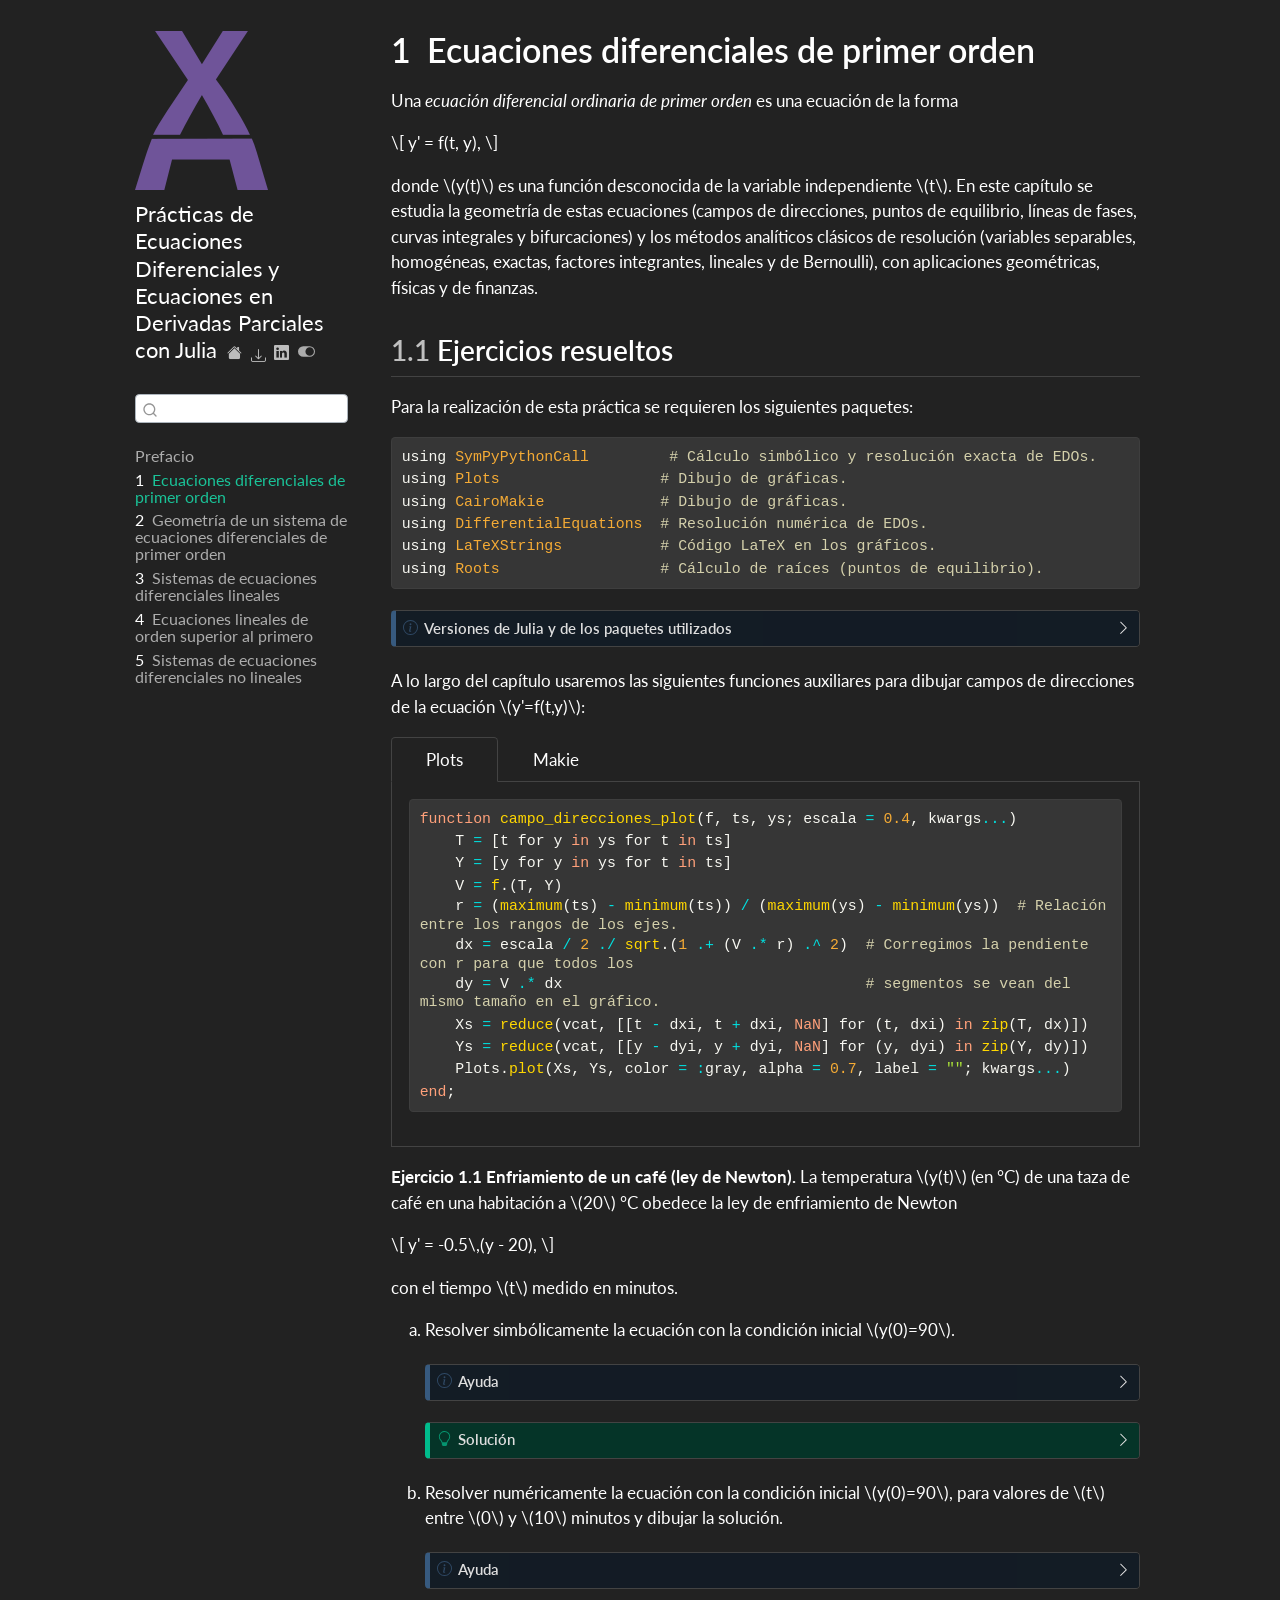
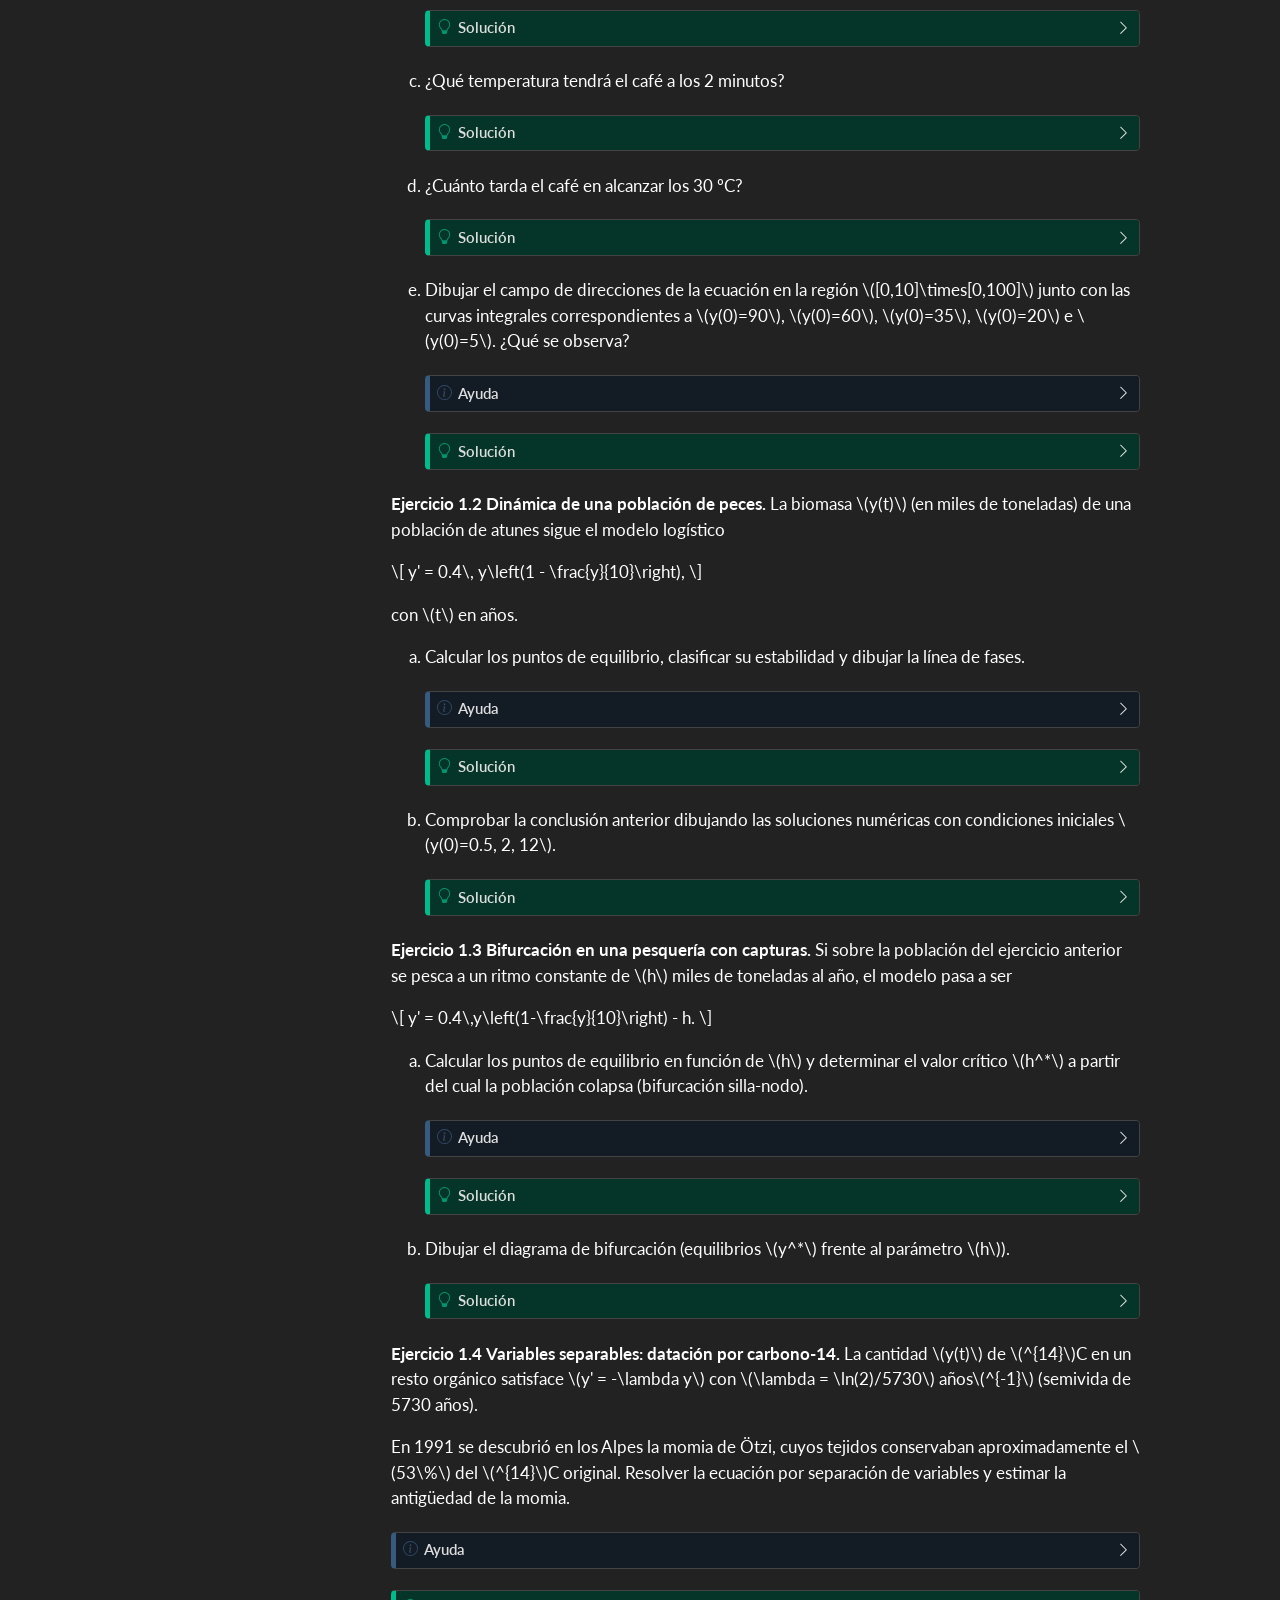
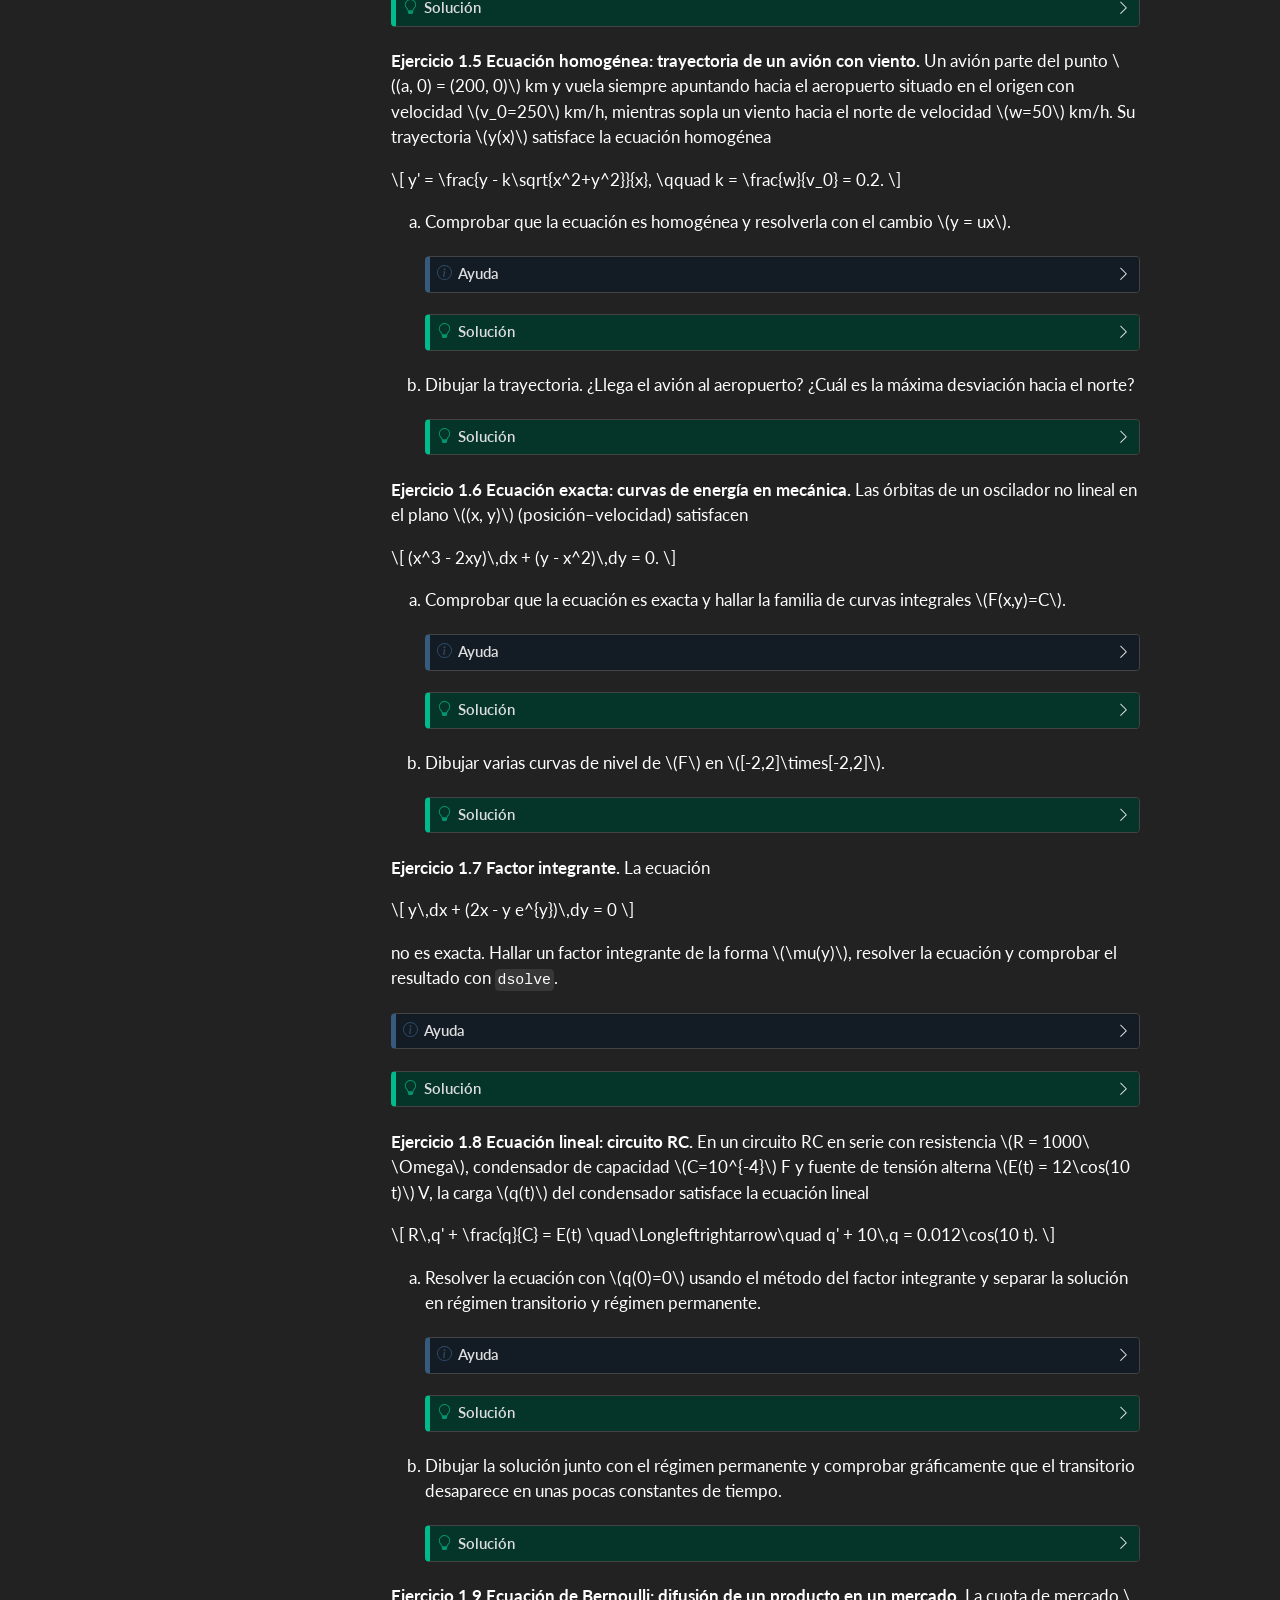
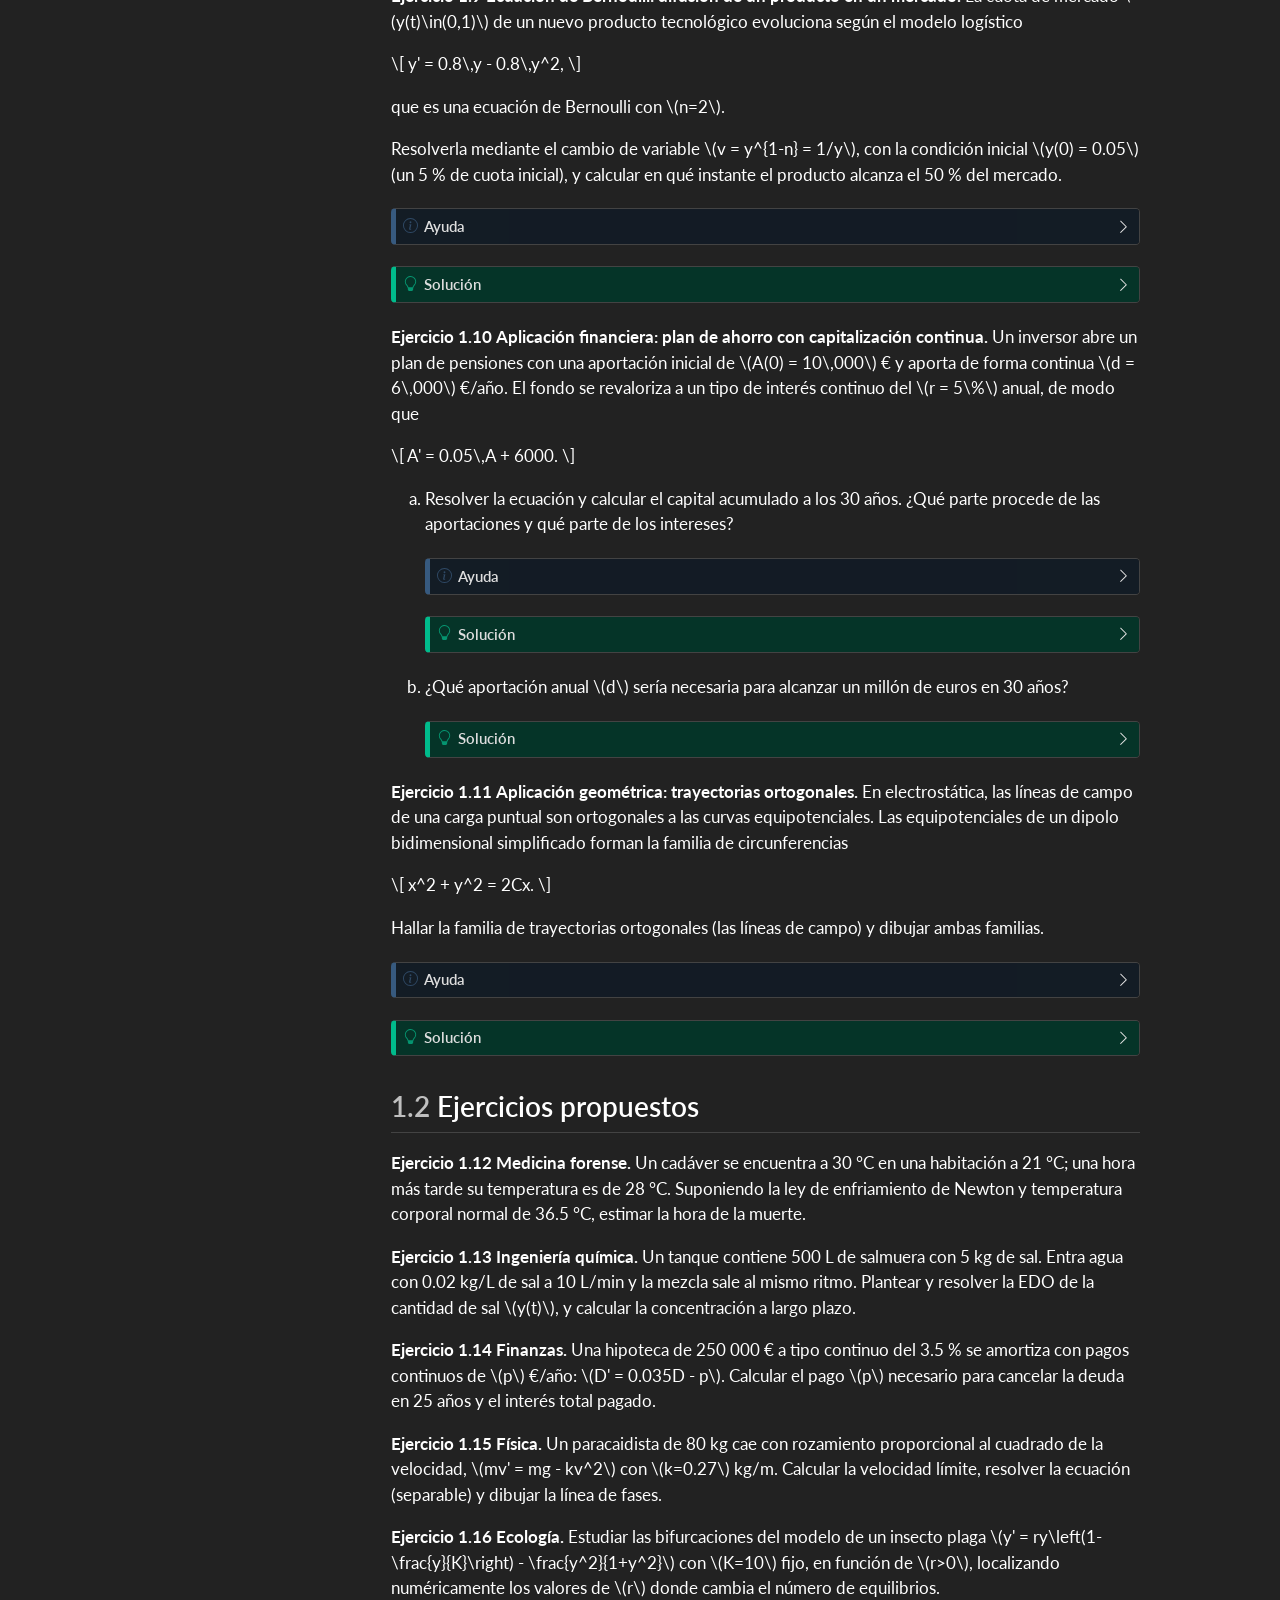
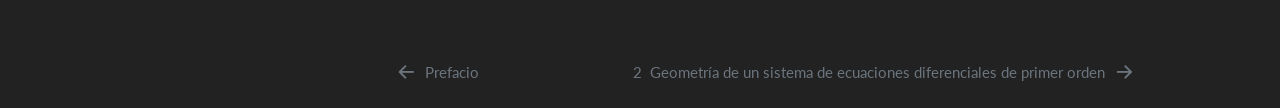
==== commit 2be7271c: "Añadida Práctica  de sistemas no lineales." ====
--- a/docs/01-edos-primer-orden.html
+++ b/docs/01-edos-primer-orden.html
@@ -395,6 +395,12 @@
   <div class="sidebar-item-container"> 
   <a href="./04-ecuaciones-orden-superior.html" class="sidebar-item-text sidebar-link">
  <span class="menu-text"><span class="chapter-number">4</span>&nbsp; <span class="chapter-title">Ecuaciones lineales de orden superior al primero</span></span></a>
+  </div>
+</li>
+        <li class="sidebar-item">
+  <div class="sidebar-item-container"> 
+  <a href="./05-sistemas-no-lineales.html" class="sidebar-item-text sidebar-link">
+ <span class="menu-text"><span class="chapter-number">5</span>&nbsp; <span class="chapter-title">Sistemas de ecuaciones diferenciales no lineales</span></span></a>
   </div>
 </li>
     </ul>
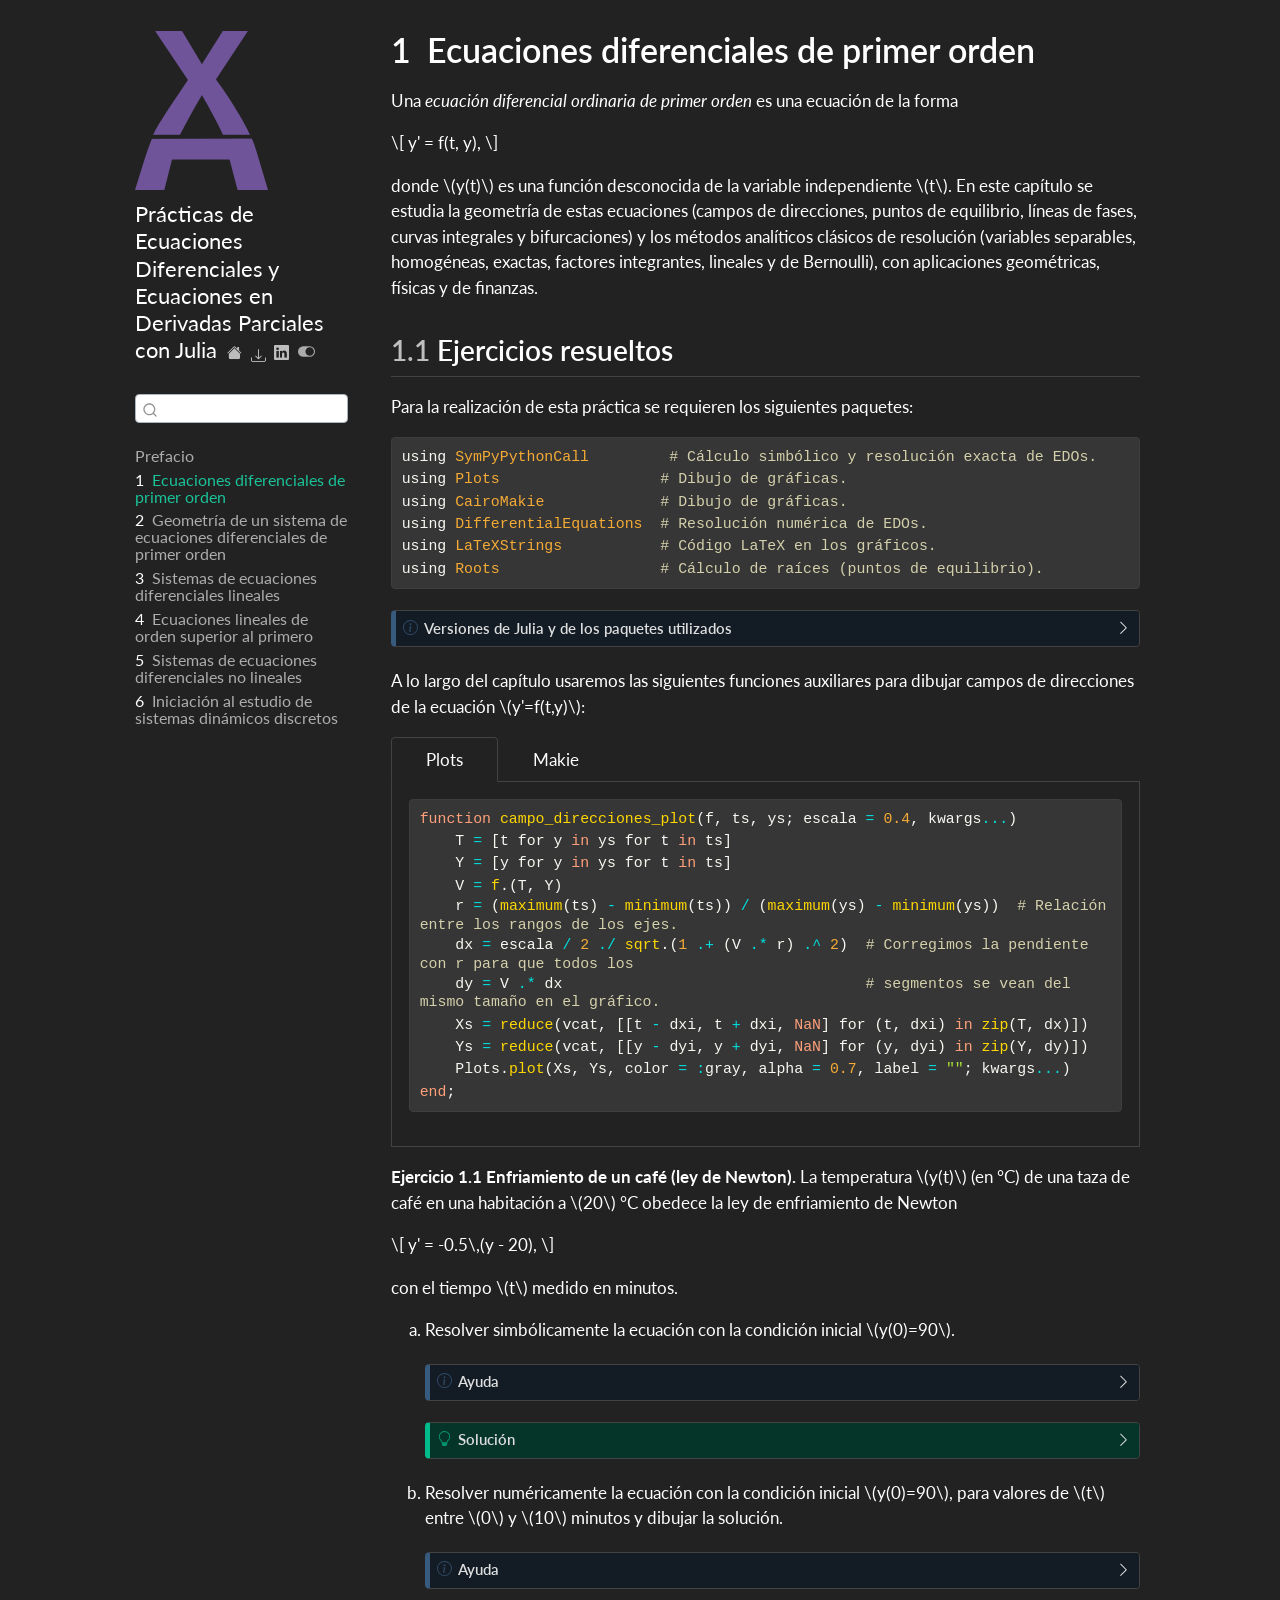
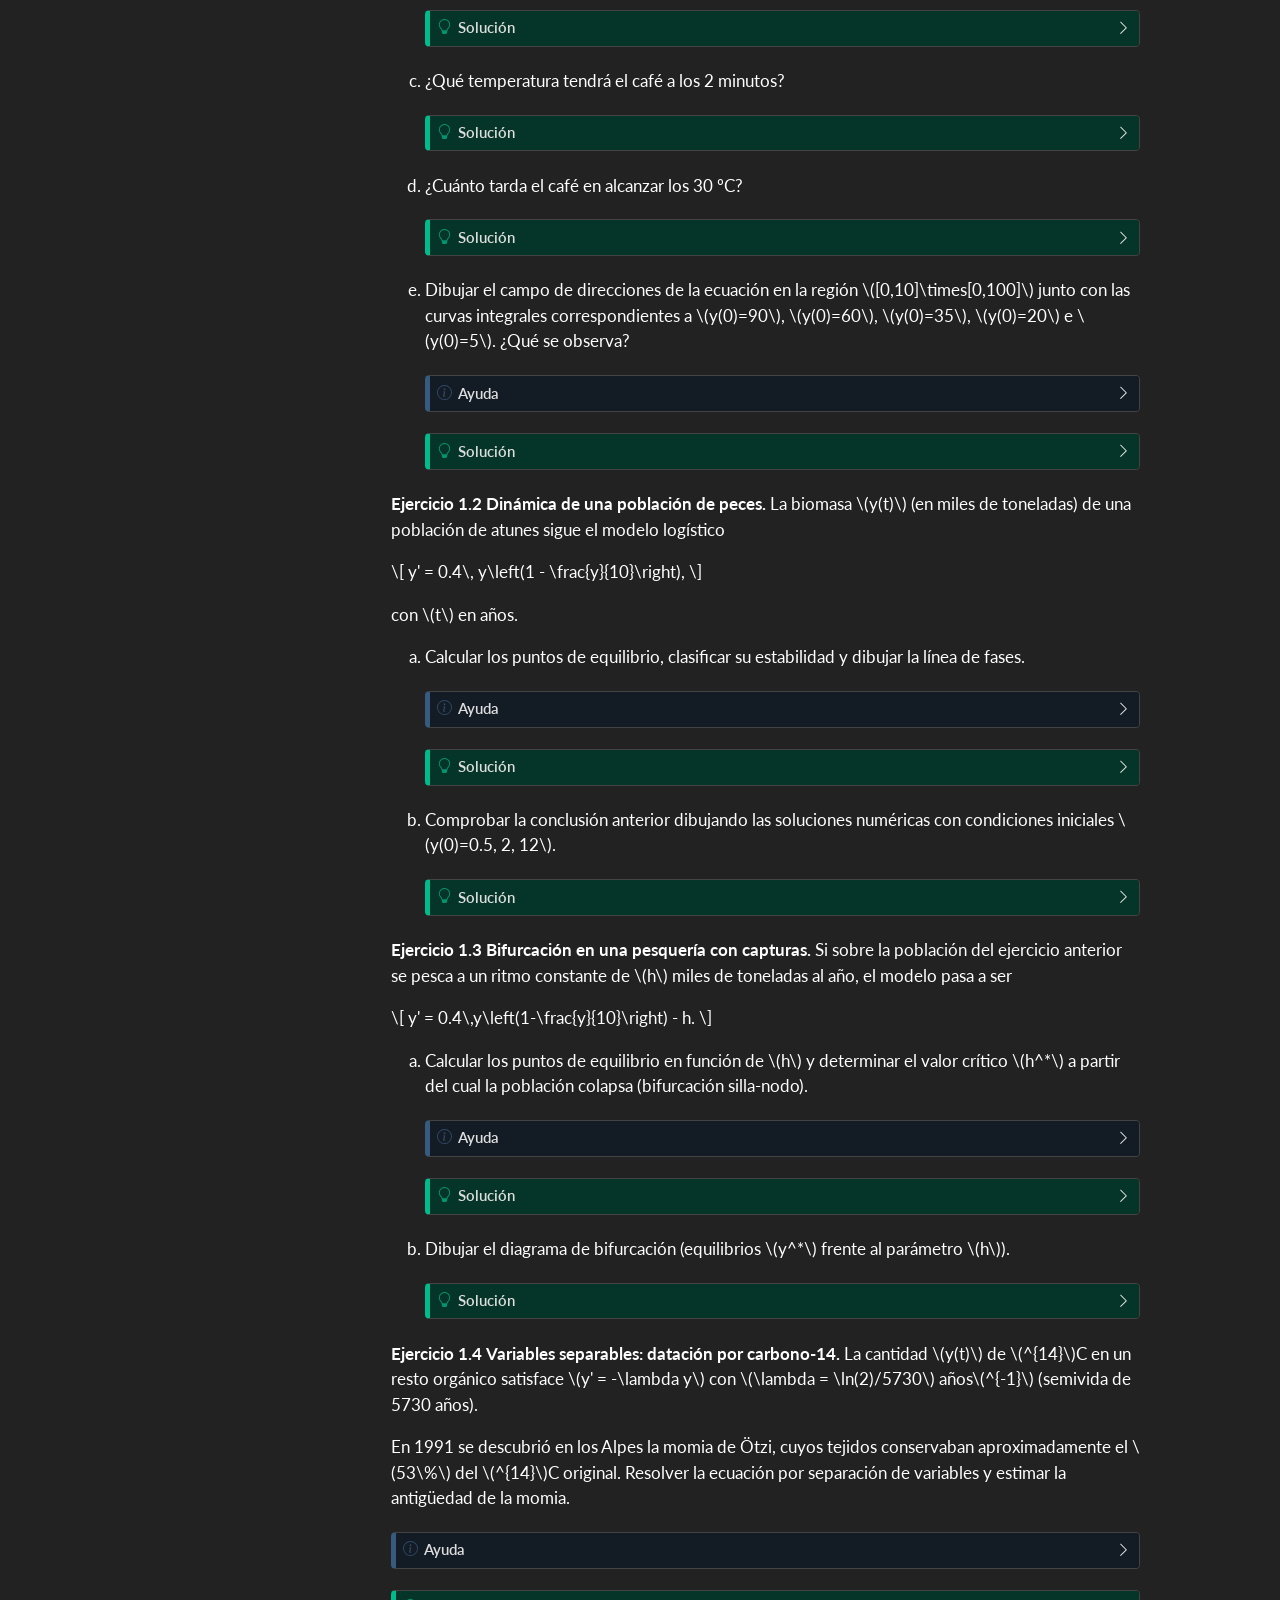
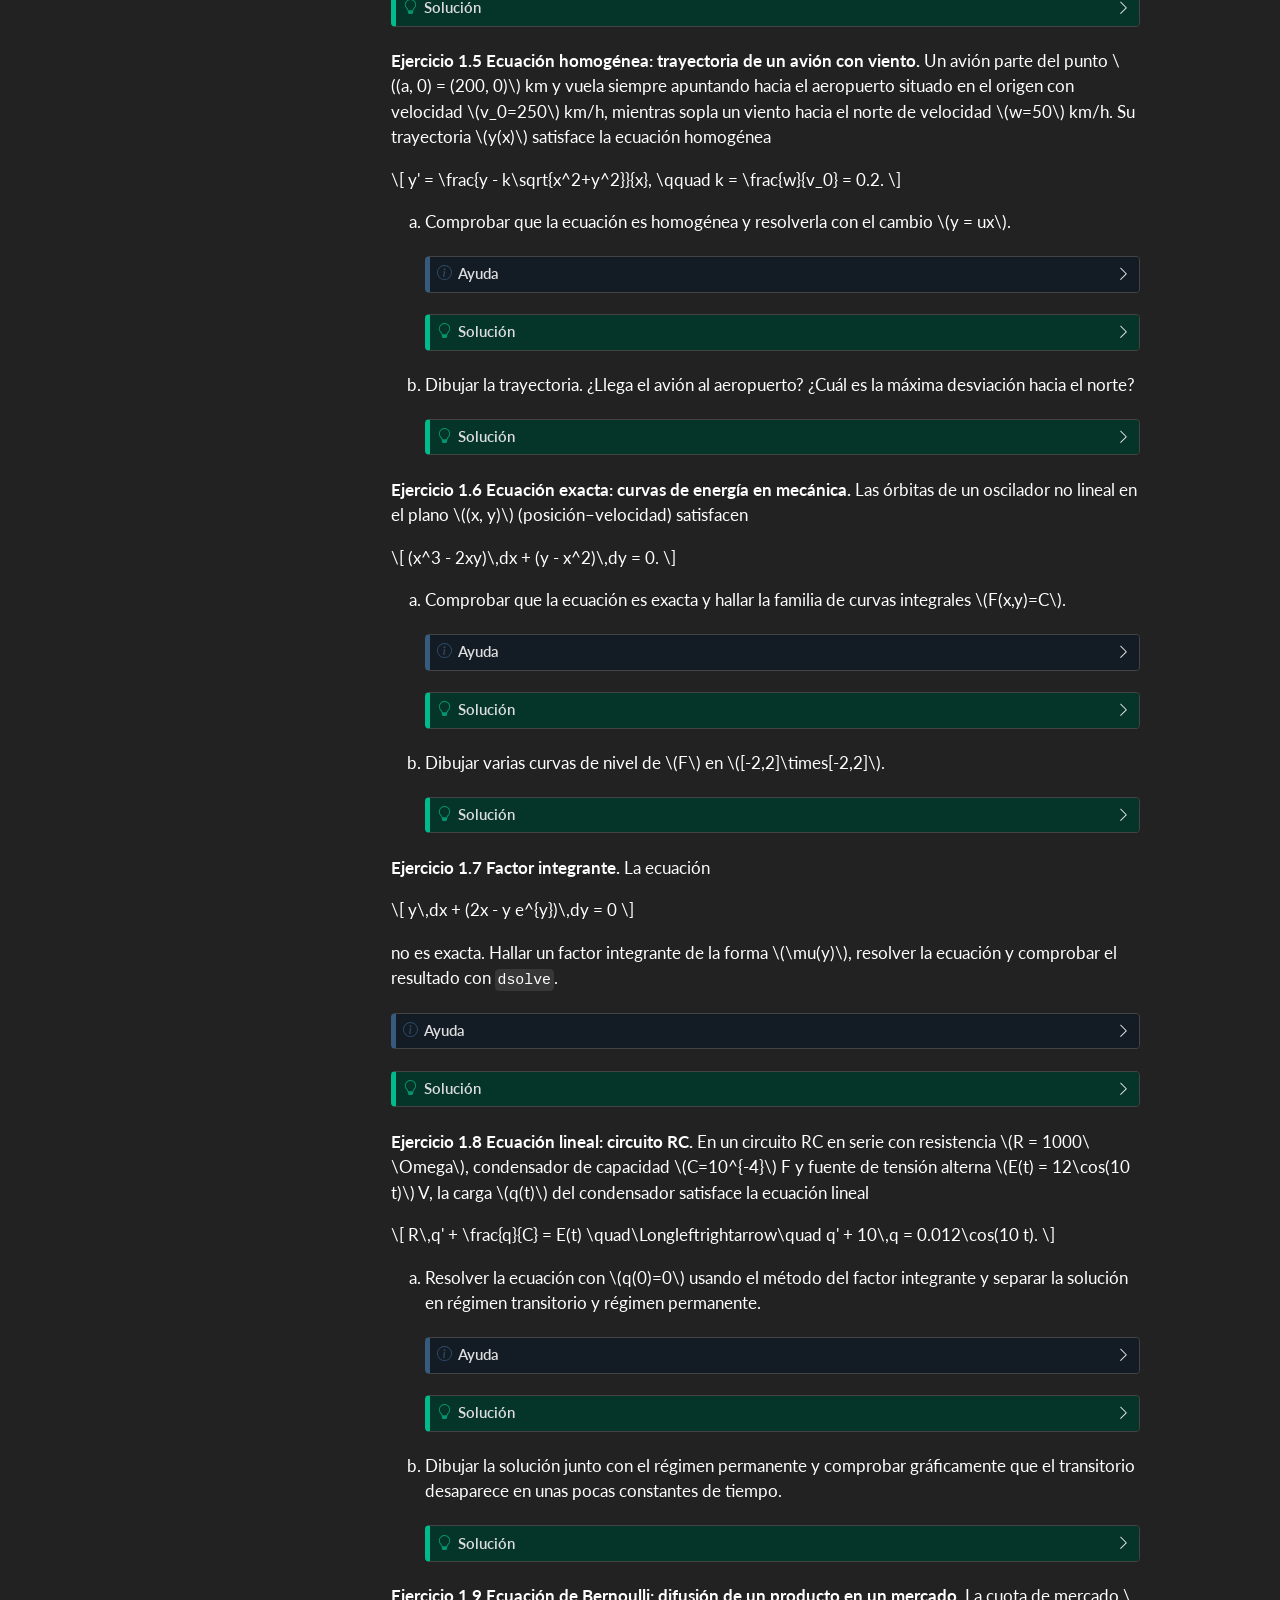
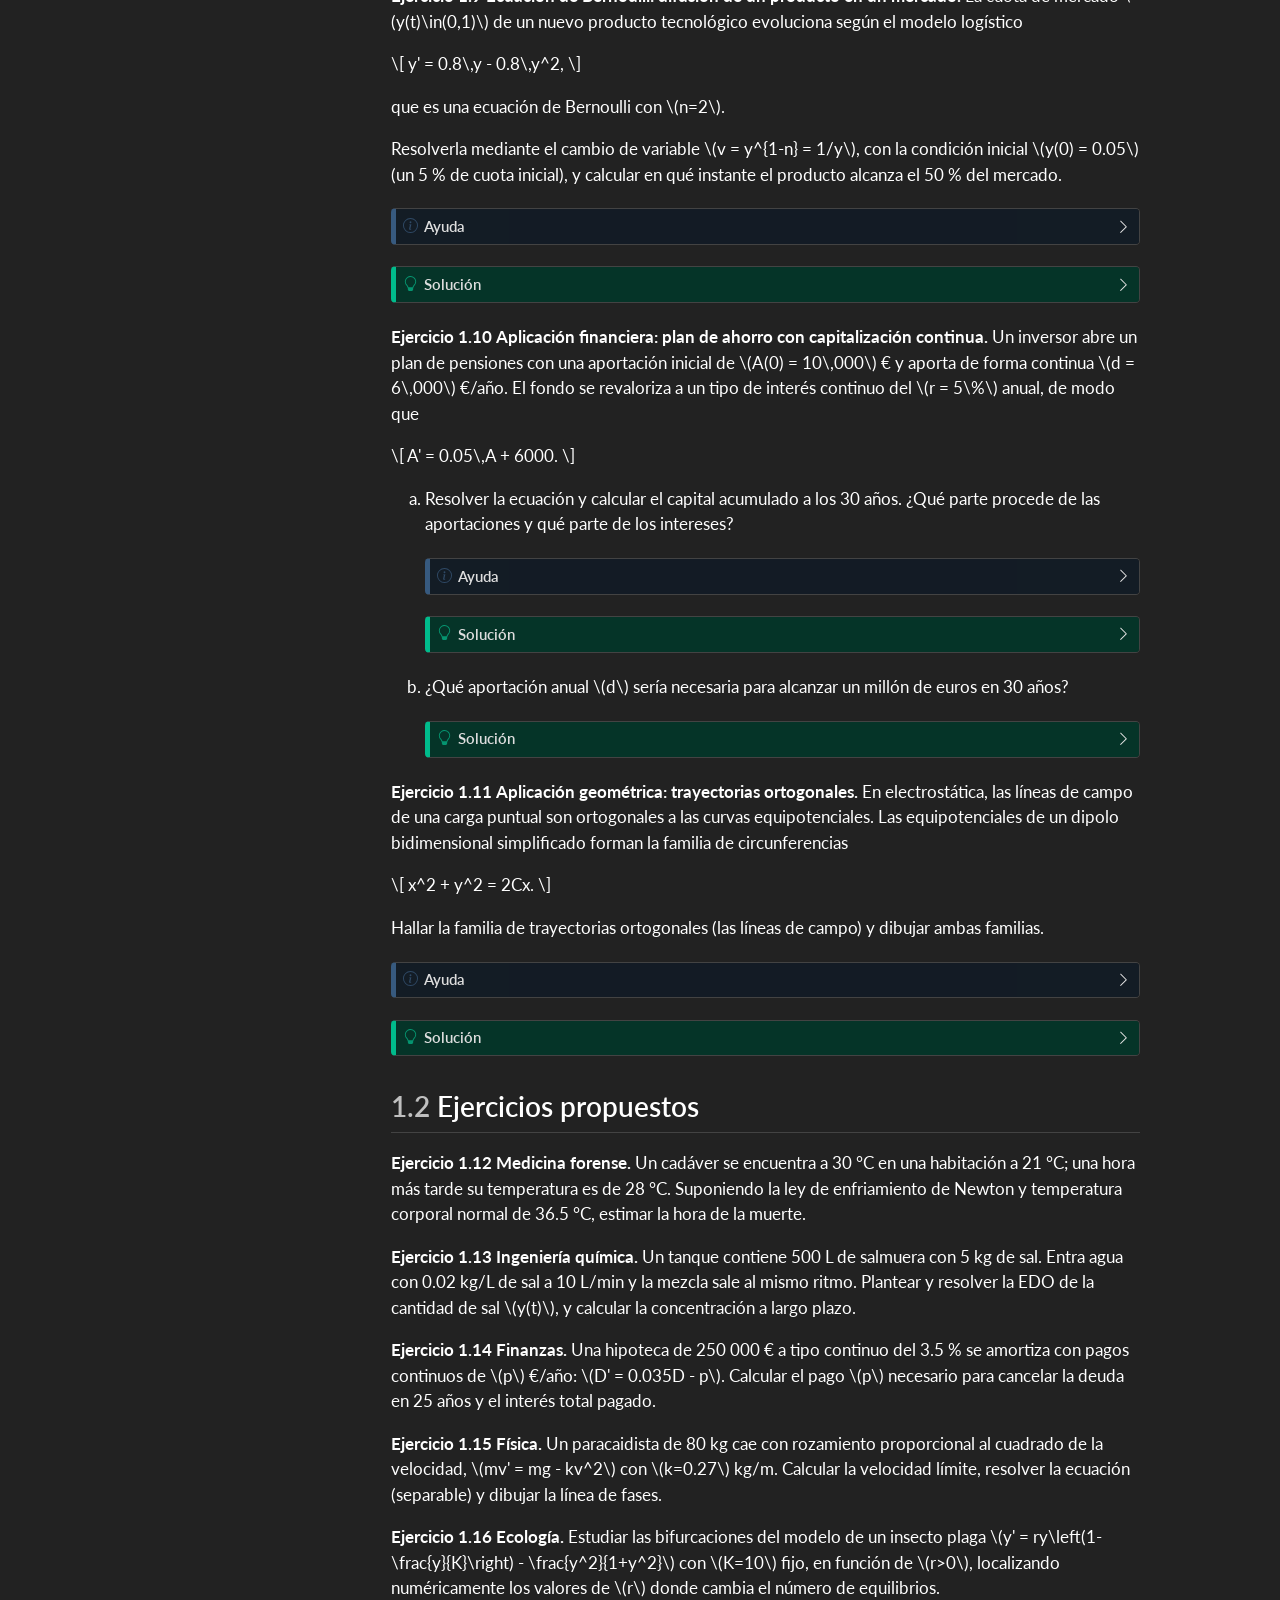
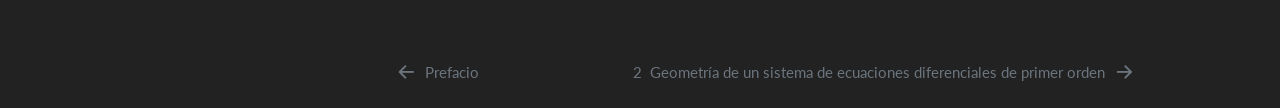
==== commit aae0b46f: "Añadida práctica de Sistemas dinámicos." ====
--- a/docs/01-edos-primer-orden.html
+++ b/docs/01-edos-primer-orden.html
@@ -401,6 +401,12 @@
   <div class="sidebar-item-container"> 
   <a href="./05-sistemas-no-lineales.html" class="sidebar-item-text sidebar-link">
  <span class="menu-text"><span class="chapter-number">5</span>&nbsp; <span class="chapter-title">Sistemas de ecuaciones diferenciales no lineales</span></span></a>
+  </div>
+</li>
+        <li class="sidebar-item">
+  <div class="sidebar-item-container"> 
+  <a href="./06-sistemas-dinamicos-discretos.html" class="sidebar-item-text sidebar-link">
+ <span class="menu-text"><span class="chapter-number">6</span>&nbsp; <span class="chapter-title">Iniciación al estudio de sistemas dinámicos discretos</span></span></a>
   </div>
 </li>
     </ul>
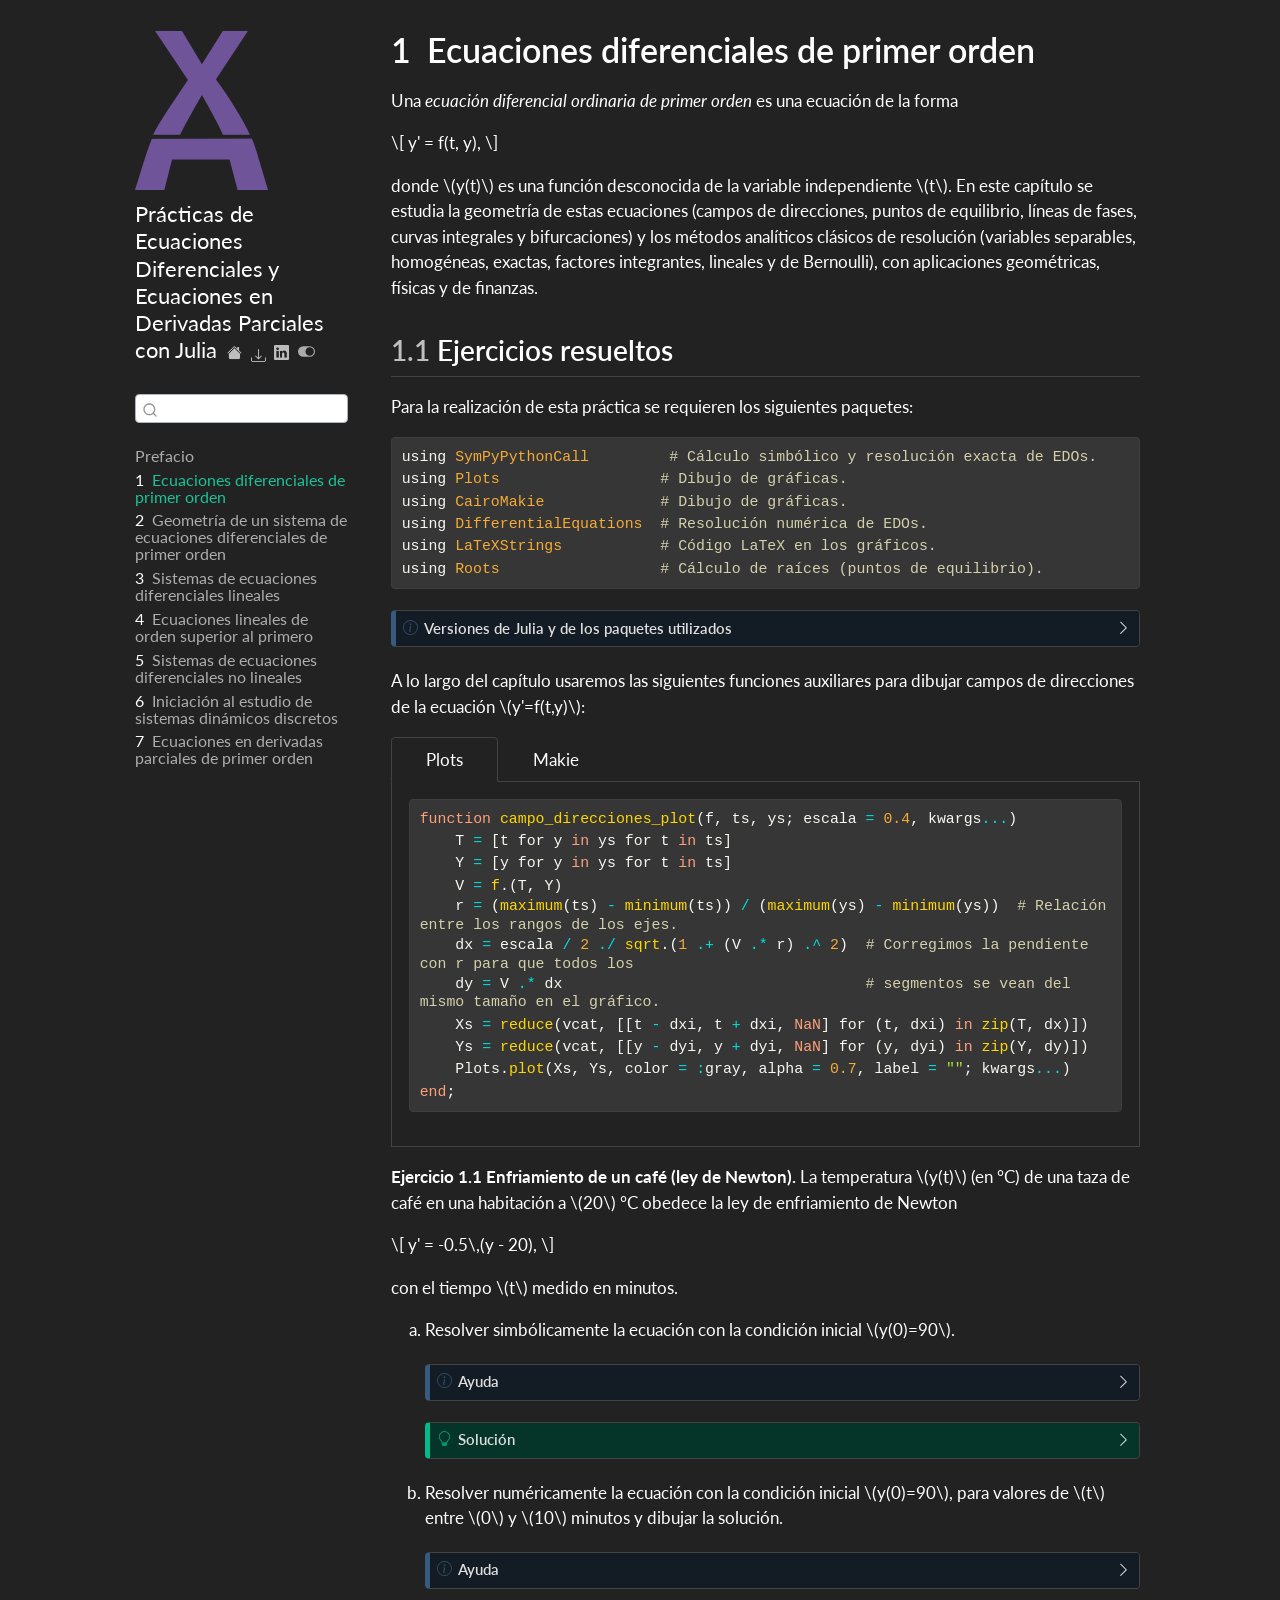
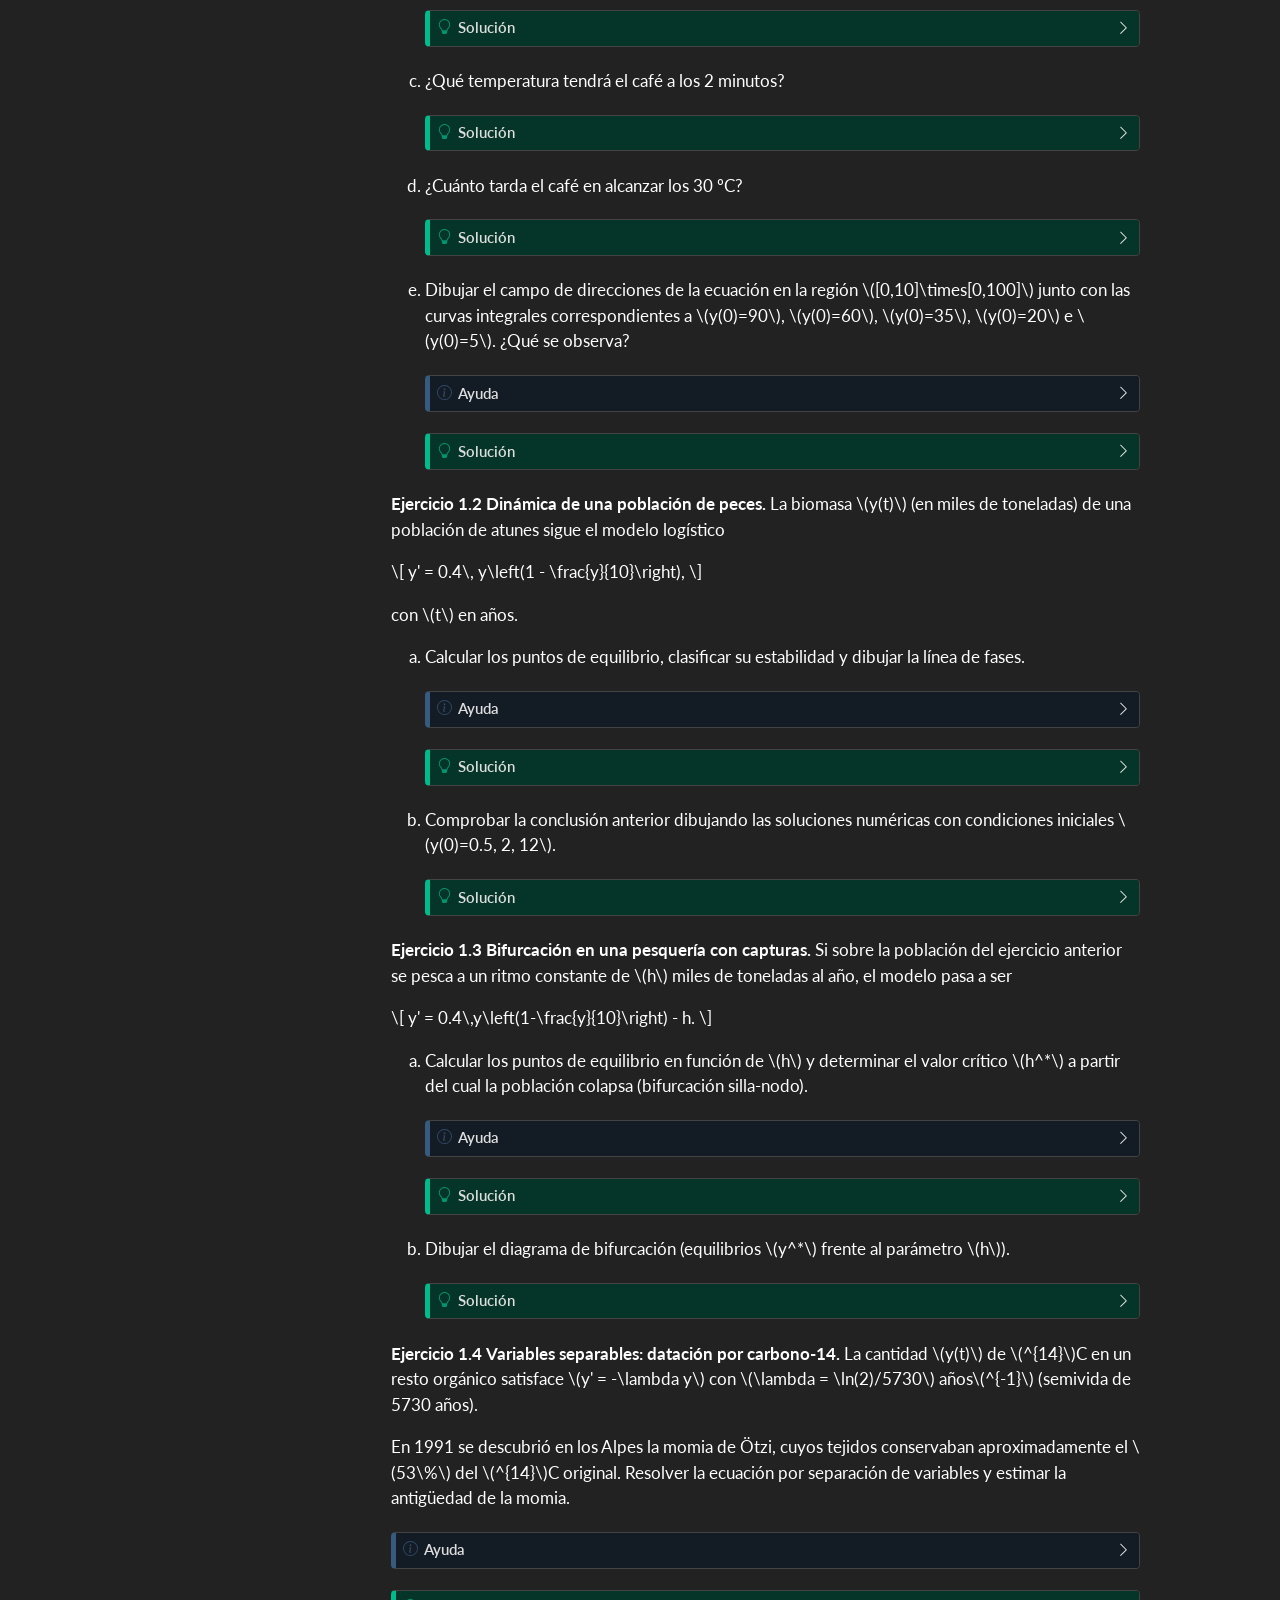
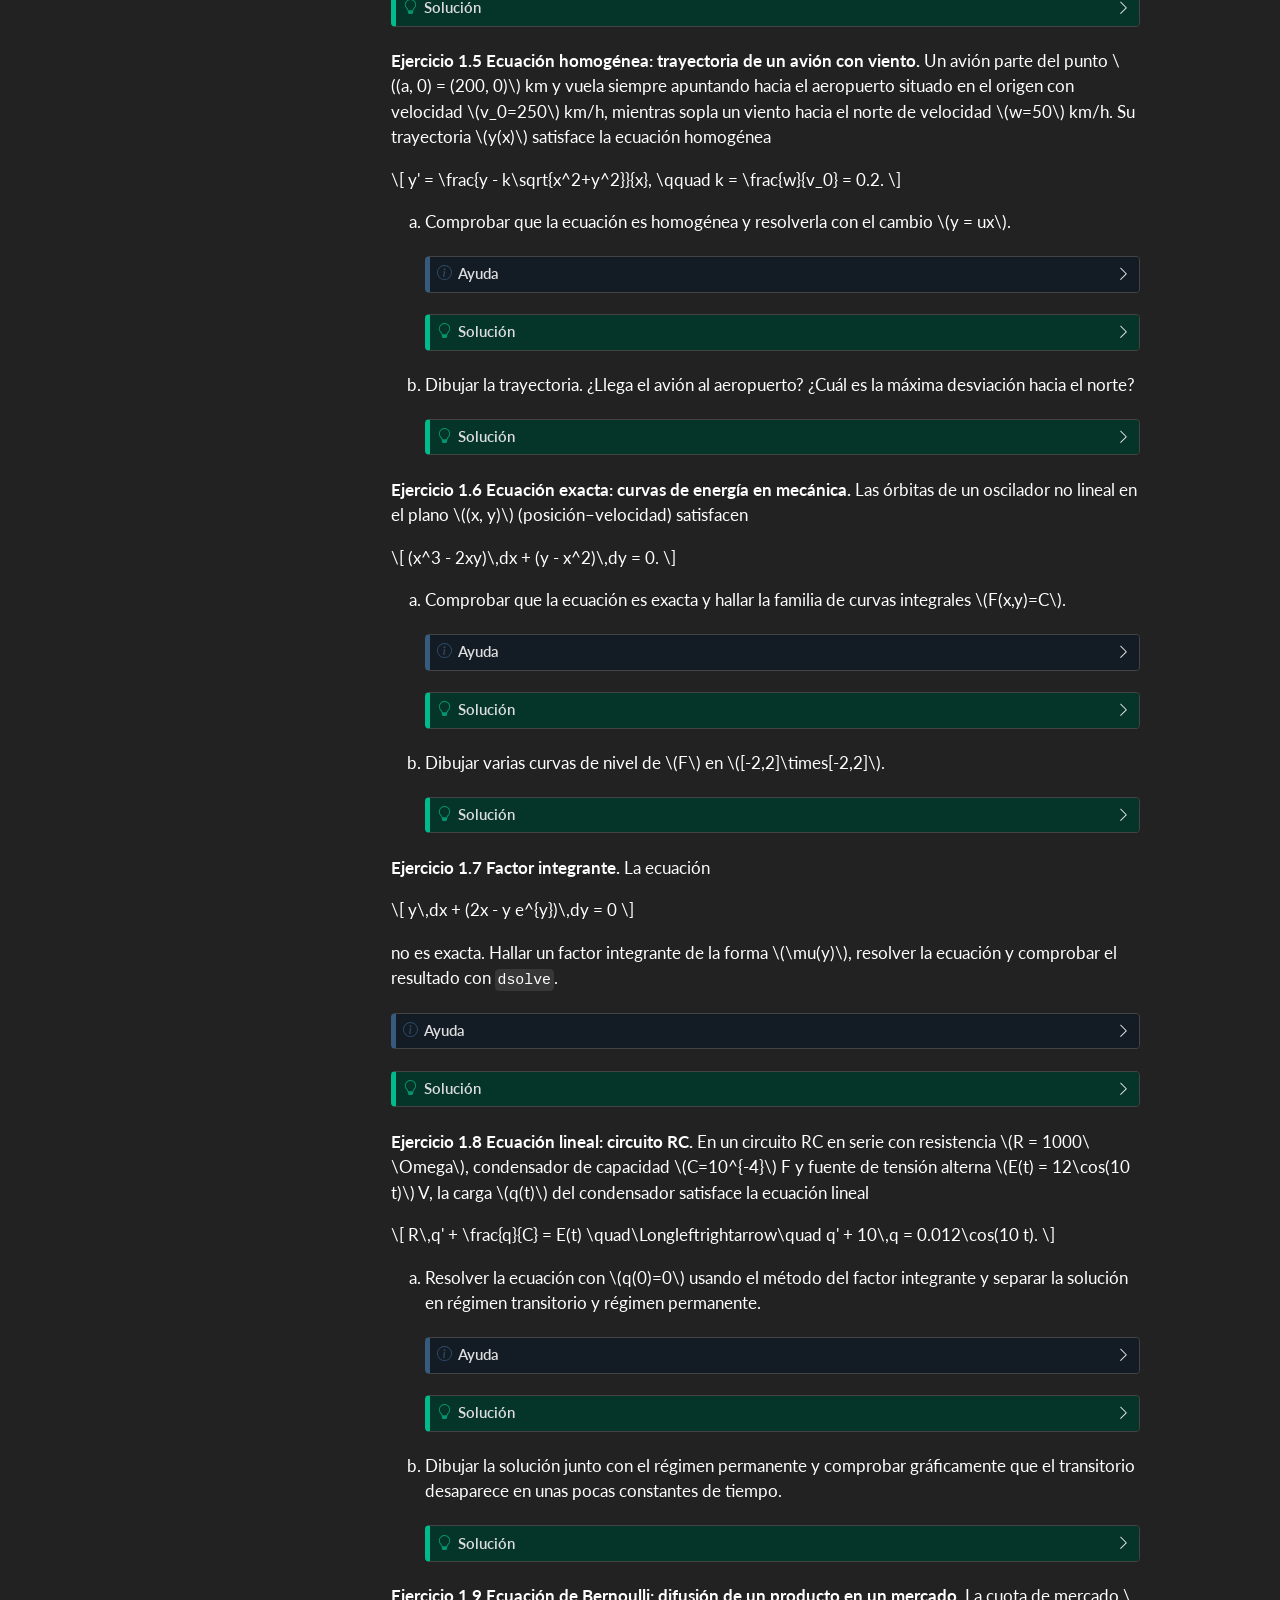
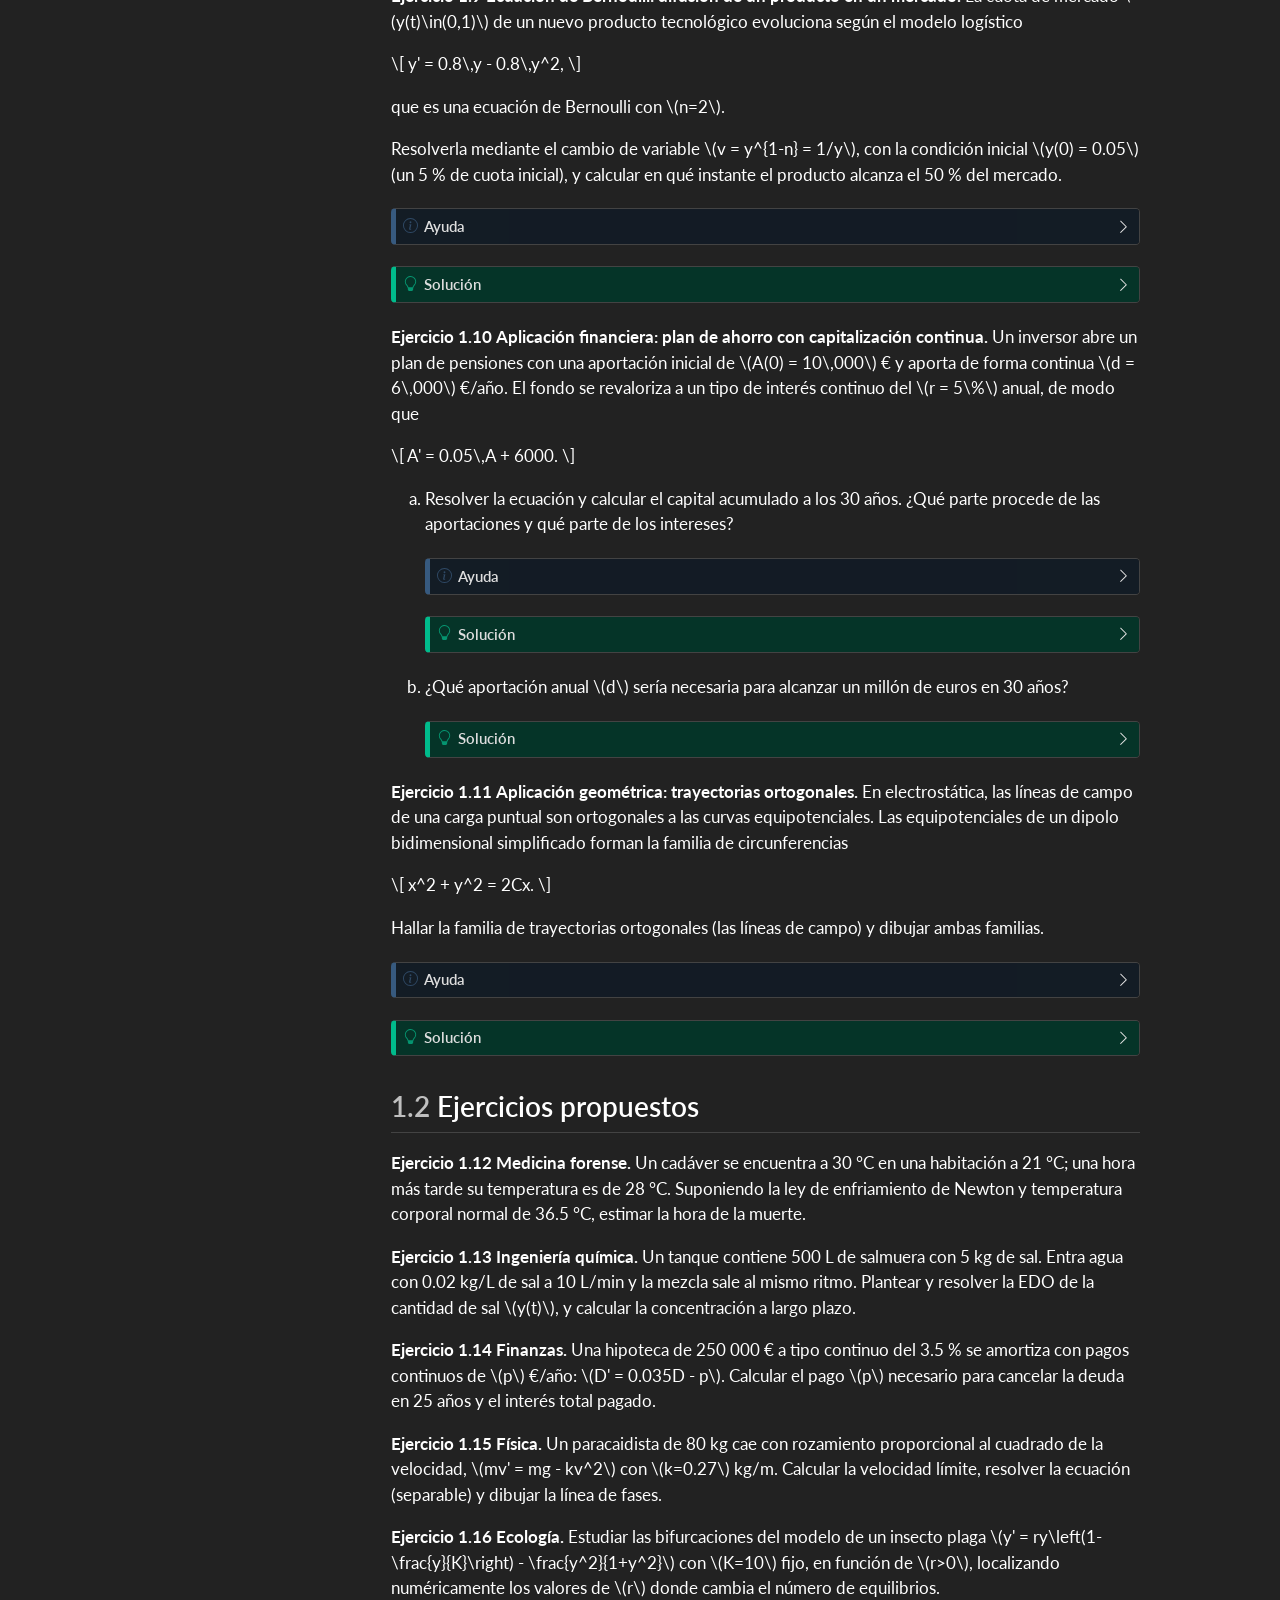
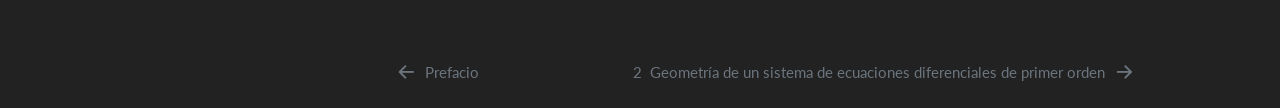
==== commit c71dfb08: "Añadida práctica EDP primer orden." ====
--- a/docs/01-edos-primer-orden.html
+++ b/docs/01-edos-primer-orden.html
@@ -407,6 +407,12 @@
   <div class="sidebar-item-container"> 
   <a href="./06-sistemas-dinamicos-discretos.html" class="sidebar-item-text sidebar-link">
  <span class="menu-text"><span class="chapter-number">6</span>&nbsp; <span class="chapter-title">Iniciación al estudio de sistemas dinámicos discretos</span></span></a>
+  </div>
+</li>
+        <li class="sidebar-item">
+  <div class="sidebar-item-container"> 
+  <a href="./07-edp-primer-orden.html" class="sidebar-item-text sidebar-link">
+ <span class="menu-text"><span class="chapter-number">7</span>&nbsp; <span class="chapter-title">Ecuaciones en derivadas parciales de primer orden</span></span></a>
   </div>
 </li>
     </ul>
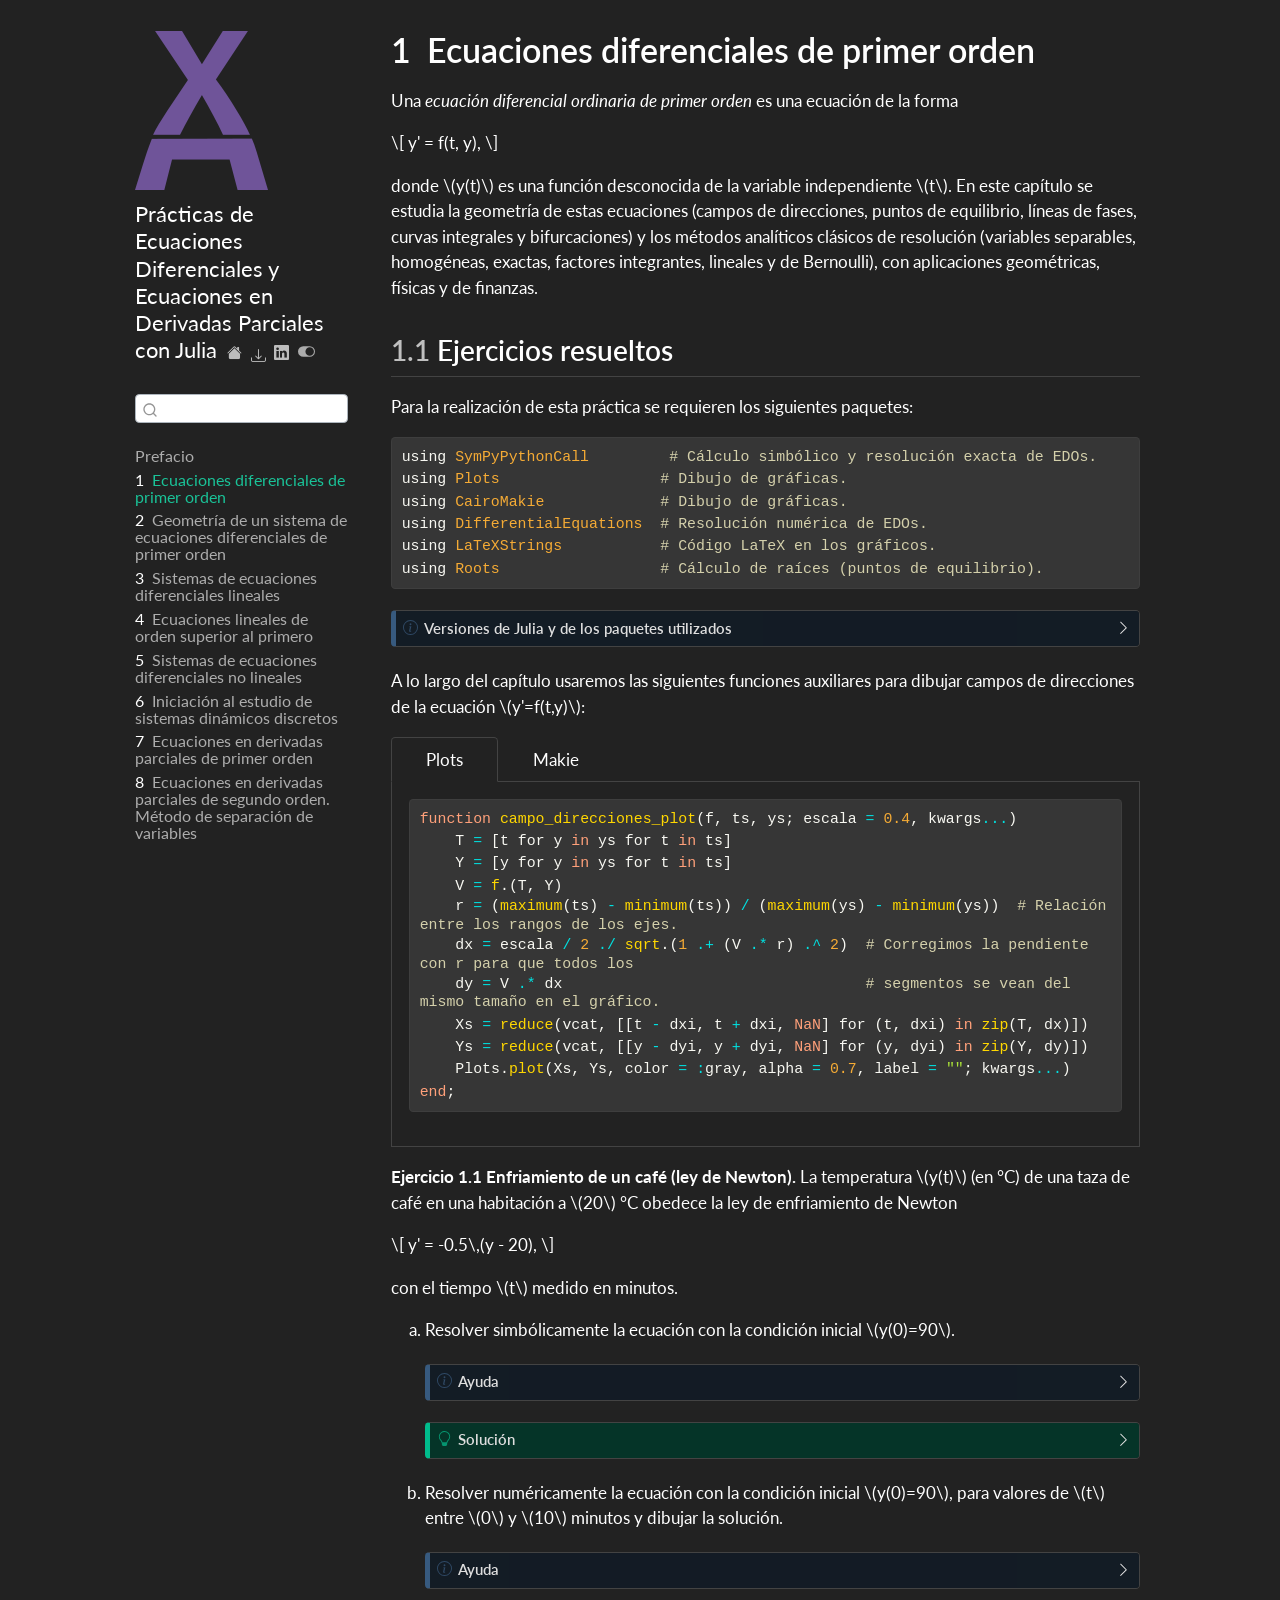
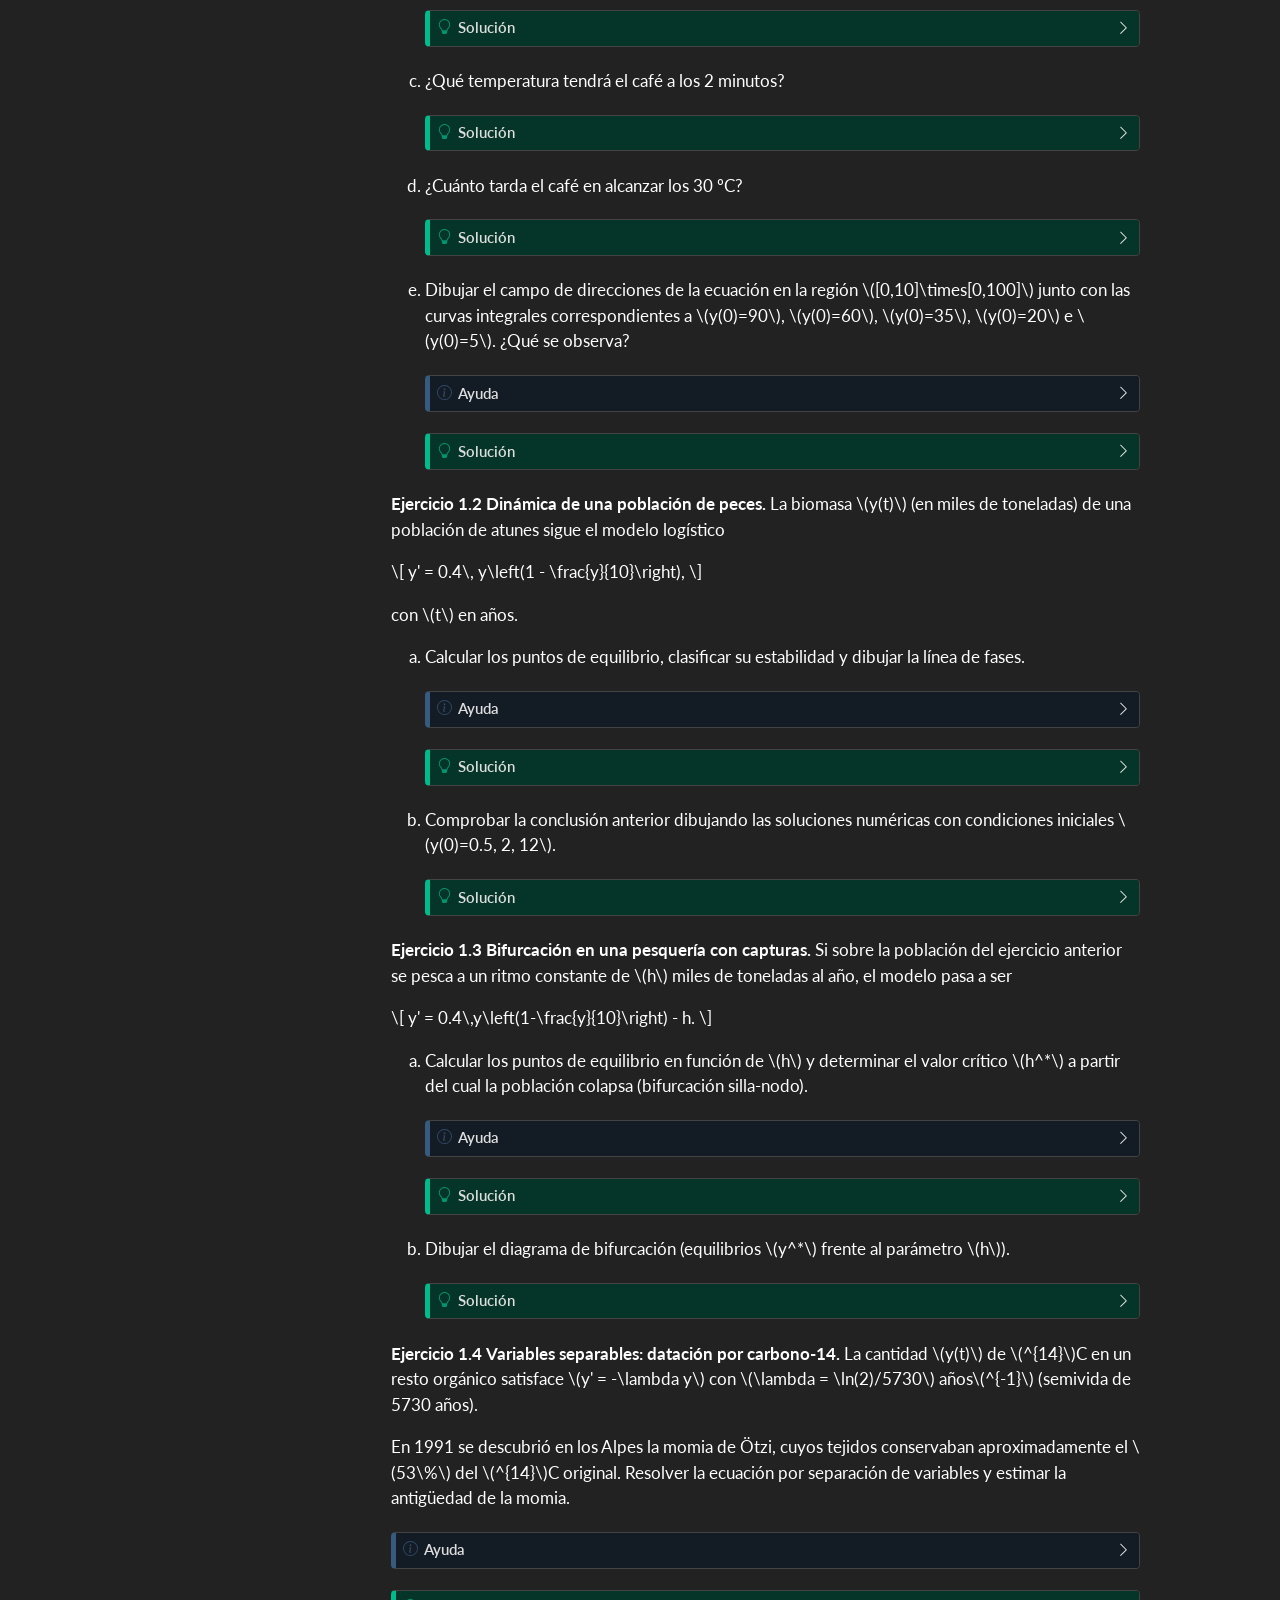
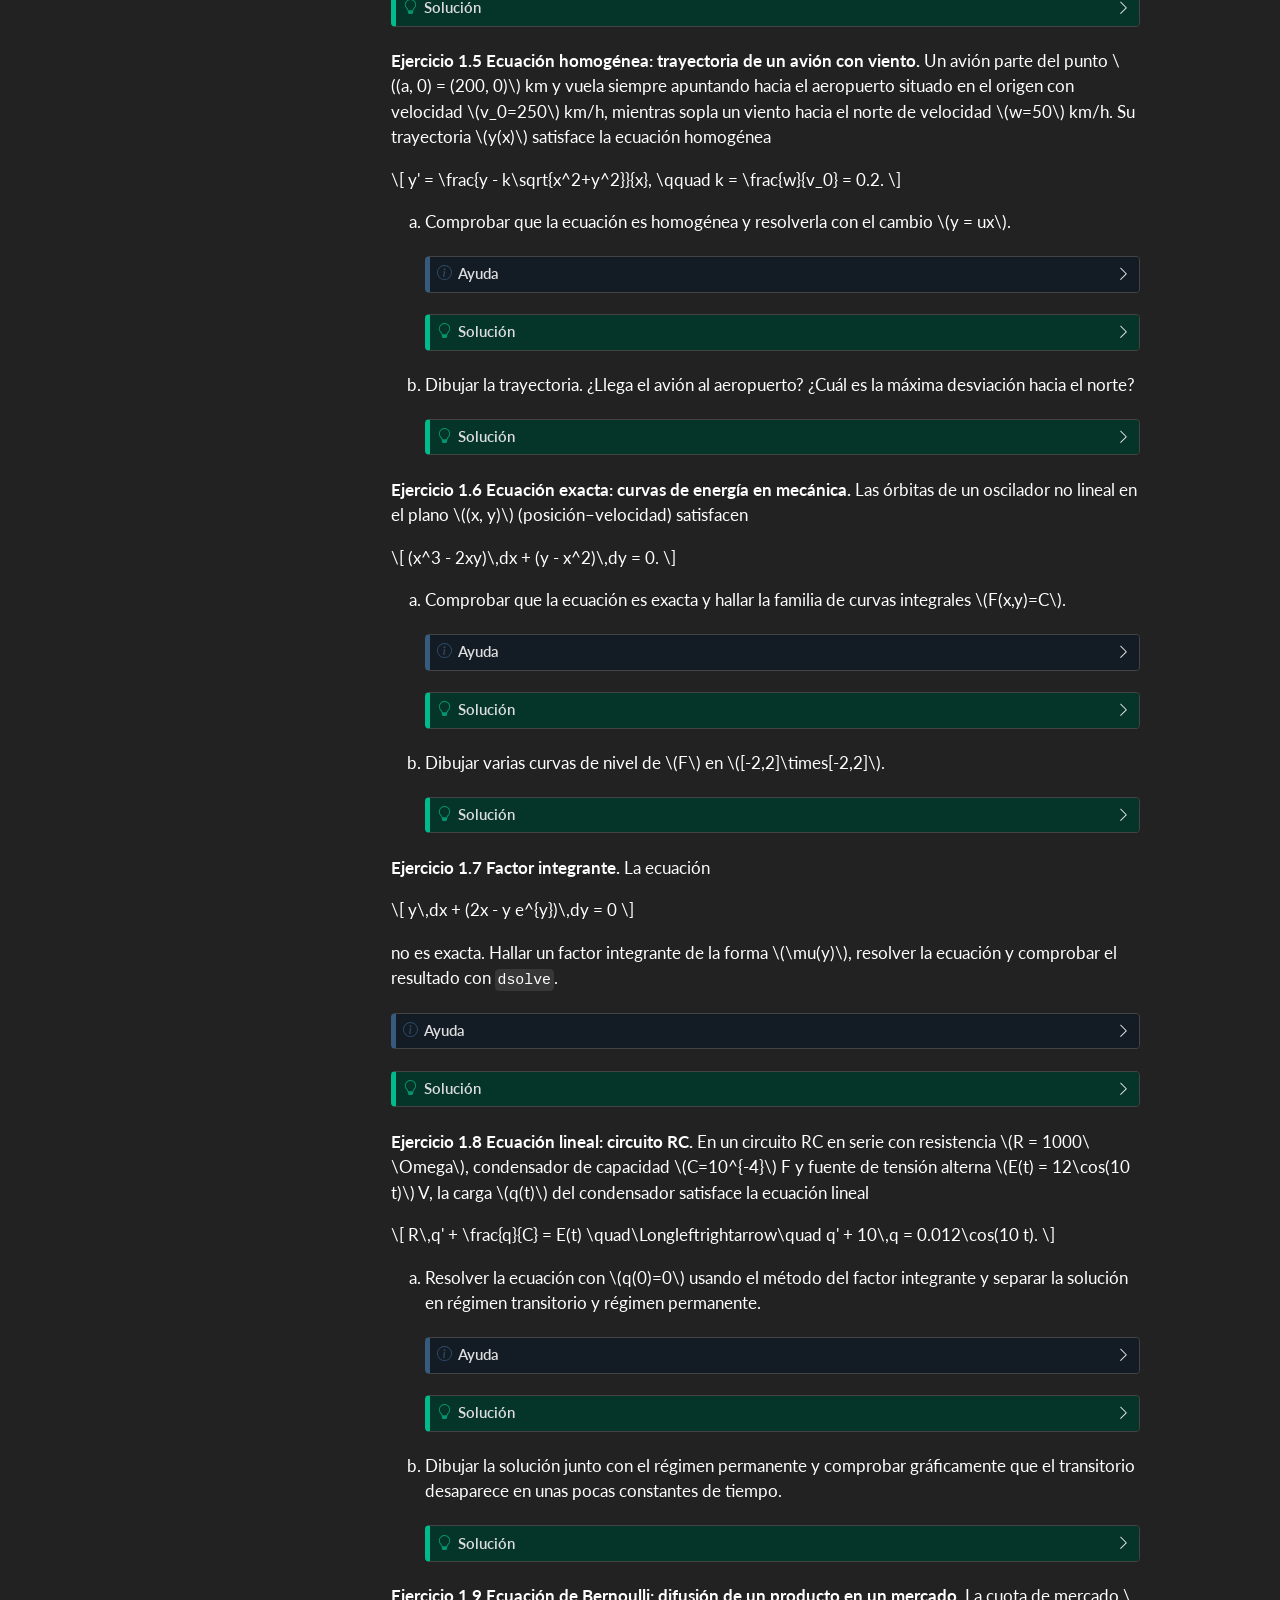
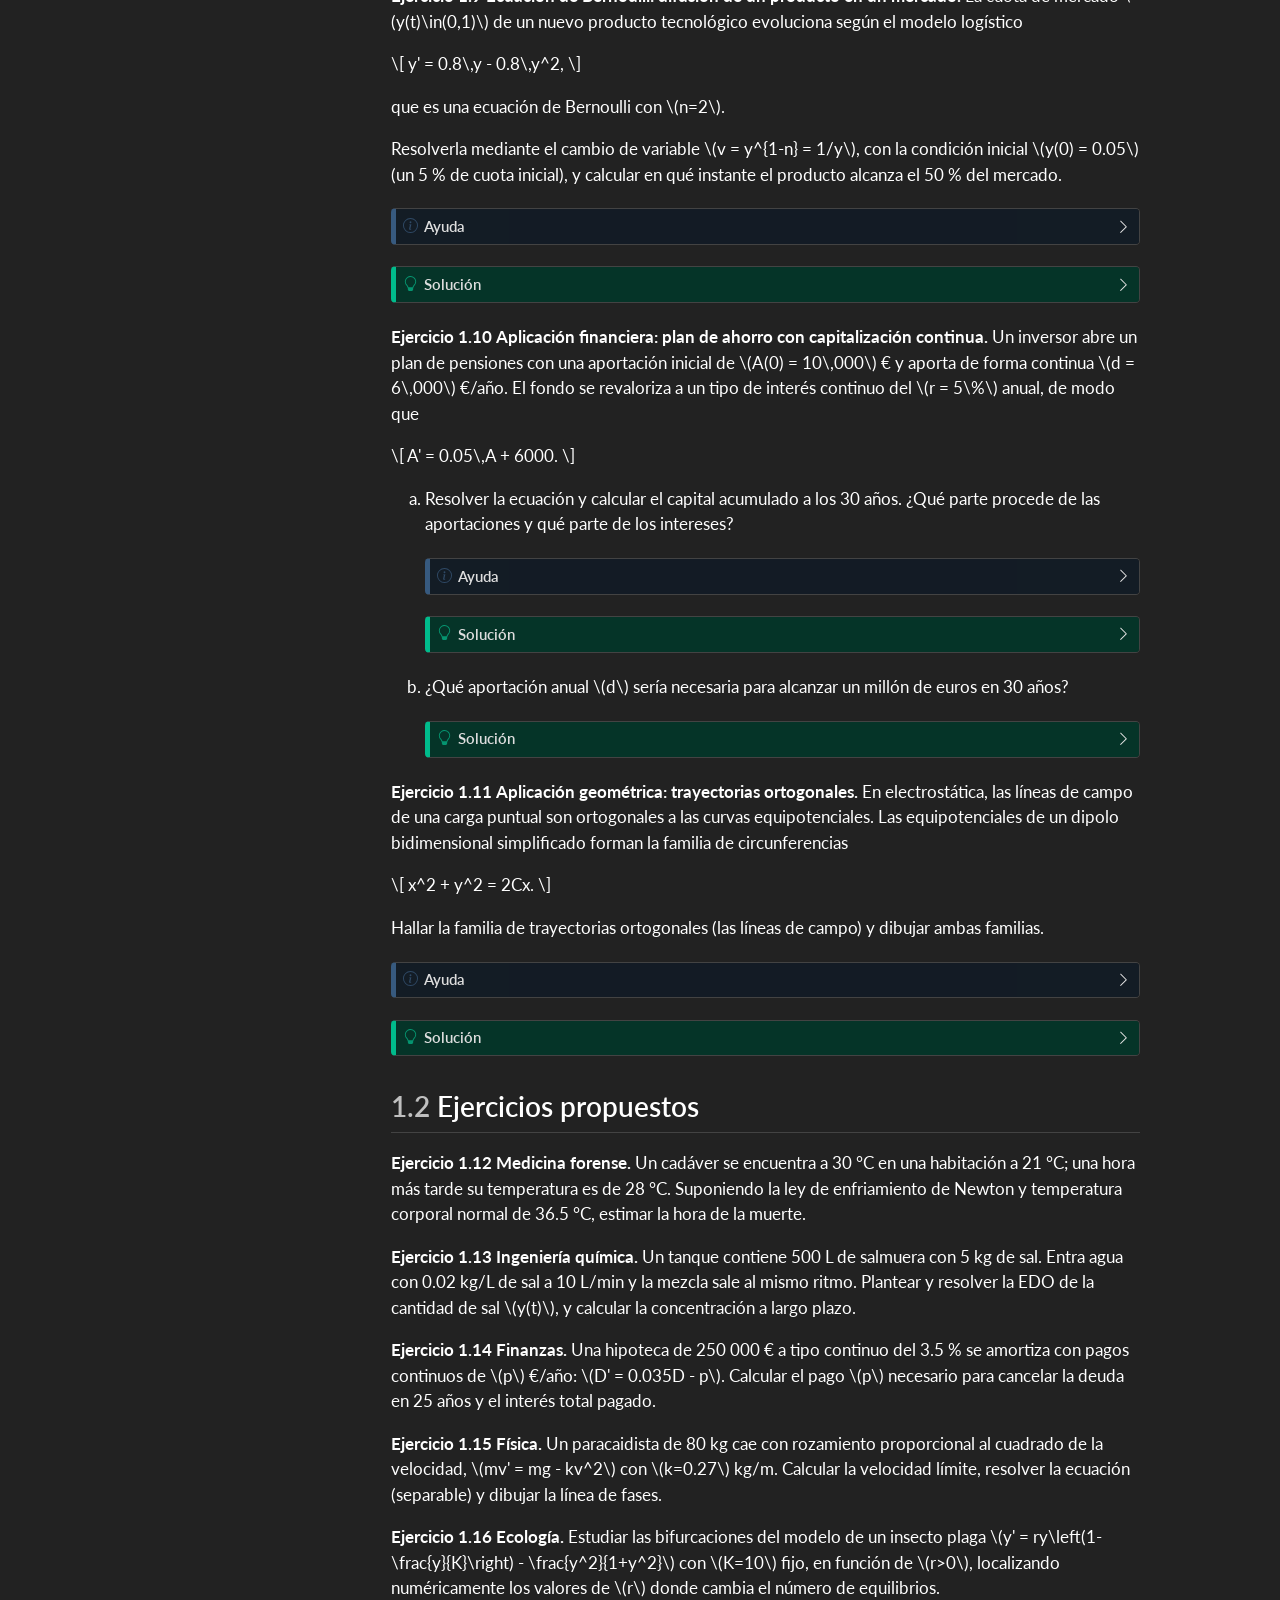
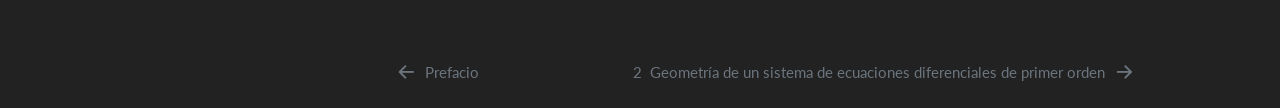
==== commit 78378e47: "Añadida práctica de EDP de segundo orden." ====
--- a/docs/01-edos-primer-orden.html
+++ b/docs/01-edos-primer-orden.html
@@ -413,6 +413,12 @@
   <div class="sidebar-item-container"> 
   <a href="./07-edp-primer-orden.html" class="sidebar-item-text sidebar-link">
  <span class="menu-text"><span class="chapter-number">7</span>&nbsp; <span class="chapter-title">Ecuaciones en derivadas parciales de primer orden</span></span></a>
+  </div>
+</li>
+        <li class="sidebar-item">
+  <div class="sidebar-item-container"> 
+  <a href="./08-edp-segundo-orden.html" class="sidebar-item-text sidebar-link">
+ <span class="menu-text"><span class="chapter-number">8</span>&nbsp; <span class="chapter-title">Ecuaciones en derivadas parciales de segundo orden. Método de separación de variables</span></span></a>
   </div>
 </li>
     </ul>
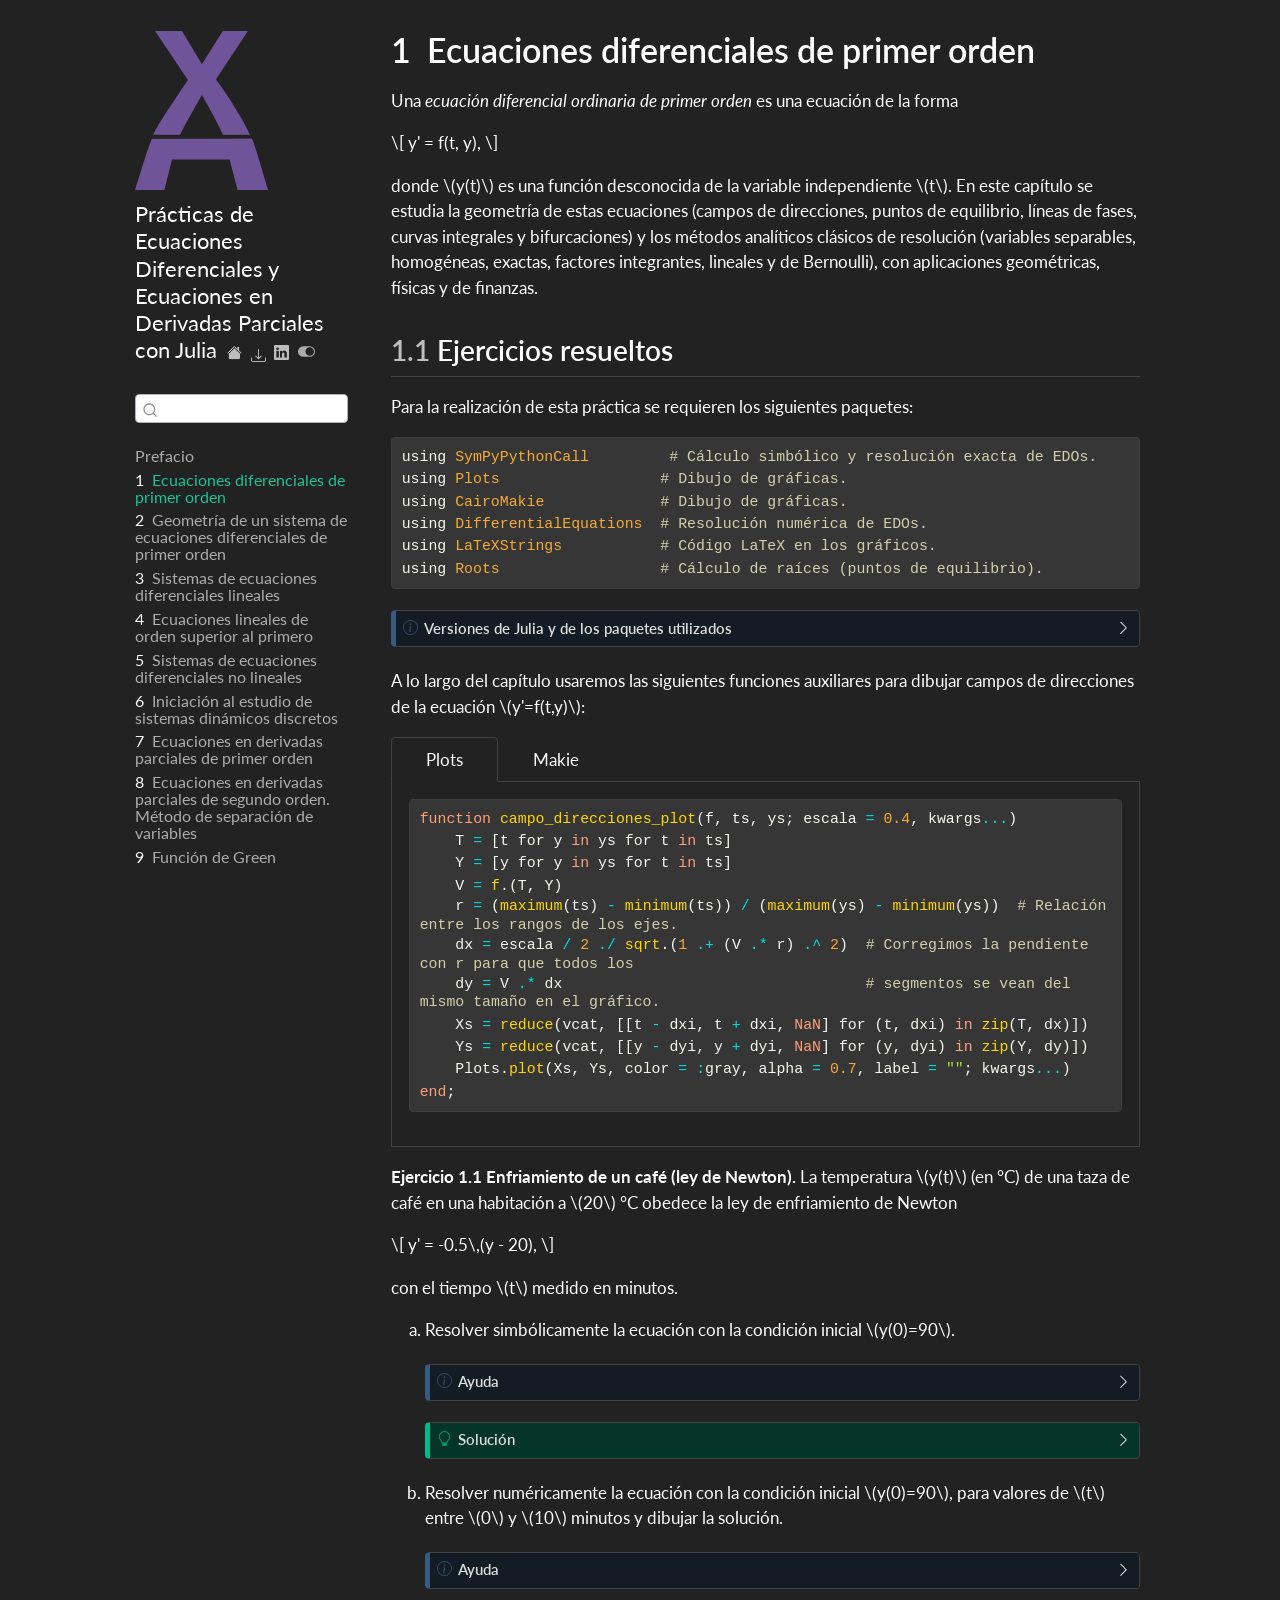
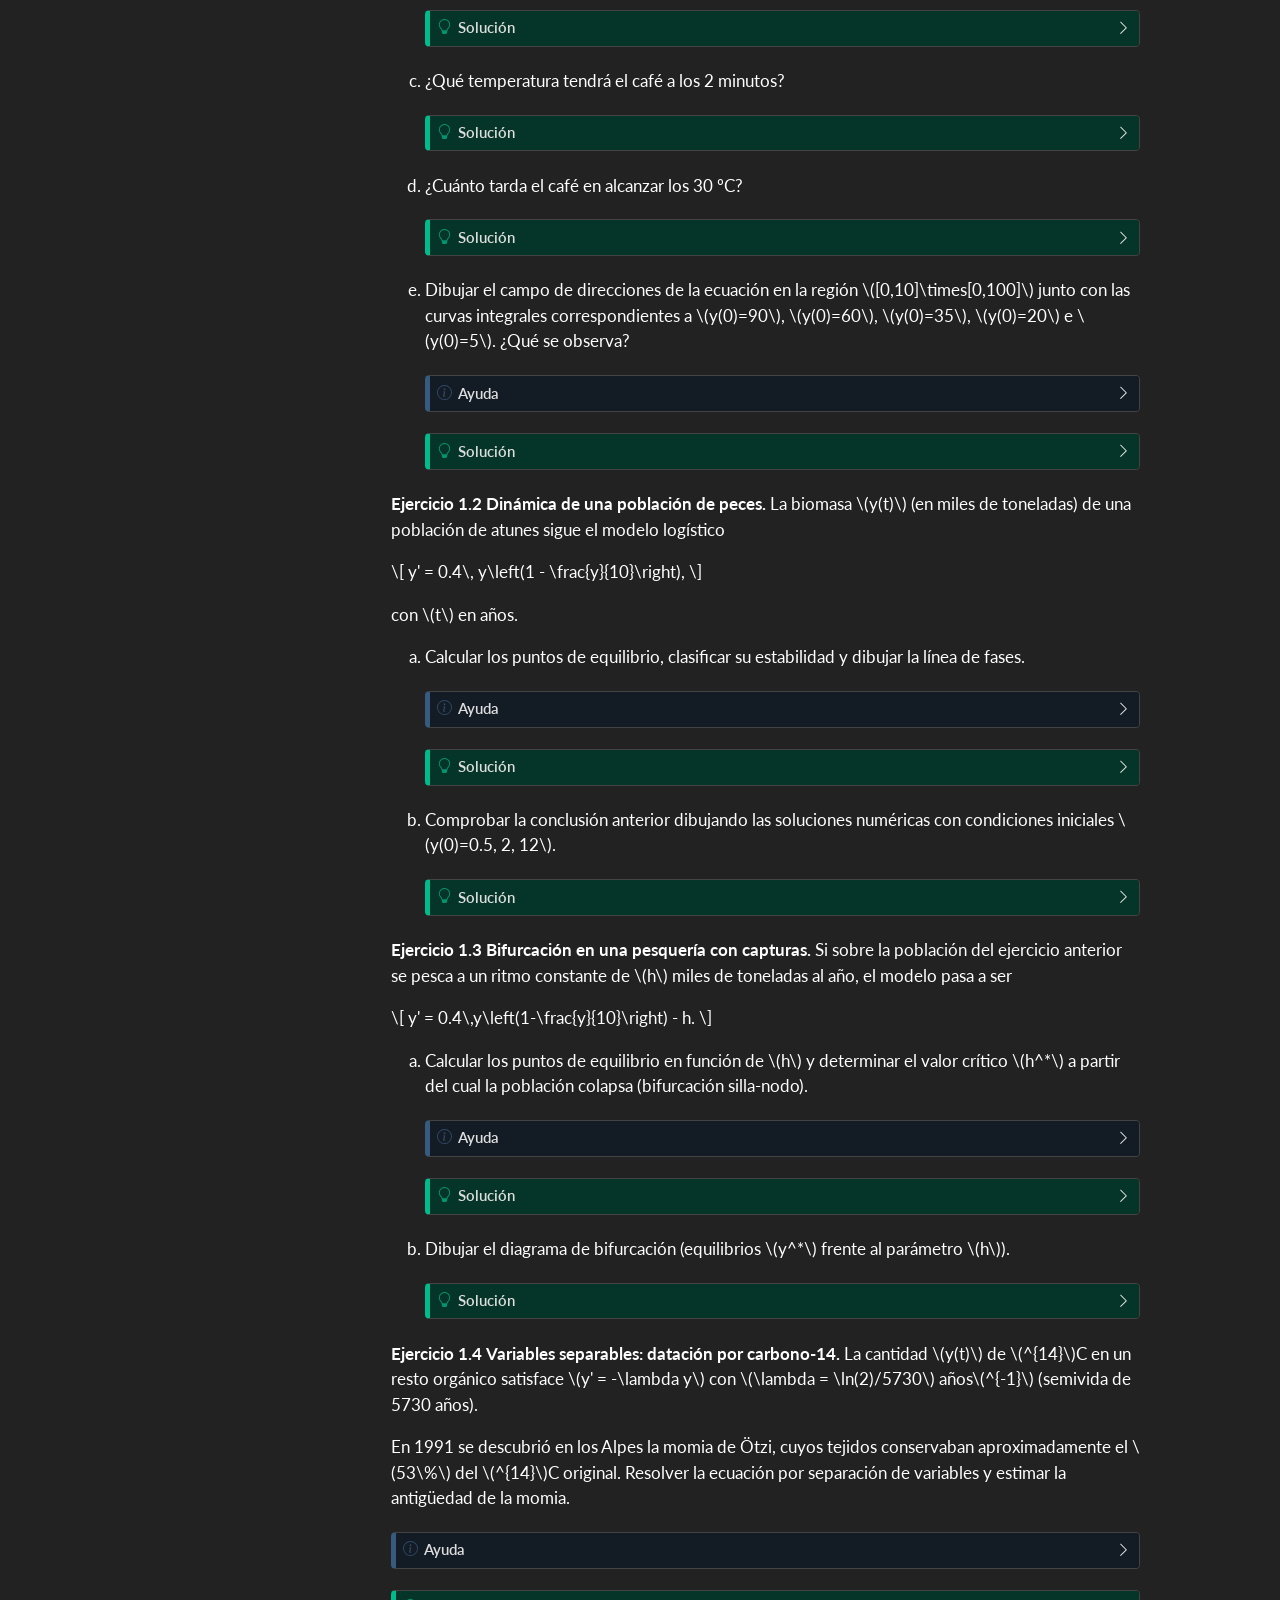
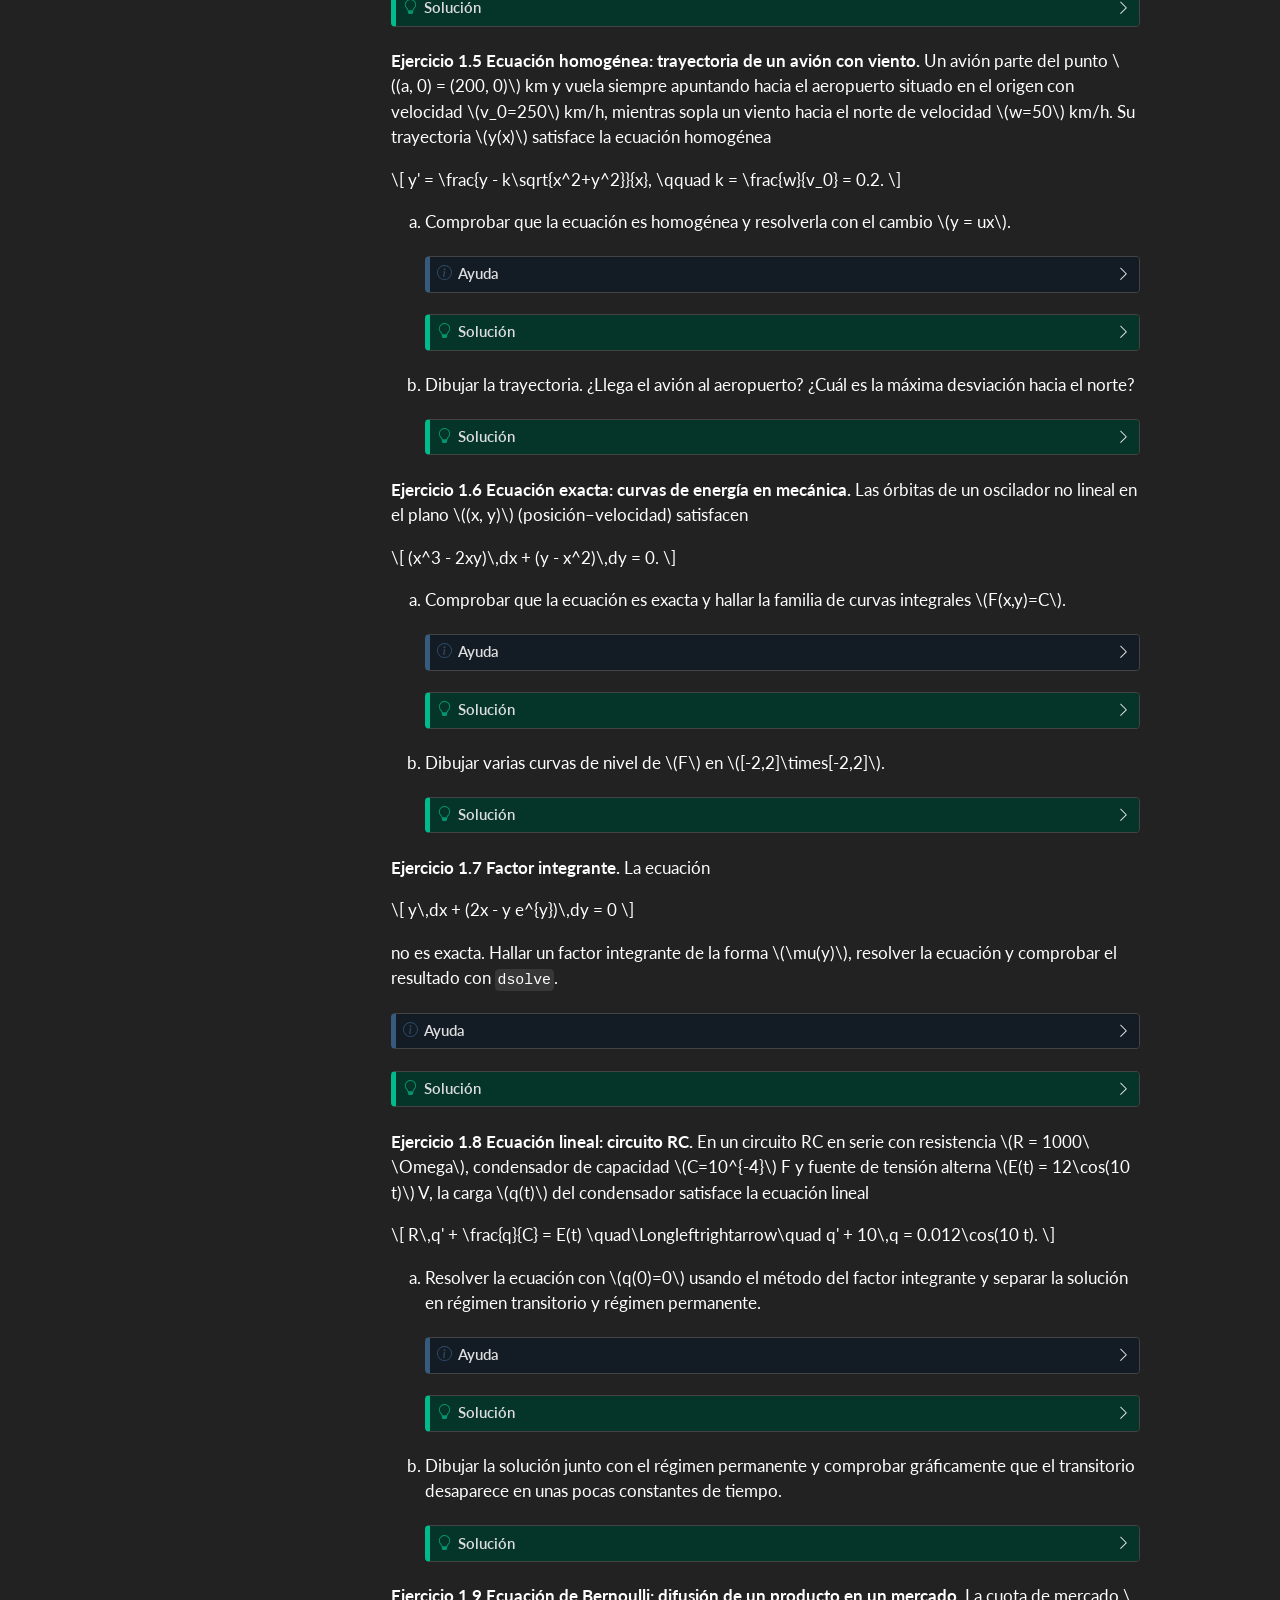
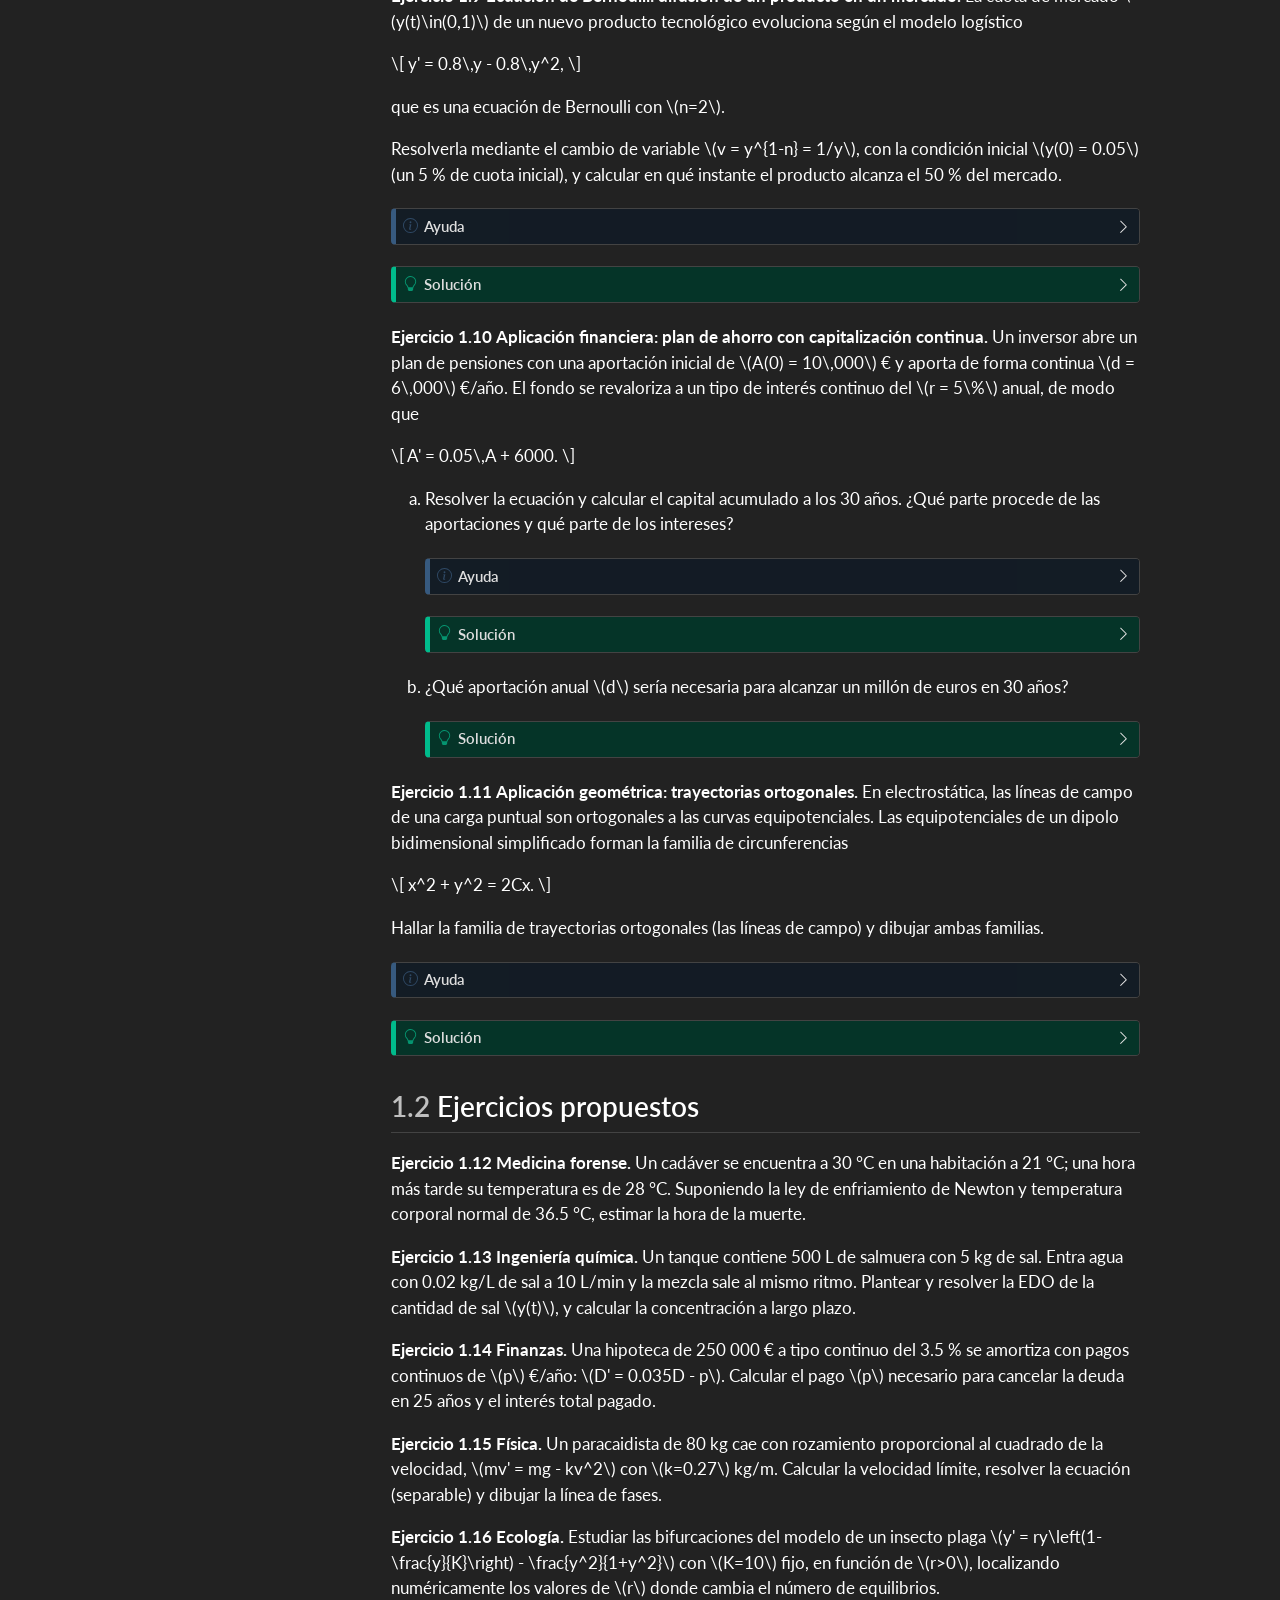
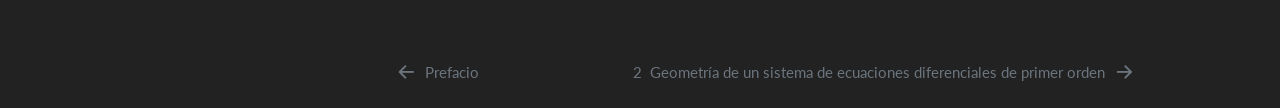
==== commit 0c8b359f: "Añadida práctica función de Green." ====
--- a/docs/01-edos-primer-orden.html
+++ b/docs/01-edos-primer-orden.html
@@ -419,6 +419,12 @@
   <div class="sidebar-item-container"> 
   <a href="./08-edp-segundo-orden.html" class="sidebar-item-text sidebar-link">
  <span class="menu-text"><span class="chapter-number">8</span>&nbsp; <span class="chapter-title">Ecuaciones en derivadas parciales de segundo orden. Método de separación de variables</span></span></a>
+  </div>
+</li>
+        <li class="sidebar-item">
+  <div class="sidebar-item-container"> 
+  <a href="./09-funcion-green.html" class="sidebar-item-text sidebar-link">
+ <span class="menu-text"><span class="chapter-number">9</span>&nbsp; <span class="chapter-title">Función de Green</span></span></a>
   </div>
 </li>
     </ul>
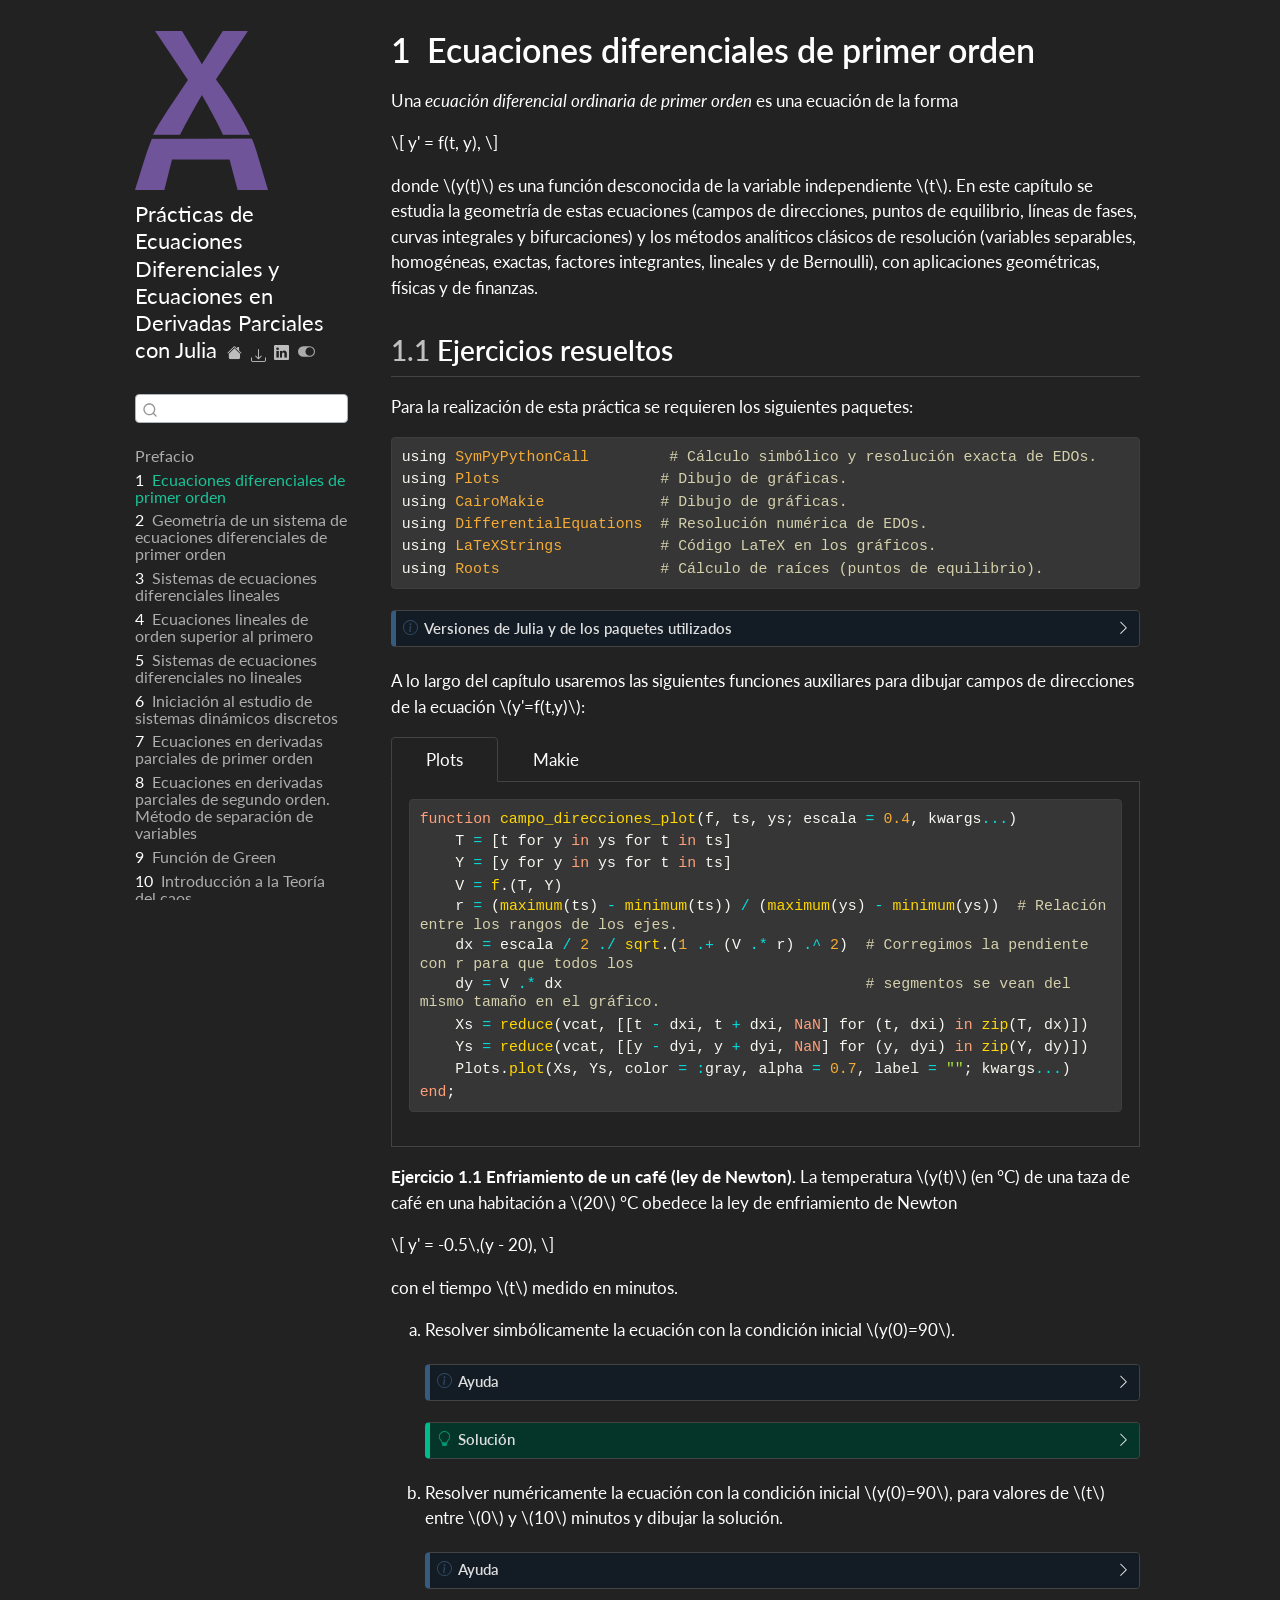
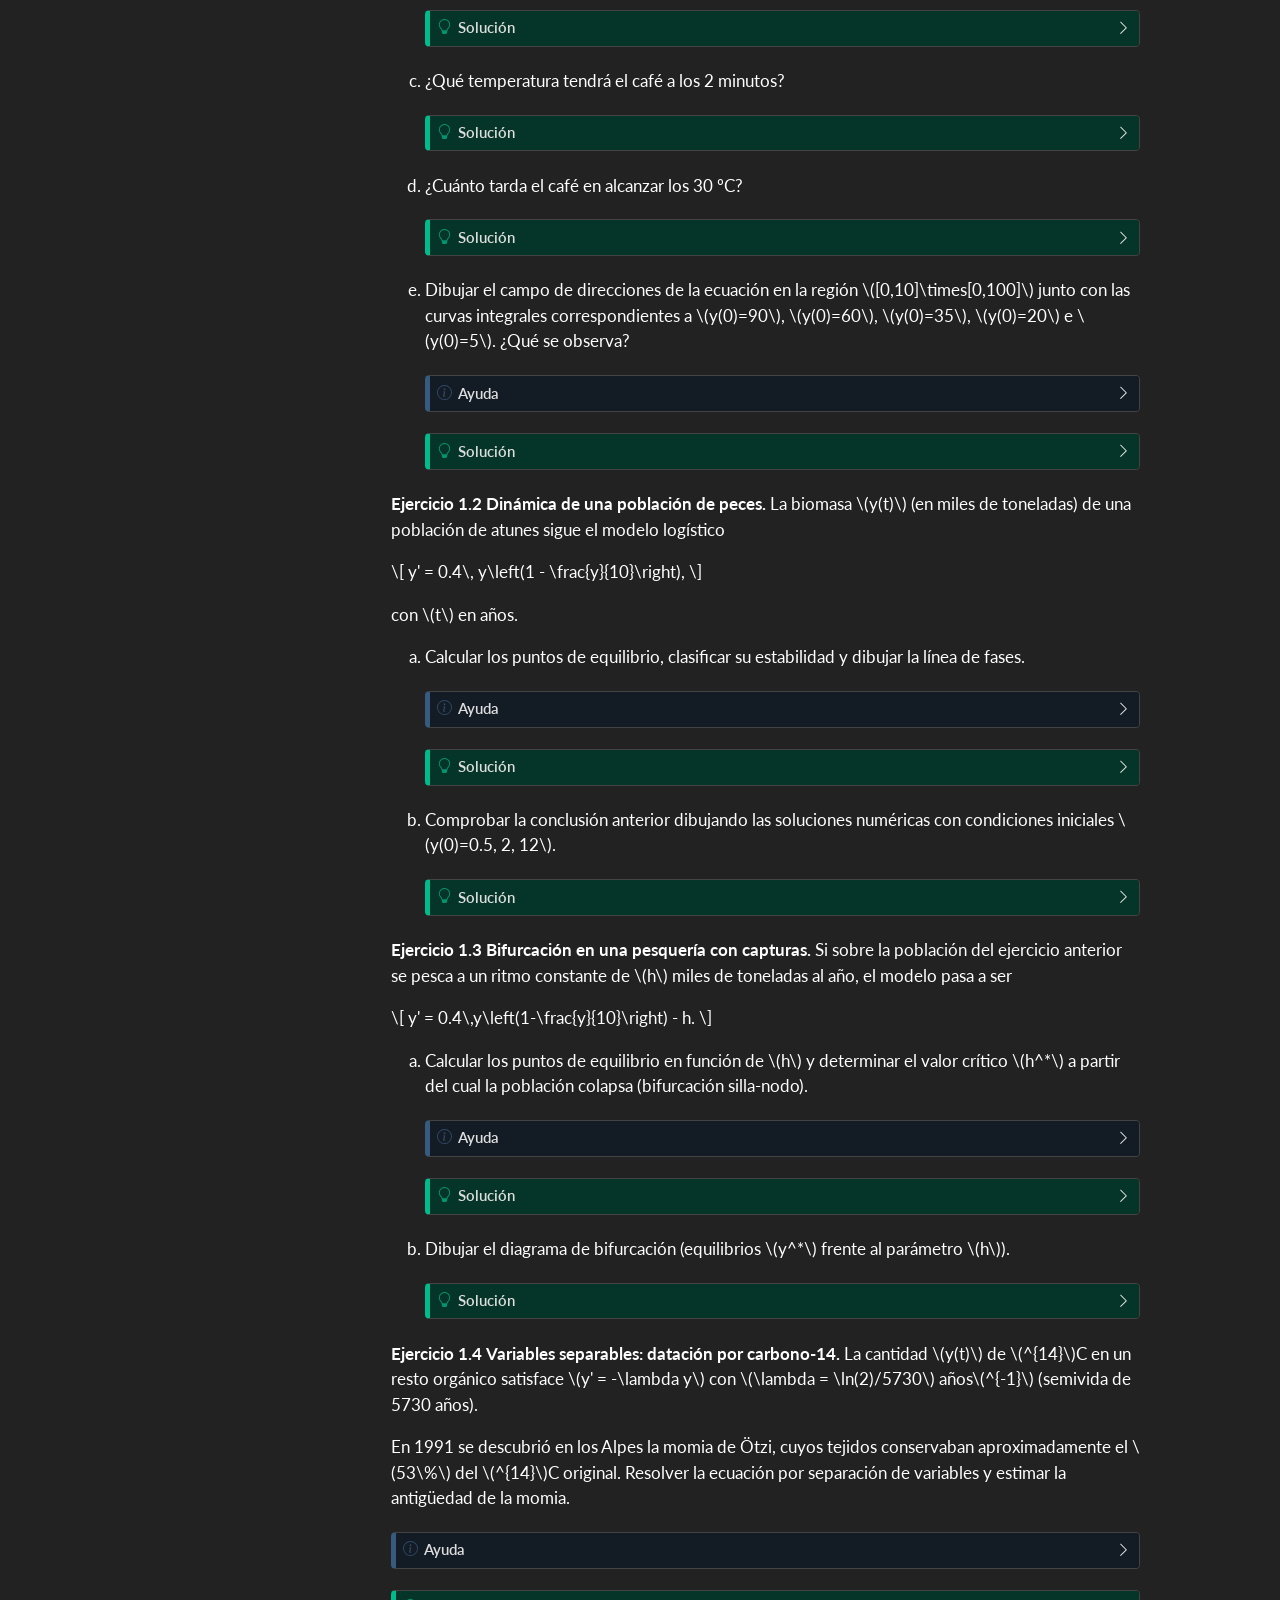
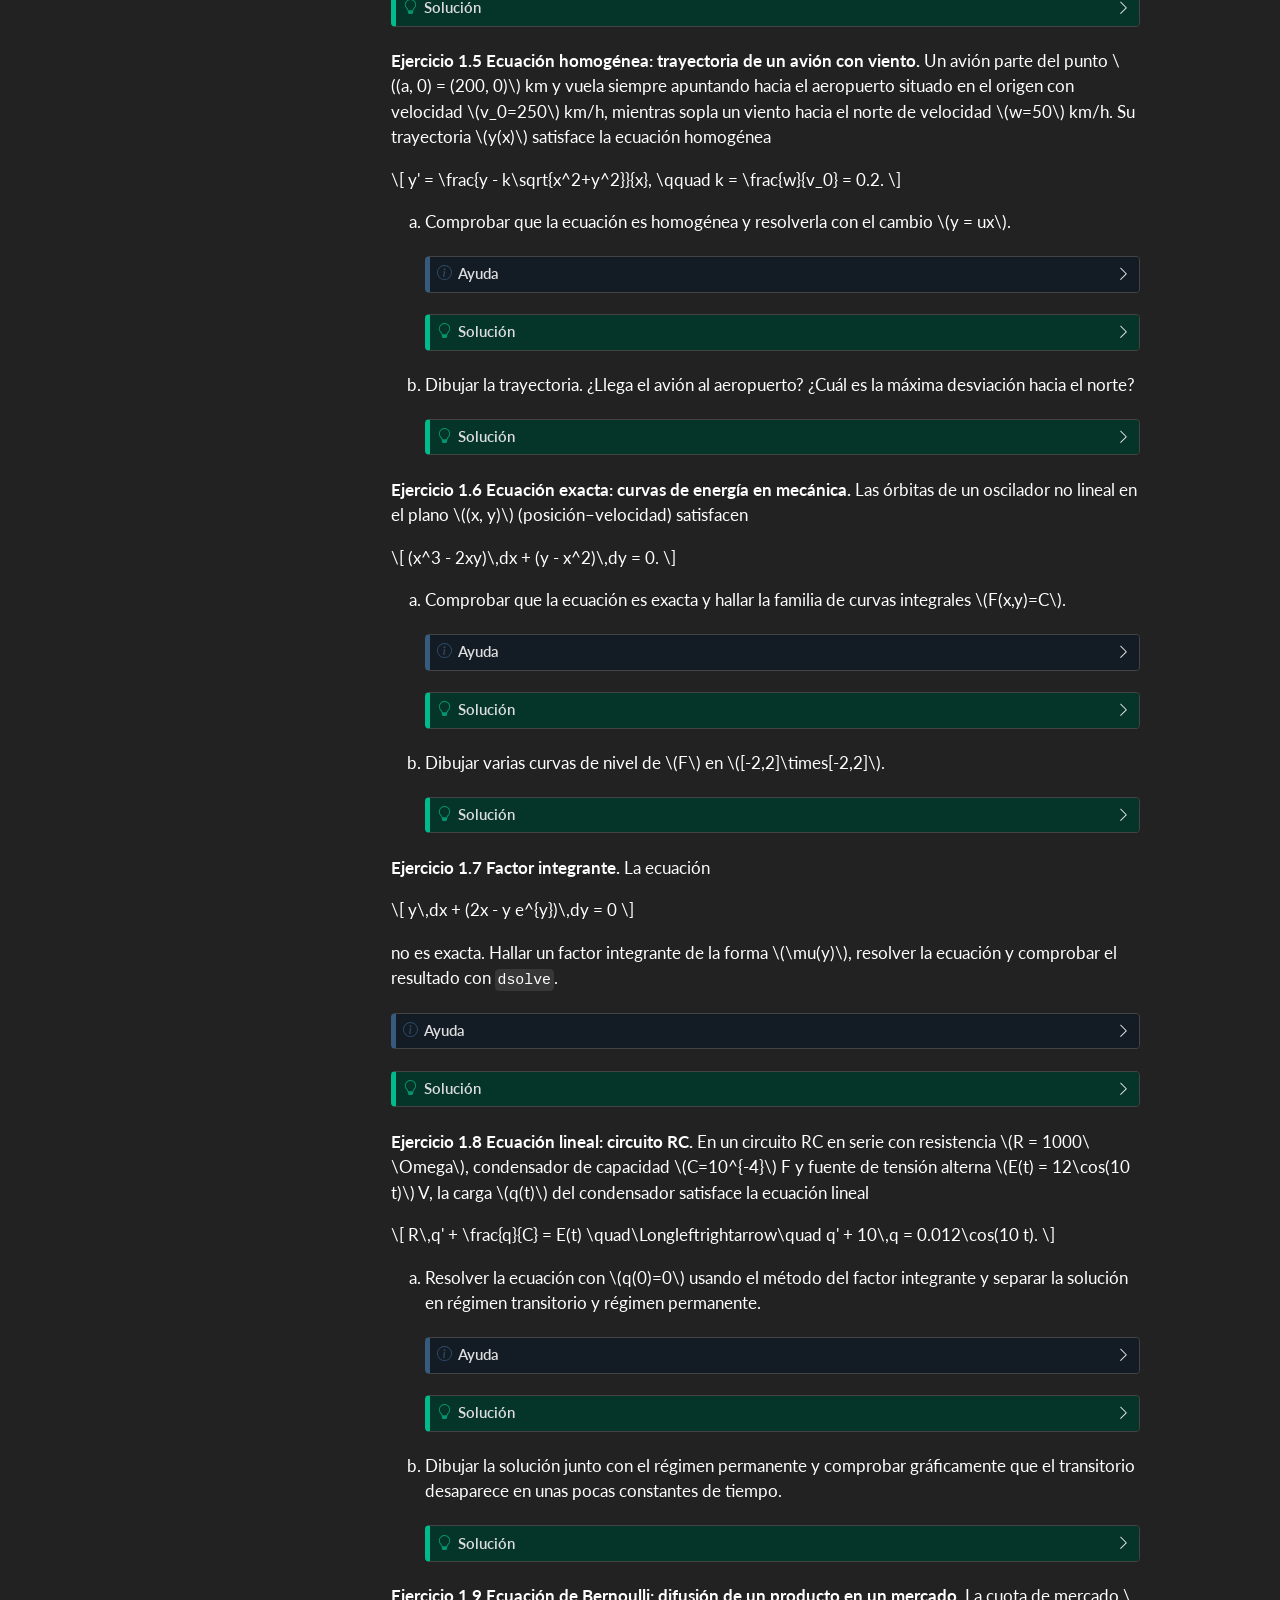
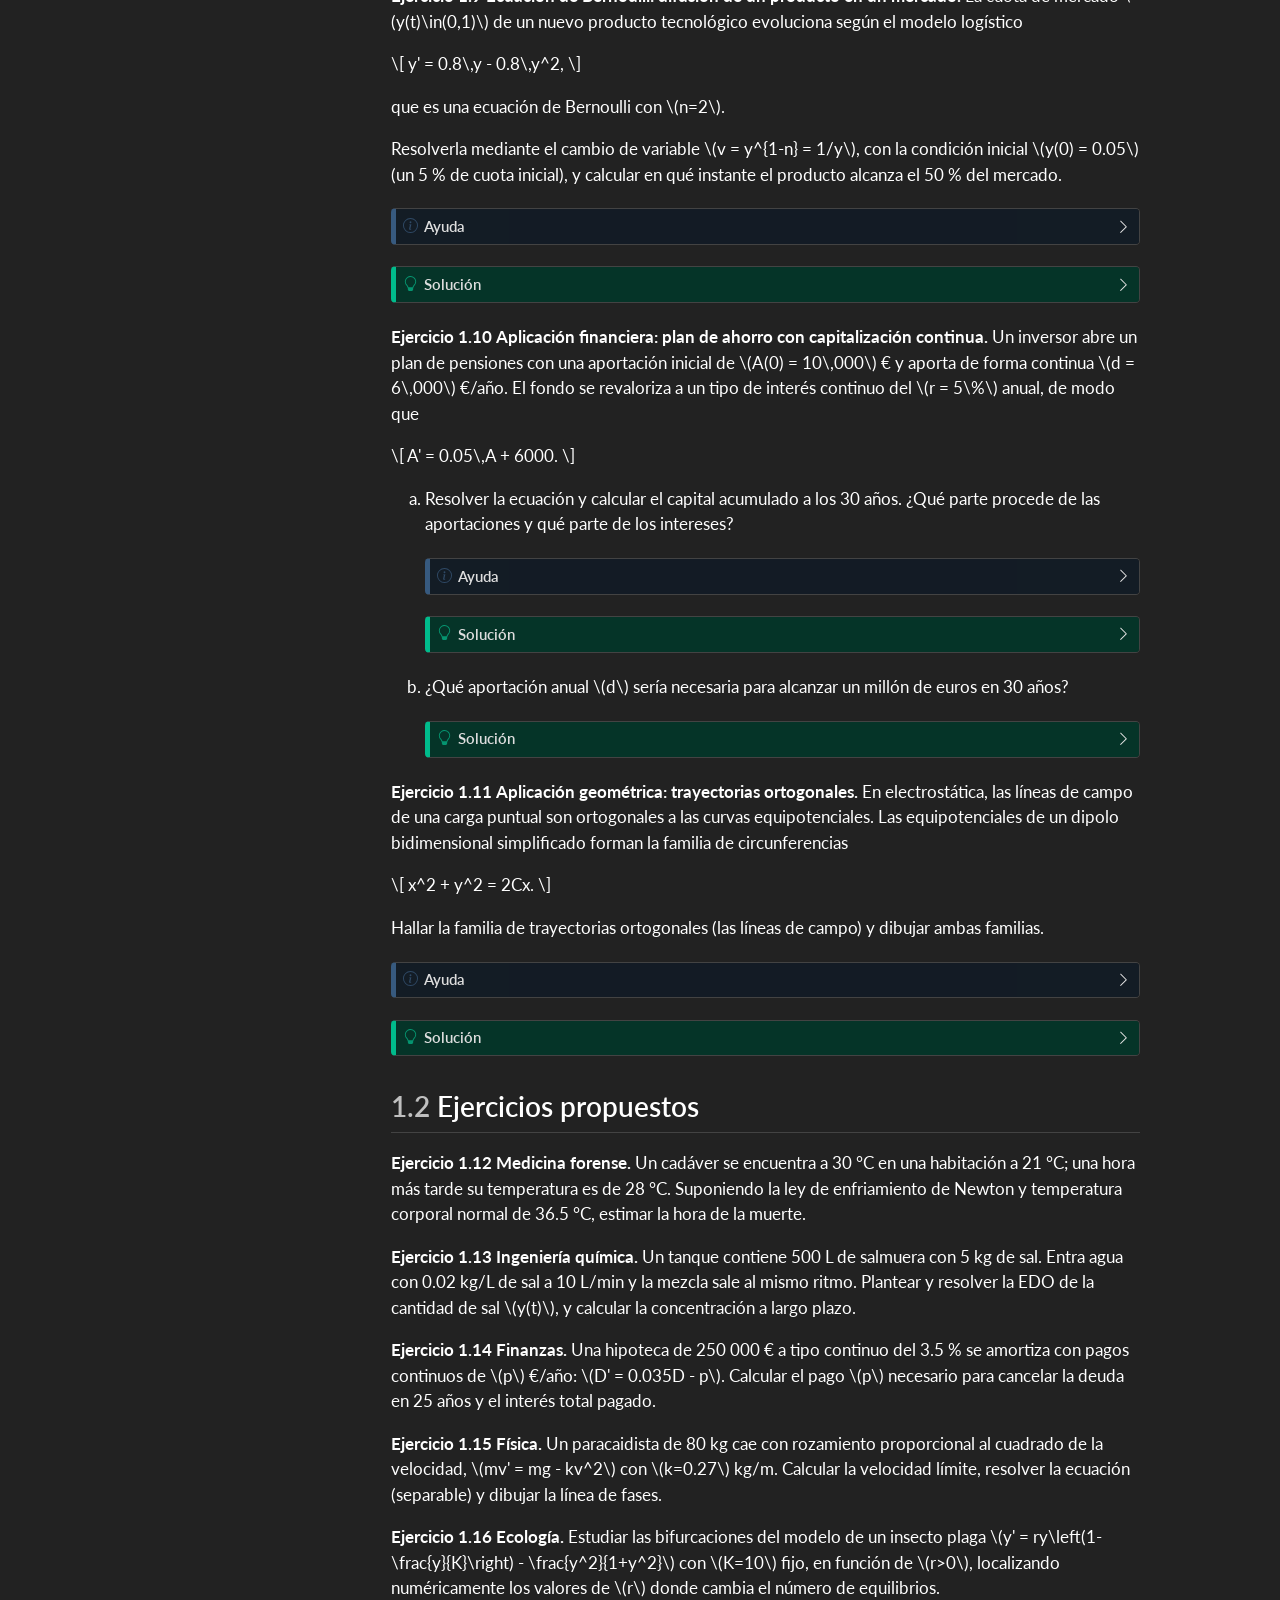
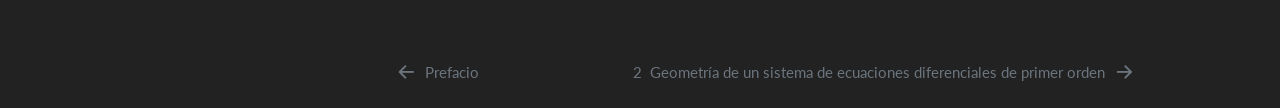
==== commit 96a9b67a: "Añadida práctica de Teoría del caos." ====
--- a/docs/01-edos-primer-orden.html
+++ b/docs/01-edos-primer-orden.html
@@ -425,6 +425,12 @@
   <div class="sidebar-item-container"> 
   <a href="./09-funcion-green.html" class="sidebar-item-text sidebar-link">
  <span class="menu-text"><span class="chapter-number">9</span>&nbsp; <span class="chapter-title">Función de Green</span></span></a>
+  </div>
+</li>
+        <li class="sidebar-item">
+  <div class="sidebar-item-container"> 
+  <a href="./10-caos.html" class="sidebar-item-text sidebar-link">
+ <span class="menu-text"><span class="chapter-number">10</span>&nbsp; <span class="chapter-title">Introducción a la Teoría del caos</span></span></a>
   </div>
 </li>
     </ul>
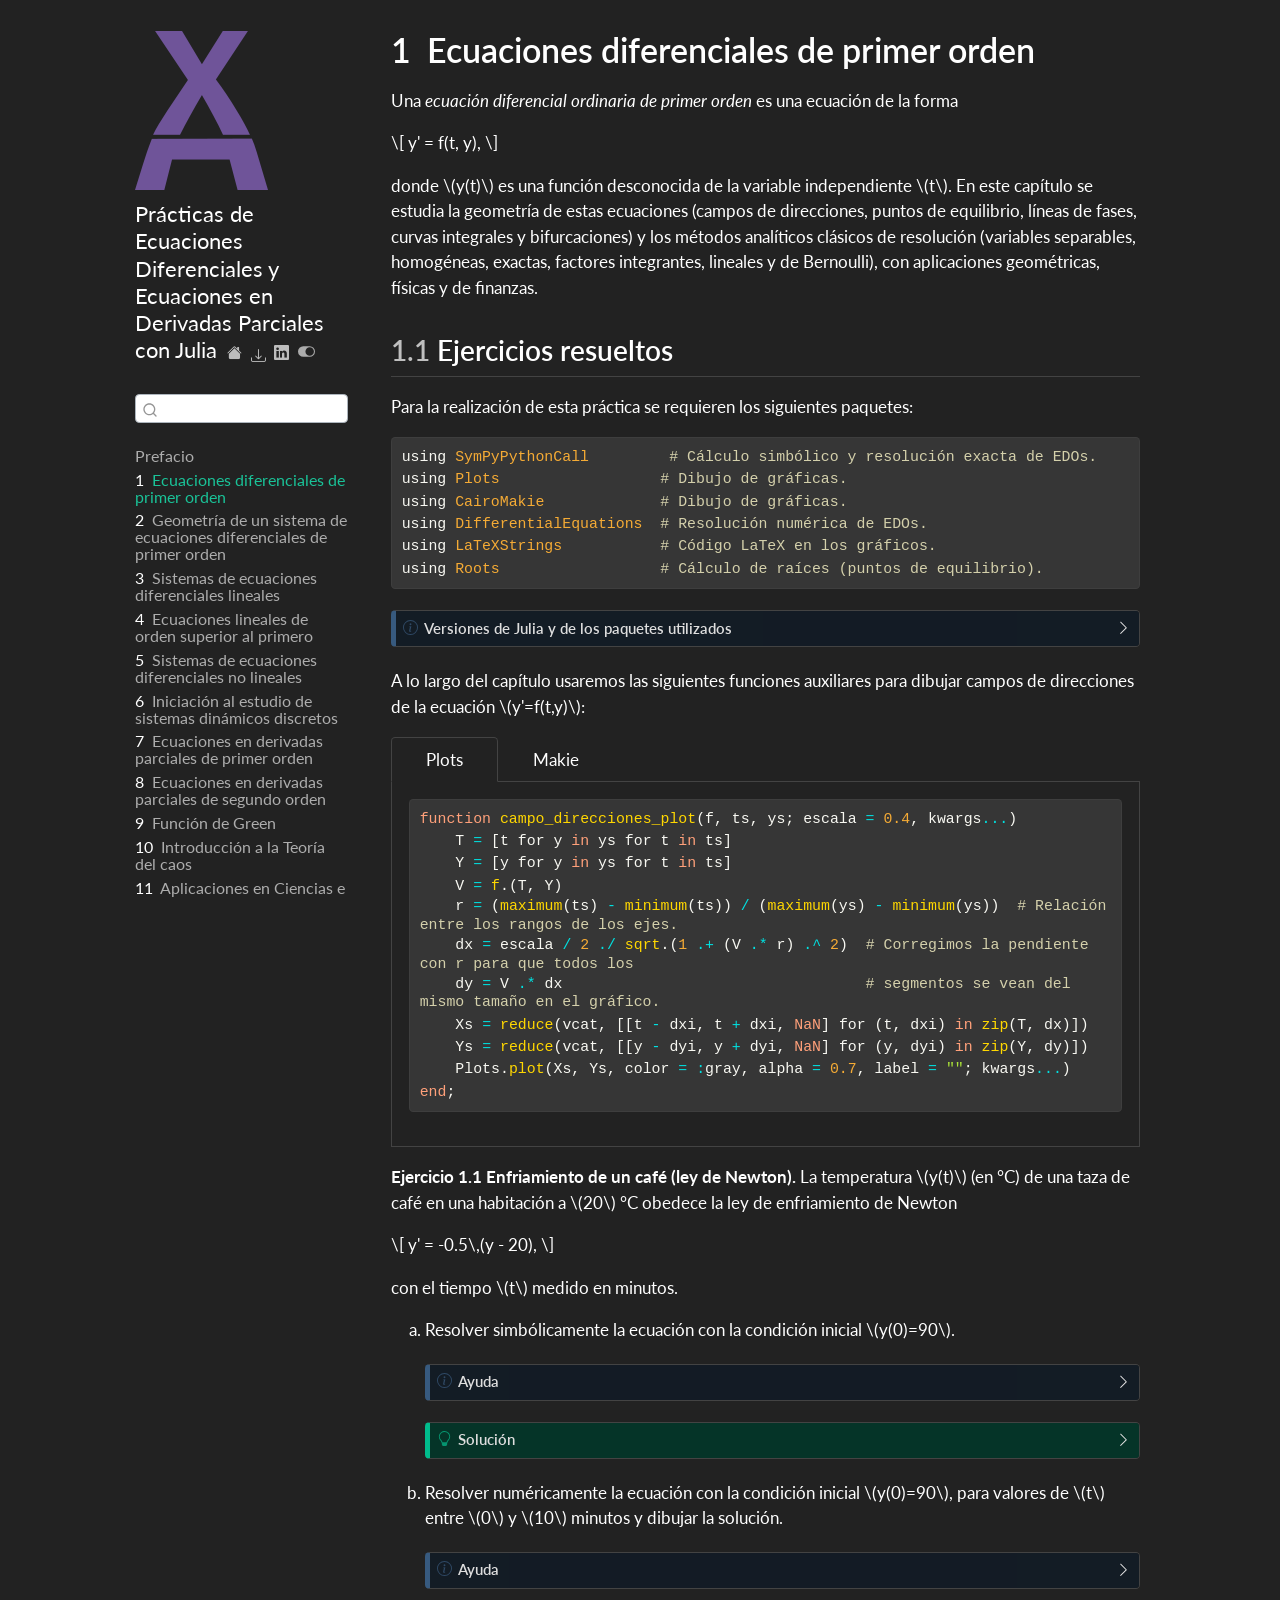
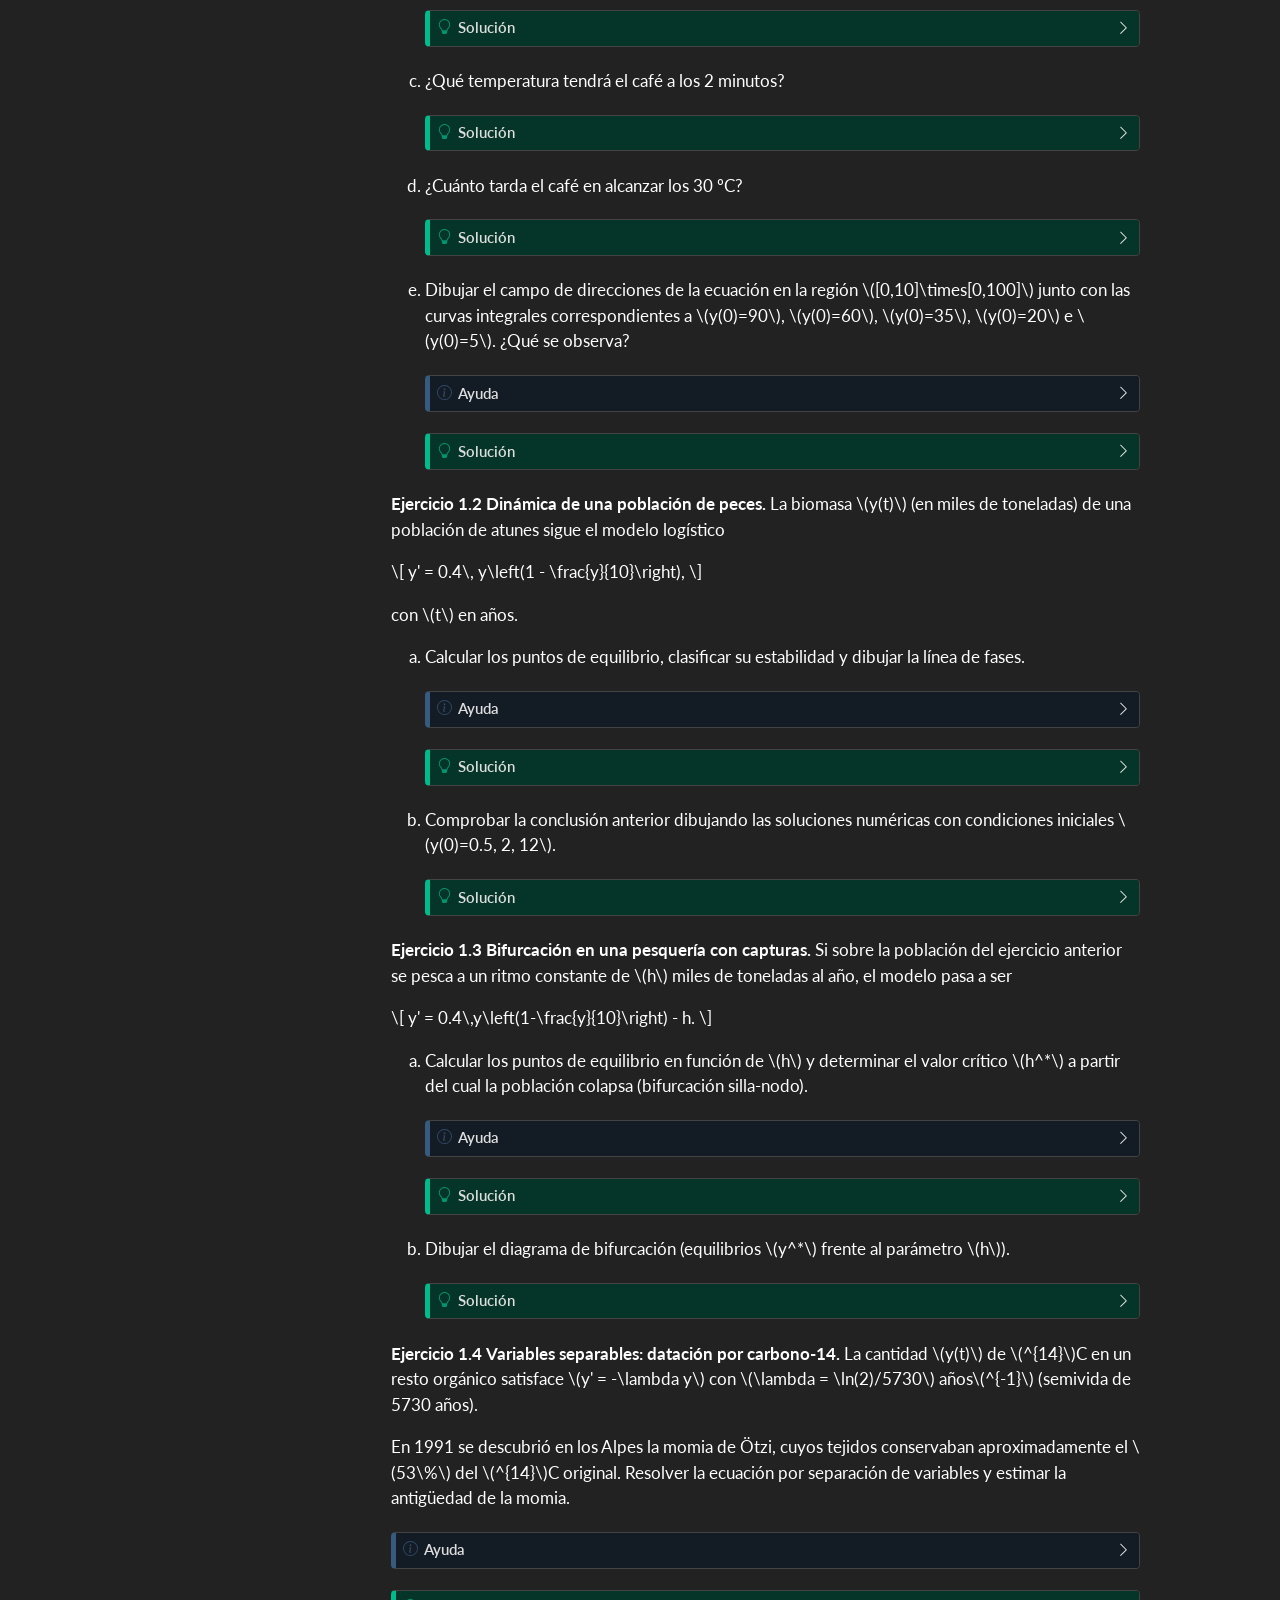
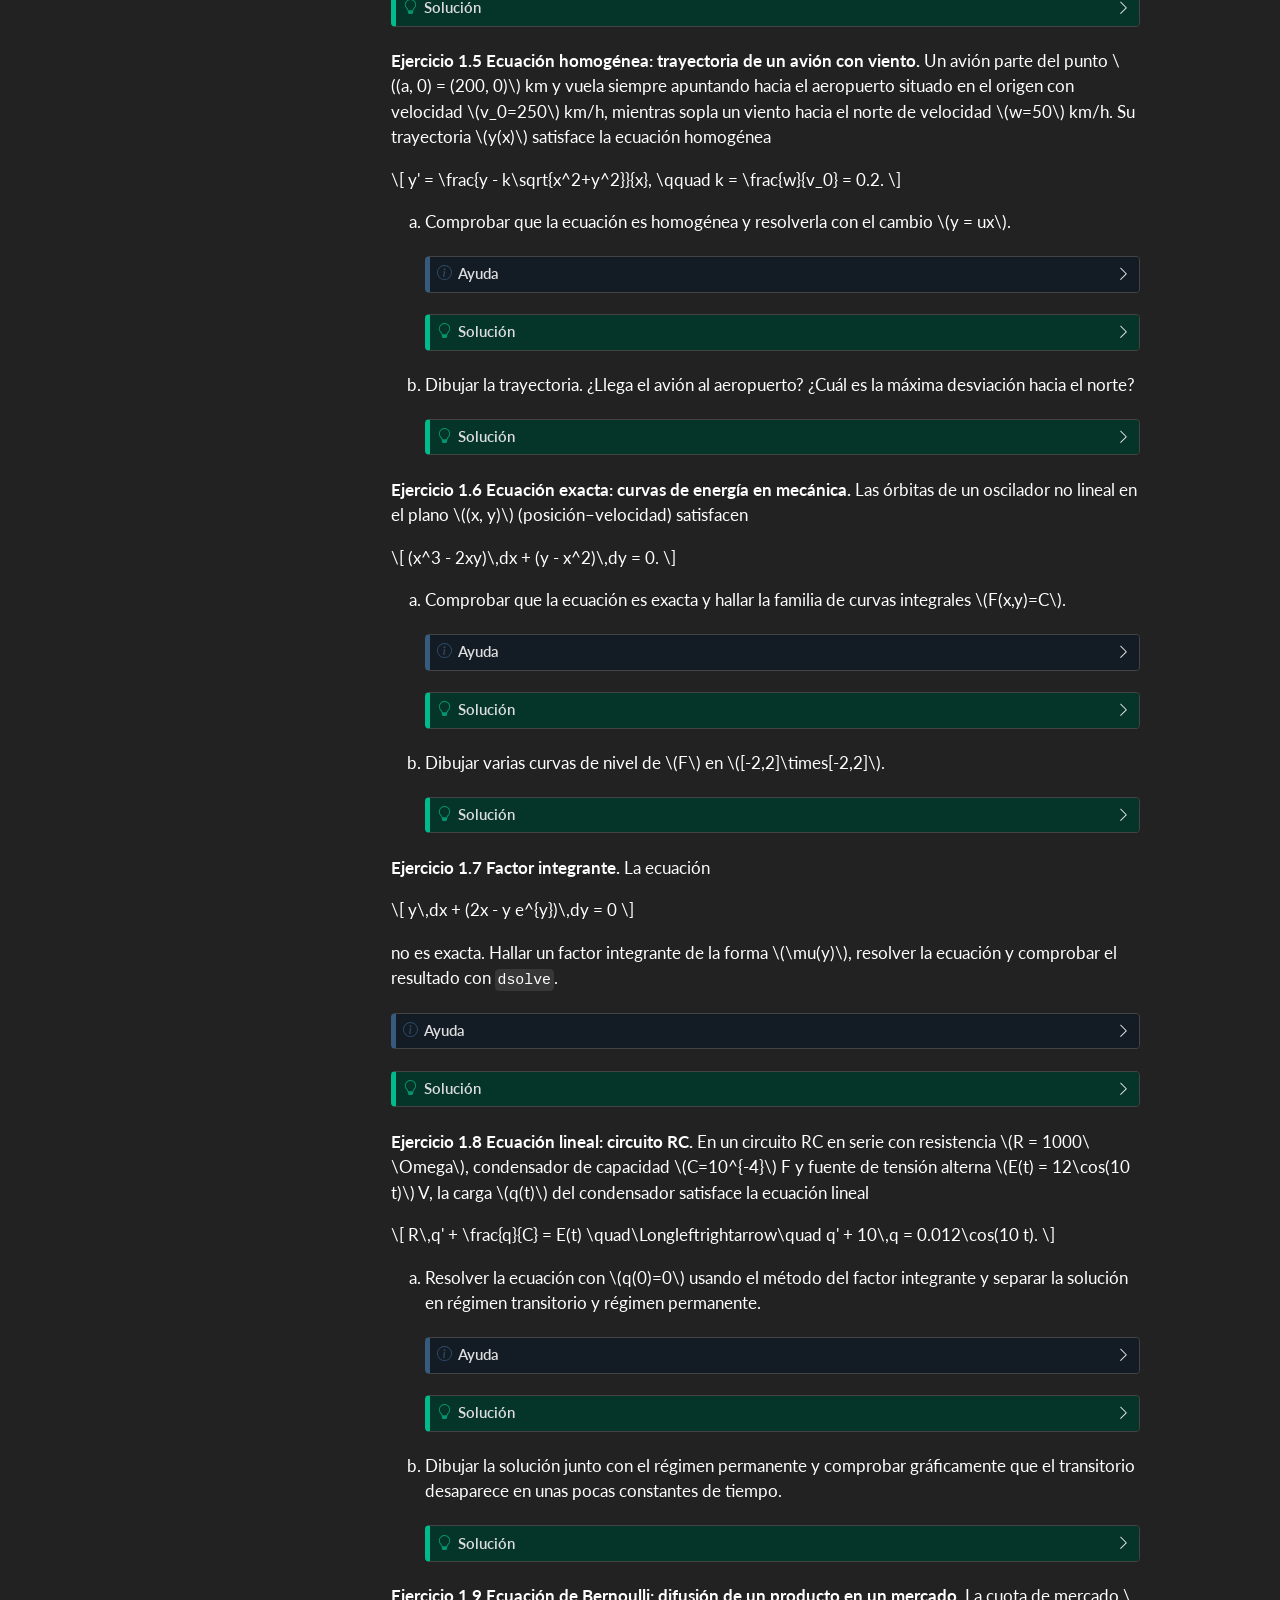
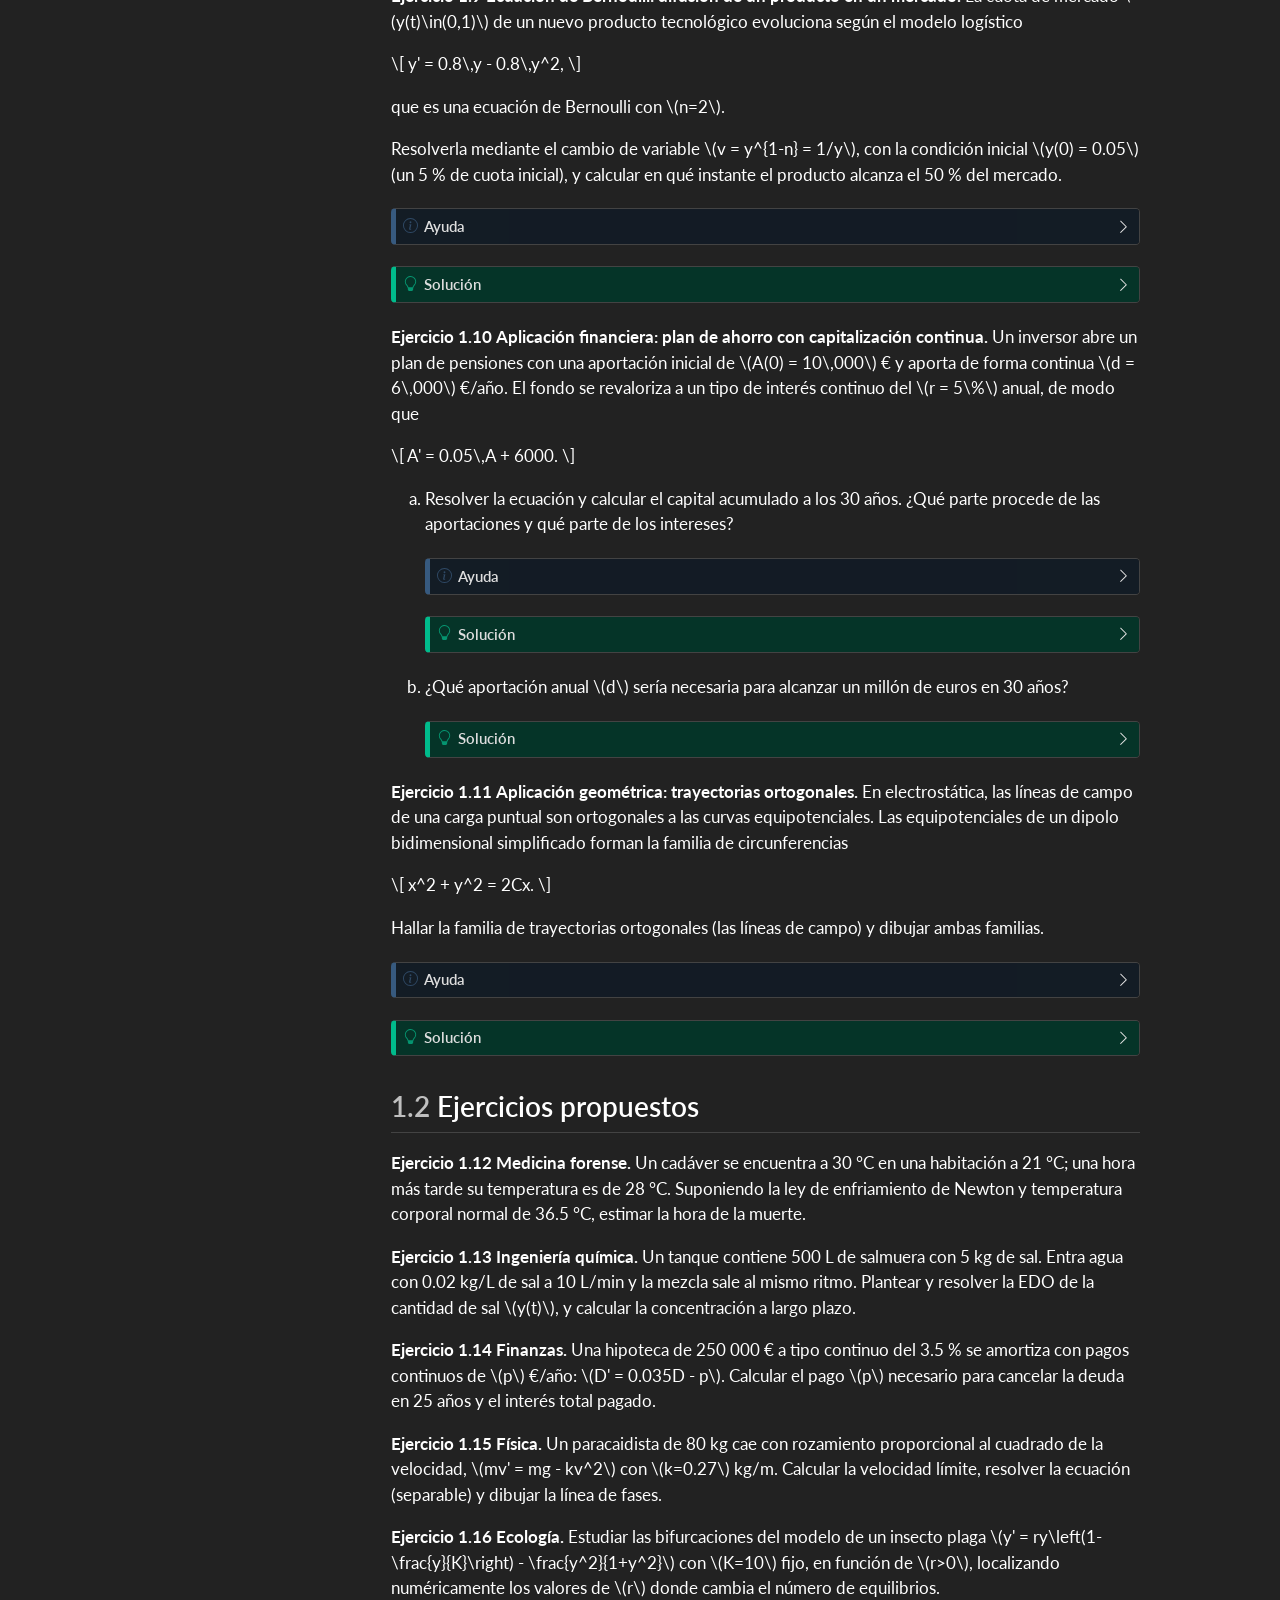
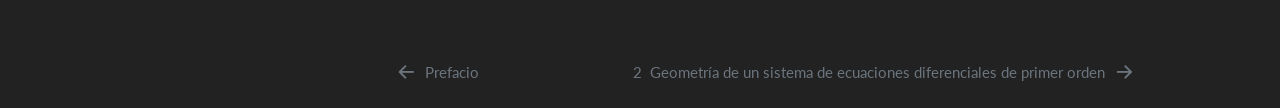
==== commit cdabc50d: "Añadida práctica de aplicaciones." ====
--- a/docs/01-edos-primer-orden.html
+++ b/docs/01-edos-primer-orden.html
@@ -418,7 +418,7 @@
         <li class="sidebar-item">
   <div class="sidebar-item-container"> 
   <a href="./08-edp-segundo-orden.html" class="sidebar-item-text sidebar-link">
- <span class="menu-text"><span class="chapter-number">8</span>&nbsp; <span class="chapter-title">Ecuaciones en derivadas parciales de segundo orden. Método de separación de variables</span></span></a>
+ <span class="menu-text"><span class="chapter-number">8</span>&nbsp; <span class="chapter-title">Ecuaciones en derivadas parciales de segundo orden</span></span></a>
   </div>
 </li>
         <li class="sidebar-item">
@@ -431,6 +431,12 @@
   <div class="sidebar-item-container"> 
   <a href="./10-caos.html" class="sidebar-item-text sidebar-link">
  <span class="menu-text"><span class="chapter-number">10</span>&nbsp; <span class="chapter-title">Introducción a la Teoría del caos</span></span></a>
+  </div>
+</li>
+        <li class="sidebar-item">
+  <div class="sidebar-item-container"> 
+  <a href="./11-aplicaciones.html" class="sidebar-item-text sidebar-link">
+ <span class="menu-text"><span class="chapter-number">11</span>&nbsp; <span class="chapter-title">Aplicaciones en Ciencias e Ingeniería</span></span></a>
   </div>
 </li>
     </ul>
